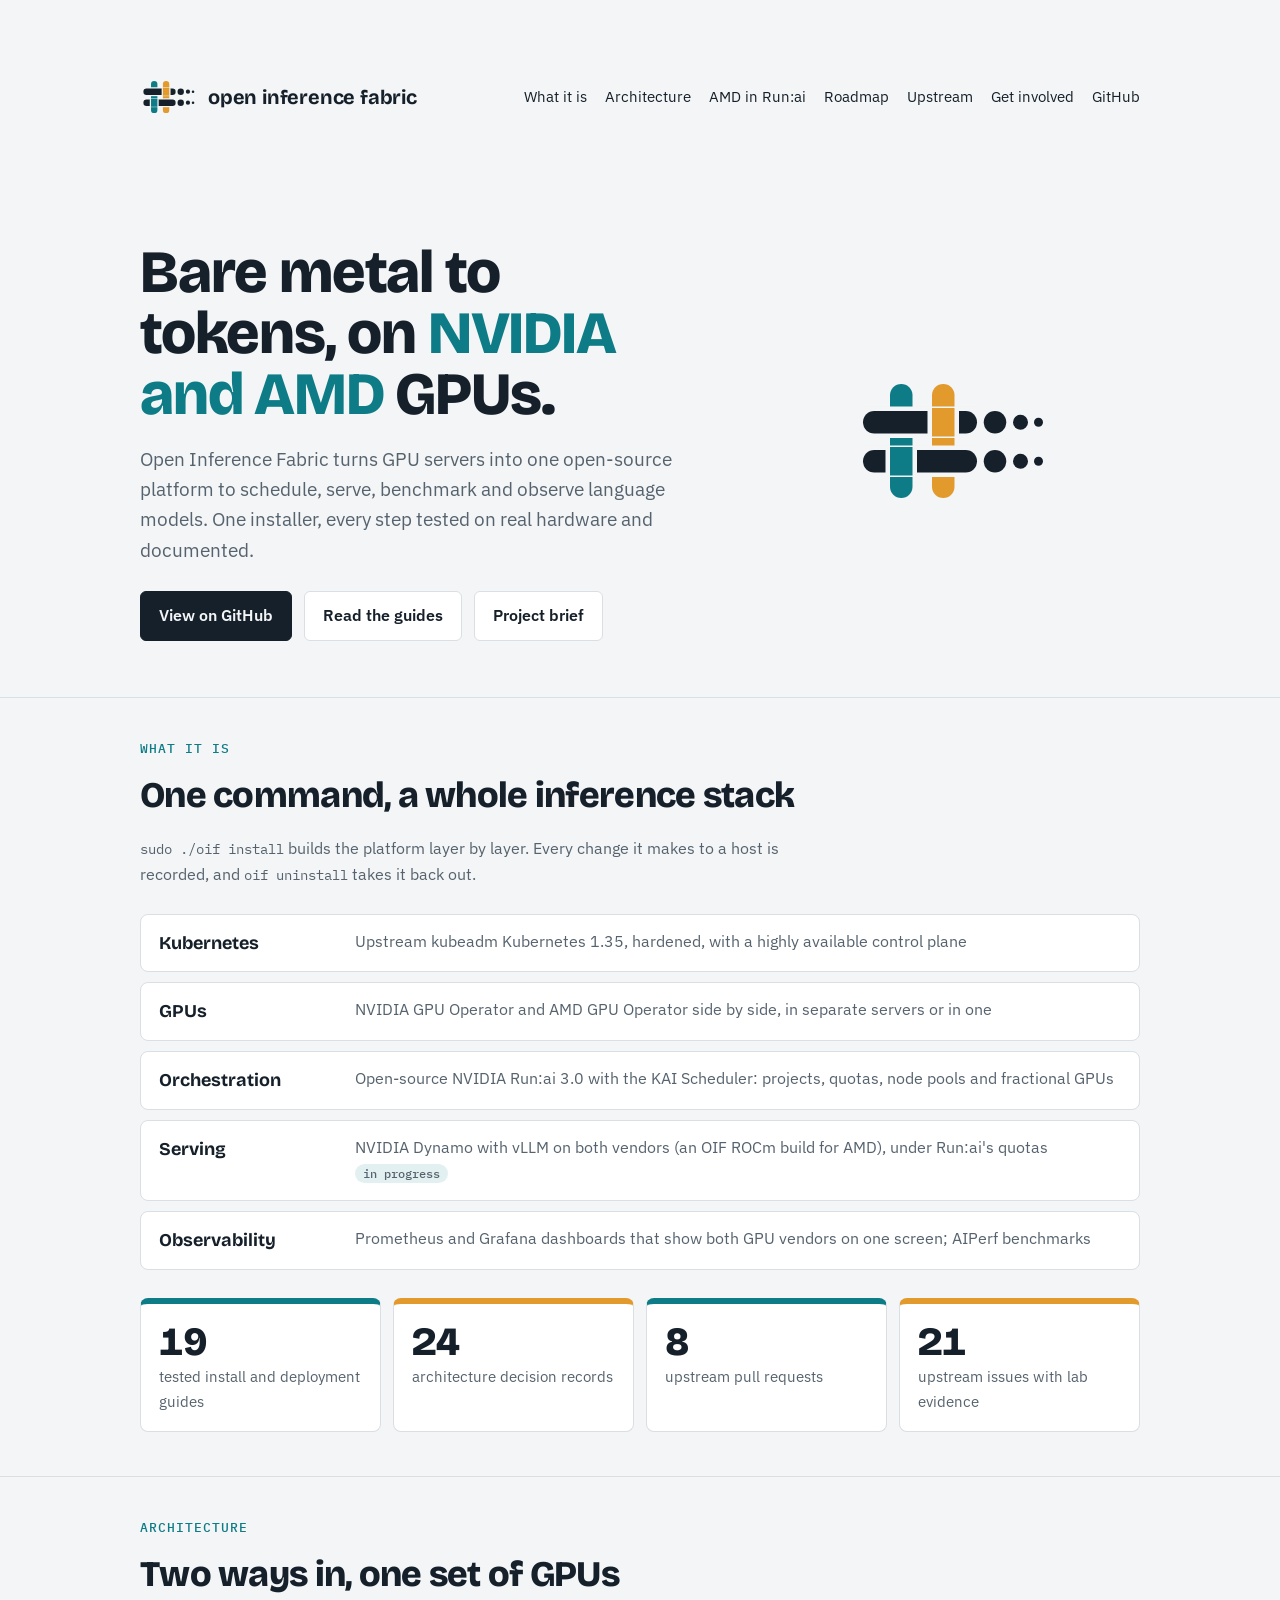
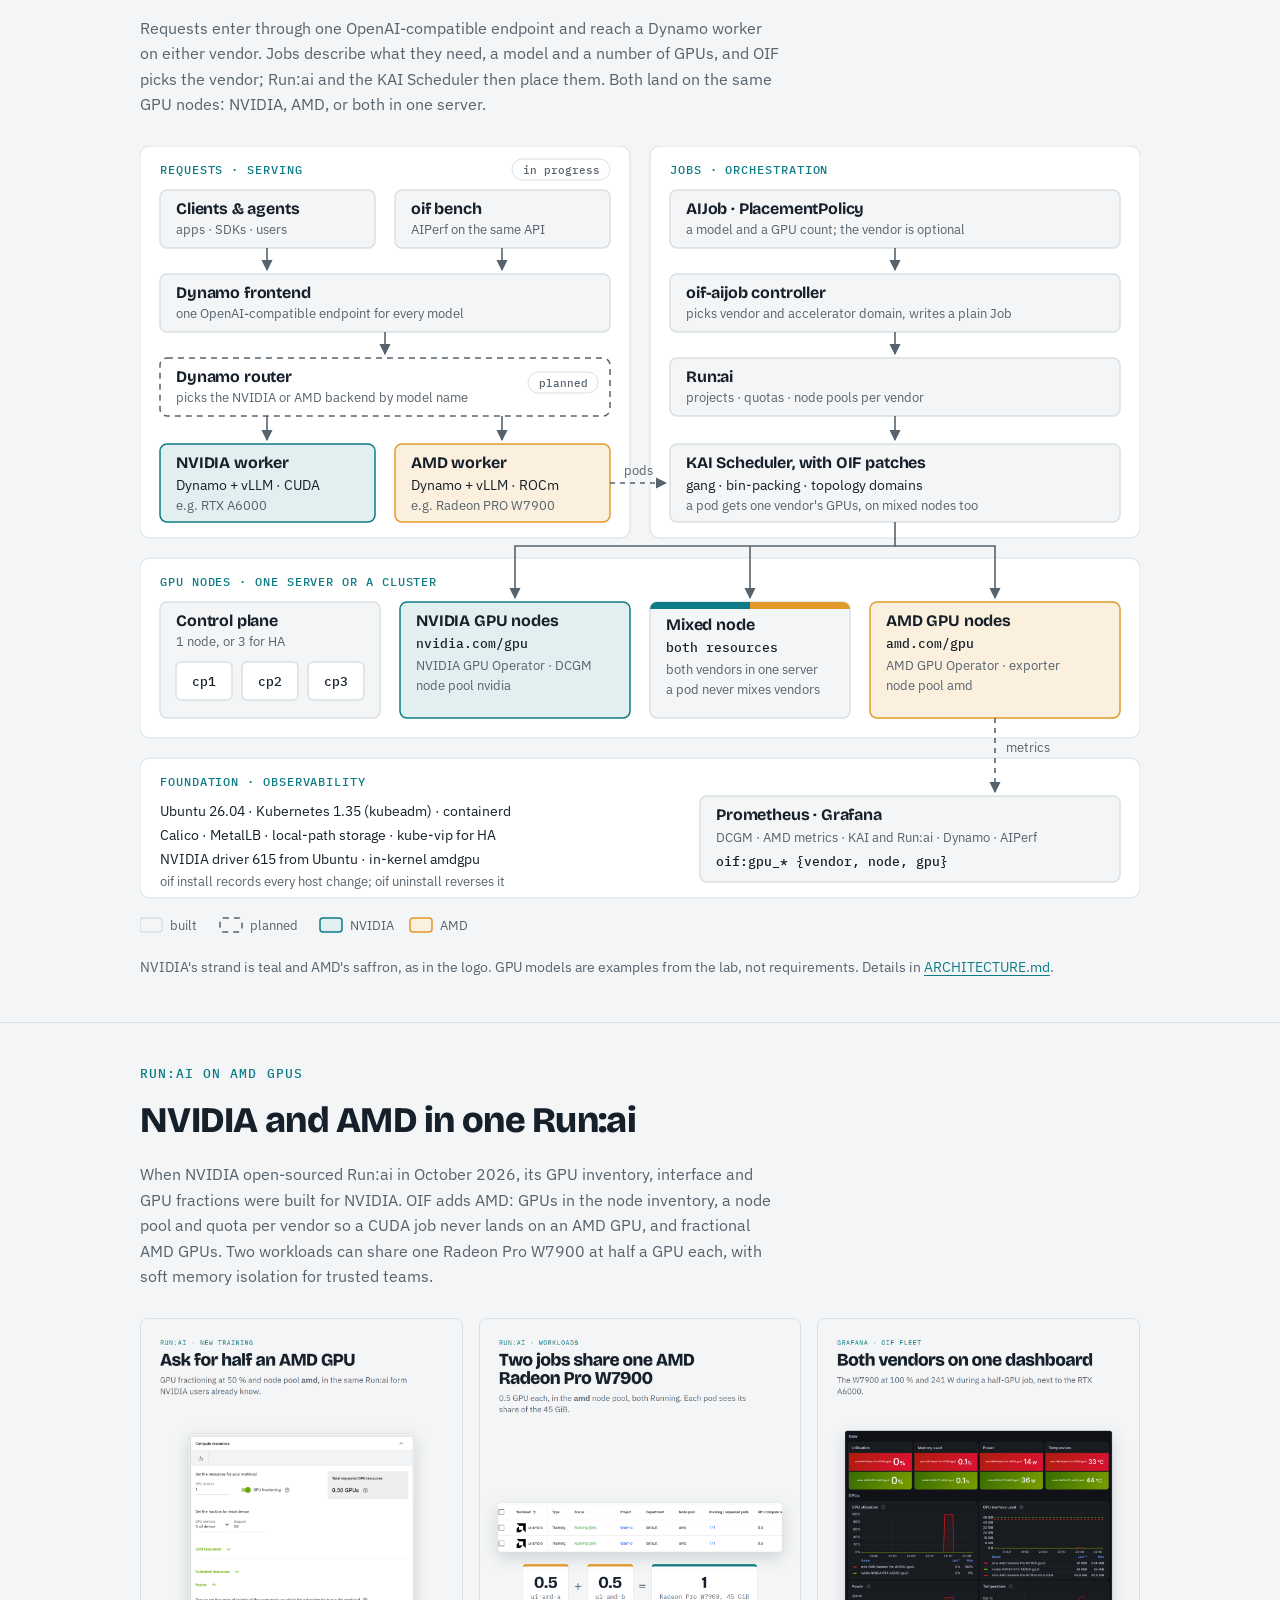
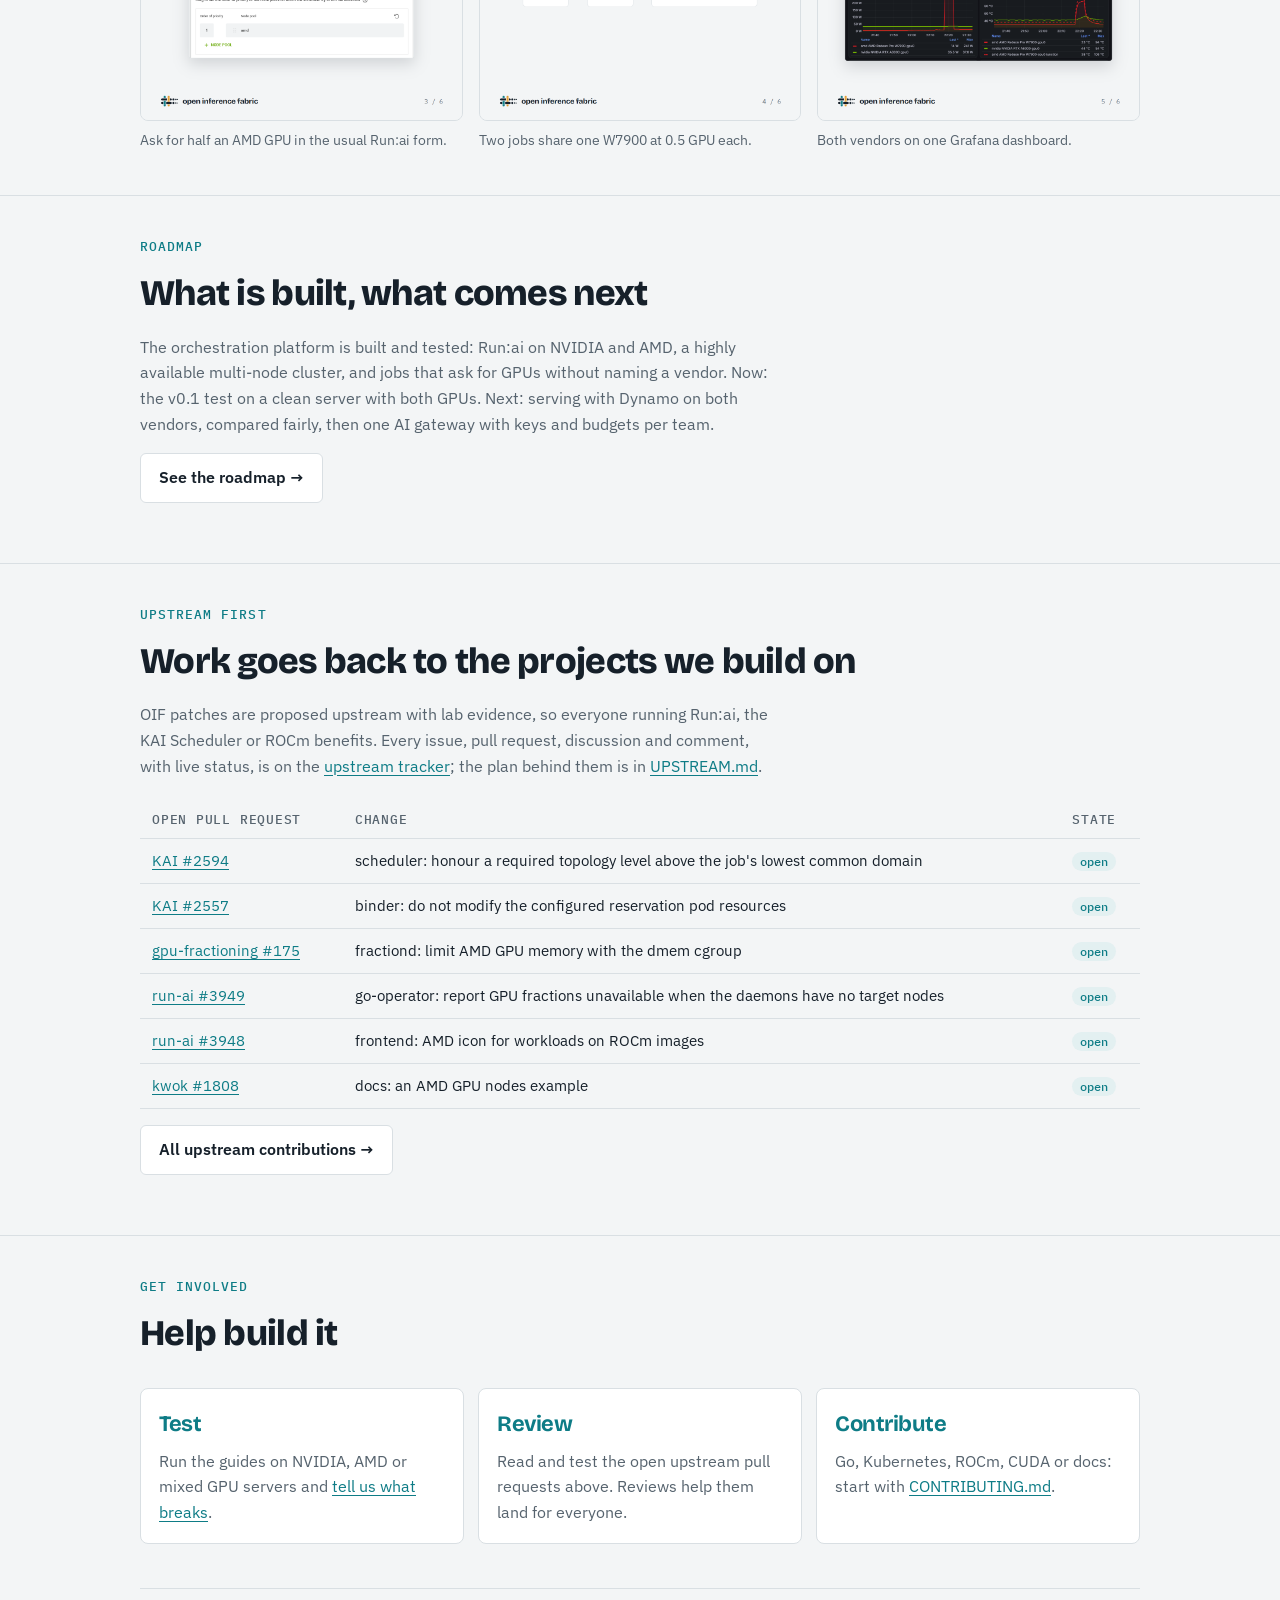
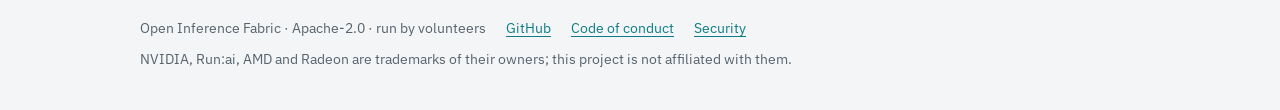
==== index.html @ f011238a "Home: architecture diagram; current upstream PRs and counts - New Architecture section: the request " ====
<!doctype html>
<html lang="en">
<head>
<meta charset="utf-8">
<meta name="viewport" content="width=device-width, initial-scale=1, viewport-fit=cover">
<title>Open Inference Fabric</title>
<meta name="description" content="Open source, bare metal to tokens: one platform to schedule, serve, benchmark and observe LLMs on NVIDIA and AMD GPUs.">
<meta property="og:title" content="Open Inference Fabric">
<meta property="og:description" content="Open source, bare metal to tokens: Run:ai, KAI Scheduler and Dynamo on NVIDIA and AMD GPUs.">
<meta property="og:image" content="https://openinferencefabric.github.io/img/oif-social-light-1280x640.png">
<meta property="og:url" content="https://openinferencefabric.github.io/">
<meta name="twitter:card" content="summary_large_image">
<link rel="icon" href="img/oif-icon-light-32.png" sizes="32x32">
<link rel="apple-touch-icon" href="img/oif-icon-light-180.png">
<link rel="preconnect" href="https://fonts.googleapis.com">
<link rel="stylesheet" href="https://fonts.googleapis.com/css2?family=Bricolage+Grotesque:opsz,wght@12..96,600;12..96,800&family=IBM+Plex+Sans:wght@400;500;600&family=IBM+Plex+Mono:wght@400;500&display=swap">
<style>
/* Layout: one column of sections on a quiet paper ground; the brand weave carries the colour. */
:root {
  --bg: #F3F5F6; --surface: #FFFFFF; --fg: #16202A; --muted: #56636E; --line: #D9DFE3;
  --teal: #0E7C86; --saffron: #E39A2D; --ink: #16202A; --tint: #E3F0F1;
  --g: var(--bg); --i: var(--ink); --t: var(--teal); --s: var(--saffron);
  --display: "Bricolage Grotesque", "Segoe UI", system-ui, sans-serif;
  --body: "IBM Plex Sans", "Segoe UI", system-ui, sans-serif;
  --mono: "IBM Plex Mono", ui-monospace, Consolas, monospace;
  color-scheme: light;
}
@media (prefers-color-scheme: dark) {
  :root { --bg: #0E141A; --surface: #151D25; --fg: #E6EBEE; --muted: #9AA6B0; --line: #26313B;
    --teal: #2BA7B1; --saffron: #F0AE48; --ink: #E6EBEE; --tint: #13262A; color-scheme: dark; }
}
* { box-sizing: border-box; }
html, body { margin: 0; }
body { background: var(--bg); color: var(--fg); font: 16px/1.6 var(--body); }
a { color: var(--teal); text-underline-offset: 3px; }
a:focus-visible { outline: 2px solid var(--saffron); outline-offset: 2px; }
.wrap { max-width: 1040px; margin: 0 auto; padding-left: max(20px, env(safe-area-inset-left)); padding-right: max(20px, env(safe-area-inset-right)); }
header.top { padding-block: 22px; display: flex; align-items: center; gap: 12px; }
header.top svg { width: 56px; height: auto; }
header.top b { font: 700 20px/1 var(--display); letter-spacing: -0.01em; }
header.top nav { margin-left: auto; display: flex; gap: 18px; flex-wrap: wrap; font-size: 15px; }
header.top nav a { color: var(--fg); text-decoration: none; }
header.top nav a:hover { color: var(--teal); }
h1, h2, h3 { font-family: var(--display); letter-spacing: -0.02em; text-wrap: balance; margin: 0; }
.hero { padding-block: 48px 56px; display: grid; grid-template-columns: 1.25fr 1fr; gap: 40px; align-items: center; }
.hero h1 { font-size: clamp(36px, 5.4vw, 60px); font-weight: 800; line-height: 1.02; }
.hero h1 em { font-style: normal; color: var(--teal); }
.hero p { font-size: 19px; color: var(--muted); max-width: 56ch; margin: 18px 0 0; }
.cta { display: flex; gap: 12px; flex-wrap: wrap; margin-top: 26px; }
.btn { display: inline-block; padding: 11px 18px; border-radius: 6px; font-weight: 600; text-decoration: none; border: 1px solid var(--line); color: var(--fg); background: var(--surface); }
.btn.primary { background: var(--ink); color: var(--bg); border-color: var(--ink); }
.hero .mark svg { width: 100%; max-width: 380px; height: auto; display: block; margin-left: auto; }
section { padding-block: 44px; border-top: 1px solid var(--line); }
.eyebrow { font: 500 13px/1 var(--mono); letter-spacing: 0.08em; text-transform: uppercase; color: var(--teal); margin-bottom: 12px; }
h2 { font-size: clamp(26px, 3.4vw, 36px); font-weight: 800; }
.lede { color: var(--muted); max-width: 64ch; margin: 12px 0 0; }
.stack { margin-top: 26px; display: grid; gap: 10px; }
.layer { display: grid; grid-template-columns: 180px 1fr; gap: 16px; background: var(--surface); border: 1px solid var(--line); border-radius: 8px; padding: 14px 18px; }
.layer b { font-family: var(--display); font-size: 18px; }
.layer span { color: var(--muted); min-width: 0; }
.stats { margin-top: 28px; display: grid; grid-template-columns: repeat(4, 1fr); gap: 12px; }
.stat { background: var(--surface); border: 1px solid var(--line); border-top: 6px solid var(--saffron); border-radius: 8px; padding: 16px 18px; }
.stat:nth-child(odd) { border-top-color: var(--teal); }
.stat b { display: block; font: 800 40px/1.1 var(--display); letter-spacing: -0.02em; font-variant-numeric: tabular-nums; }
.stat span { color: var(--muted); font-size: 15px; }
.shots { margin-top: 28px; display: grid; grid-template-columns: repeat(3, 1fr); gap: 16px; }
.shots figure { margin: 0; }
.shots img { width: 100%; height: auto; border-radius: 8px; border: 1px solid var(--line); display: block; }
.shots figcaption { font-size: 14px; color: var(--muted); margin-top: 8px; }
table { border-collapse: collapse; width: 100%; margin-top: 22px; font-size: 15px; }
.tbl { overflow-x: auto; }
th, td { text-align: left; padding: 10px 12px; border-bottom: 1px solid var(--line); vertical-align: top; }
th { font: 500 13px var(--mono); letter-spacing: 0.06em; text-transform: uppercase; color: var(--muted); }
td code, .mono { font-family: var(--mono); font-size: 14px; }
.state { display: inline-block; font: 500 12px var(--mono); padding: 2px 8px; border-radius: 999px; background: var(--tint); color: var(--teal); white-space: nowrap; }
.arch { margin: 28px 0 0; }
.arch-scroll { overflow-x: auto; -webkit-overflow-scrolling: touch; }
.arch svg { display: block; width: 100%; min-width: 760px; height: auto; }
.arch text { fill: var(--fg); font: 14px var(--body); }
.arch .t { font: 700 16px var(--display); letter-spacing: -0.01em; }
.arch .s { fill: var(--muted); font-size: 12.5px; }
.arch .m { font: 500 12.5px var(--mono); }
.arch .e { fill: var(--teal); font: 500 11.5px var(--mono); letter-spacing: 0.08em; }
.arch .p { fill: var(--muted); font: 500 11px var(--mono); }
.arch .lane { fill: var(--surface); stroke: var(--line); }
.arch .box { fill: var(--bg); stroke: var(--line); stroke-width: 1.5; }
.arch .box.plan { fill: none; stroke: var(--muted); stroke-dasharray: 6 5; }
.arch .box.nv { fill: color-mix(in srgb, var(--teal) 12%, var(--surface)); stroke: var(--teal); }
.arch .box.amd { fill: color-mix(in srgb, var(--saffron) 16%, var(--surface)); stroke: var(--saffron); }
.arch .bar-nv { fill: var(--teal); } .arch .bar-amd { fill: var(--saffron); }
.arch .cp { fill: var(--surface); stroke: var(--line); stroke-width: 1.5; }
.arch .pill { fill: none; stroke: var(--line); }
.arch .ln { fill: none; stroke: var(--muted); stroke-width: 1.6; marker-end: url(#arch-ah); }
.arch .ln.d { stroke-dasharray: 5 5; }
.arch figcaption { font-size: 14px; color: var(--muted); margin-top: 10px; }
.join { display: grid; grid-template-columns: repeat(3, 1fr); gap: 14px; margin-top: 26px; }
.join div { background: var(--surface); border: 1px solid var(--line); border-radius: 8px; padding: 18px; }
.join h3 { font-size: 22px; color: var(--teal); }
.join p { margin: 6px 0 0; color: var(--muted); }
footer { border-top: 1px solid var(--line); padding-block: 28px 40px; color: var(--muted); font-size: 14px; display: flex; flex-wrap: wrap; gap: 8px 20px; }
@media (max-width: 820px) {
  .hero { grid-template-columns: 1fr; padding-block: 28px 40px; }
  .hero .mark { display: none; }
  .stats { grid-template-columns: repeat(2, 1fr); }
  .shots, .join { grid-template-columns: 1fr; }
  .layer { grid-template-columns: 1fr; gap: 2px; }
  header.top nav { display: none; }
}
</style>
</head>
<body>
<svg width="0" height="0" style="position:absolute" aria-hidden="true"><defs>
  <symbol id="weave" viewBox="0 0 132 100">
    <rect x="26" y="12" width="15" height="76" rx="7.5" style="fill:var(--t)"/>
    <rect x="54" y="12" width="15" height="76" rx="7.5" style="fill:var(--s)"/>
    <rect x="8" y="27" width="76" height="21" style="fill:var(--g)"/><rect x="8" y="30" width="76" height="15" rx="7.5" style="fill:var(--i)"/>
    <rect x="8" y="53" width="76" height="21" style="fill:var(--g)"/><rect x="8" y="56" width="76" height="15" rx="7.5" style="fill:var(--i)"/>
    <rect x="51" y="29" width="21" height="17" style="fill:var(--g)"/><rect x="54" y="28" width="15" height="19" style="fill:var(--s)"/>
    <rect x="23" y="55" width="21" height="17" style="fill:var(--g)"/><rect x="26" y="54" width="15" height="19" style="fill:var(--t)"/>
    <circle cx="96" cy="37.5" r="7.5" style="fill:var(--i)"/><circle cx="113" cy="37.5" r="5" style="fill:var(--i)"/><circle cx="125" cy="37.5" r="3" style="fill:var(--i)"/>
    <circle cx="96" cy="63.5" r="7.5" style="fill:var(--i)"/><circle cx="113" cy="63.5" r="5" style="fill:var(--i)"/><circle cx="125" cy="63.5" r="3" style="fill:var(--i)"/>
  </symbol>
</defs></svg>

<div class="wrap">
  <header class="top">
    <svg role="img" aria-label="Open Inference Fabric logo"><use href="#weave"/></svg>
    <b>open inference fabric</b>
    <nav aria-label="Main">
      <a href="#what">What it is</a>
      <a href="#architecture">Architecture</a>
      <a href="#amd">AMD in Run:ai</a>
      <a href="roadmap/">Roadmap</a>
      <a href="#upstream">Upstream</a>
      <a href="#join">Get involved</a>
      <a href="https://github.com/openinferencefabric/oif">GitHub</a>
    </nav>
  </header>

  <div class="hero">
    <div>
      <h1>Bare metal to tokens, on <em>NVIDIA and AMD</em> GPUs.</h1>
      <p>Open Inference Fabric turns GPU servers into one open-source platform to schedule, serve, benchmark and observe language models. One installer, every step tested on real hardware and documented.</p>
      <div class="cta">
        <a class="btn primary" href="https://github.com/openinferencefabric/oif">View on GitHub</a>
        <a class="btn" href="https://github.com/openinferencefabric/oif/tree/main/docs/guides">Read the guides</a>
        <a class="btn" href="https://github.com/openinferencefabric/oif/blob/main/docs/PROJECT-BRIEF.md">Project brief</a>
      </div>
    </div>
    <div class="mark" aria-hidden="true"><svg><use href="#weave"/></svg></div>
  </div>
</div>

<section id="what"><div class="wrap">
  <div class="eyebrow">What it is</div>
  <h2>One command, a whole inference stack</h2>
  <p class="lede"><code class="mono">sudo ./oif install</code> builds the platform layer by layer. Every change it makes to a host is recorded, and <code class="mono">oif uninstall</code> takes it back out.</p>
  <div class="stack">
    <div class="layer"><b>Kubernetes</b><span>Upstream kubeadm Kubernetes 1.35, hardened, with a highly available control plane</span></div>
    <div class="layer"><b>GPUs</b><span>NVIDIA GPU Operator and AMD GPU Operator side by side, in separate servers or in one</span></div>
    <div class="layer"><b>Orchestration</b><span>Open-source NVIDIA Run:ai 3.0 with the KAI Scheduler: projects, quotas, node pools and fractional GPUs</span></div>
    <div class="layer"><b>Serving</b><span>NVIDIA Dynamo with vLLM on both vendors (an OIF ROCm build for AMD), under Run:ai's quotas <span class="state">in progress</span></span></div>
    <div class="layer"><b>Observability</b><span>Prometheus and Grafana dashboards that show both GPU vendors on one screen; AIPerf benchmarks</span></div>
  </div>
  <div class="stats">
    <div class="stat"><b>19</b><span>tested install and deployment guides</span></div>
    <div class="stat"><b>24</b><span>architecture decision records</span></div>
    <div class="stat"><b>8</b><span>upstream pull requests</span></div>
    <div class="stat"><b>21</b><span>upstream issues with lab evidence</span></div>
  </div>
</div></section>

<section id="architecture"><div class="wrap">
  <div class="eyebrow">Architecture</div>
  <h2>Two ways in, one set of GPUs</h2>
  <p class="lede">Requests enter through one OpenAI-compatible endpoint and reach a Dynamo worker on either vendor. Jobs describe what they need, a model and a number of GPUs, and OIF picks the vendor; Run:ai and the KAI Scheduler then place them. Both land on the same GPU nodes: NVIDIA, AMD, or both in one server.</p>
  <figure class="arch">
    <div class="arch-scroll">
    <svg viewBox="0 0 1000 800" role="img" aria-labelledby="arch-t arch-d">
      <title id="arch-t">Open Inference Fabric architecture</title>
      <desc id="arch-d">Left, the serving path: clients and the oif bench load generator call the Dynamo frontend's OpenAI-compatible endpoint; a router (planned) picks an NVIDIA worker or an AMD worker, both Dynamo with vLLM. Right, the job path: an AIJob with a PlacementPolicy, the oif-aijob controller that picks vendor and accelerator domain, Run:ai projects, quotas and node pools, and the KAI Scheduler with OIF patches, which also schedules the Dynamo workers. KAI binds pods to NVIDIA GPU nodes, mixed nodes with both vendors, or AMD GPU nodes, next to a one- or three-node control plane. Underneath: Ubuntu 26.04, Kubernetes 1.35, containerd, Calico, MetalLB, local-path storage and kube-vip, with Prometheus and Grafana collecting metrics from both vendors.</desc>
      <defs>
        <marker id="arch-ah" viewBox="0 0 10 10" refX="9" refY="5" markerWidth="7" markerHeight="7" orient="auto-start-reverse"><path d="M0 0L10 5L0 10z" style="fill:var(--muted)"/></marker>
      </defs>

      <!-- serving path -->
      <rect class="lane" x="0" y="0" width="490" height="392" rx="10"/>
      <text class="e" x="20" y="28">REQUESTS · SERVING</text>
      <rect class="pill" x="372" y="13" width="98" height="21" rx="10.5"/><text class="p" x="421" y="28" text-anchor="middle">in progress</text>
      <rect class="box" x="20" y="44" width="215" height="58" rx="7"/>
      <text class="t" x="36" y="68">Clients &amp; agents</text><text class="s" x="36" y="88">apps · SDKs · users</text>
      <rect class="box" x="255" y="44" width="215" height="58" rx="7"/>
      <text class="t" x="271" y="68">oif bench</text><text class="s" x="271" y="88">AIPerf on the same API</text>
      <path class="ln" d="M127 102V124"/><path class="ln" d="M362 102V124"/>
      <rect class="box" x="20" y="128" width="450" height="58" rx="7"/>
      <text class="t" x="36" y="152">Dynamo frontend</text><text class="s" x="36" y="172">one OpenAI-compatible endpoint for every model</text>
      <path class="ln" d="M245 186V208"/>
      <rect class="box plan" x="20" y="212" width="450" height="58" rx="7"/>
      <text class="t" x="36" y="236">Dynamo router</text><text class="s" x="36" y="256">picks the NVIDIA or AMD backend by model name</text>
      <rect class="pill" x="388" y="226" width="70" height="21" rx="10.5"/><text class="p" x="423" y="241" text-anchor="middle">planned</text>
      <path class="ln" d="M127 270V294"/><path class="ln" d="M362 270V294"/>
      <rect class="box nv" x="20" y="298" width="215" height="78" rx="7"/>
      <text class="t" x="36" y="322">NVIDIA worker</text><text x="36" y="344">Dynamo + vLLM · CUDA</text><text class="s" x="36" y="364">e.g. RTX A6000</text>
      <rect class="box amd" x="255" y="298" width="215" height="78" rx="7"/>
      <text class="t" x="271" y="322">AMD worker</text><text x="271" y="344">Dynamo + vLLM · ROCm</text><text class="s" x="271" y="364">e.g. Radeon PRO W7900</text>

      <!-- job path -->
      <rect class="lane" x="510" y="0" width="490" height="392" rx="10"/>
      <text class="e" x="530" y="28">JOBS · ORCHESTRATION</text>
      <rect class="box" x="530" y="44" width="450" height="58" rx="7"/>
      <text class="t" x="546" y="68">AIJob · PlacementPolicy</text><text class="s" x="546" y="88">a model and a GPU count; the vendor is optional</text>
      <path class="ln" d="M755 102V124"/>
      <rect class="box" x="530" y="128" width="450" height="58" rx="7"/>
      <text class="t" x="546" y="152">oif-aijob controller</text><text class="s" x="546" y="172">picks vendor and accelerator domain, writes a plain Job</text>
      <path class="ln" d="M755 186V208"/>
      <rect class="box" x="530" y="212" width="450" height="58" rx="7"/>
      <text class="t" x="546" y="236">Run:ai</text><text class="s" x="546" y="256">projects · quotas · node pools per vendor</text>
      <path class="ln" d="M755 270V294"/>
      <rect class="box" x="530" y="298" width="450" height="78" rx="7"/>
      <text class="t" x="546" y="322">KAI Scheduler, with OIF patches</text><text x="546" y="344">gang · bin-packing · topology domains</text><text class="s" x="546" y="364">a pod gets one vendor's GPUs, on mixed nodes too</text>
      <path class="ln d" d="M470 337H526"/><text class="s" x="498" y="329" text-anchor="middle">pods</text>

      <!-- GPU nodes -->
      <rect class="lane" x="0" y="412" width="1000" height="180" rx="10"/>
      <path class="ln" d="M755 376V400H375V452"/><path class="ln" d="M610 400V452"/><path class="ln" d="M755 400H855V452"/>
      <text class="e" x="20" y="440">GPU NODES · ONE SERVER OR A CLUSTER</text>
      <rect class="box" x="20" y="456" width="220" height="116" rx="7"/>
      <text class="t" x="36" y="480">Control plane</text><text class="s" x="36" y="500">1 node, or 3 for HA</text>
      <rect class="cp" x="36" y="516" width="56" height="38" rx="5"/><text class="m" x="64" y="540" text-anchor="middle">cp1</text>
      <rect class="cp" x="102" y="516" width="56" height="38" rx="5"/><text class="m" x="130" y="540" text-anchor="middle">cp2</text>
      <rect class="cp" x="168" y="516" width="56" height="38" rx="5"/><text class="m" x="196" y="540" text-anchor="middle">cp3</text>
      <rect class="box nv" x="260" y="456" width="230" height="116" rx="7"/>
      <text class="t" x="276" y="480">NVIDIA GPU nodes</text><text class="m" x="276" y="502">nvidia.com/gpu</text><text class="s" x="276" y="524">NVIDIA GPU Operator · DCGM</text><text class="s" x="276" y="544">node pool nvidia</text>
      <rect class="box" x="510" y="456" width="200" height="116" rx="7"/>
      <clipPath id="arch-mix"><rect x="510" y="456" width="200" height="116" rx="7"/></clipPath>
      <g clip-path="url(#arch-mix)"><rect class="bar-nv" x="510" y="456" width="100" height="7"/><rect class="bar-amd" x="610" y="456" width="100" height="7"/></g>
      <text class="t" x="526" y="484">Mixed node</text><text class="m" x="526" y="506">both resources</text><text class="s" x="526" y="528">both vendors in one server</text><text class="s" x="526" y="548">a pod never mixes vendors</text>
      <rect class="box amd" x="730" y="456" width="250" height="116" rx="7"/>
      <text class="t" x="746" y="480">AMD GPU nodes</text><text class="m" x="746" y="502">amd.com/gpu</text><text class="s" x="746" y="524">AMD GPU Operator · exporter</text><text class="s" x="746" y="544">node pool amd</text>

      <!-- foundation -->
      <rect class="lane" x="0" y="612" width="1000" height="140" rx="10"/>
      <path class="ln d" d="M855 572V646"/><text class="s" x="866" y="606">metrics</text>
      <text class="e" x="20" y="640">FOUNDATION · OBSERVABILITY</text>
      <text x="20" y="670">Ubuntu 26.04 · Kubernetes 1.35 (kubeadm) · containerd</text>
      <text x="20" y="694">Calico · MetalLB · local-path storage · kube-vip for HA</text>
      <text x="20" y="718">NVIDIA driver 615 from Ubuntu · in-kernel amdgpu</text>
      <text class="s" x="20" y="740">oif install records every host change; oif uninstall reverses it</text>
      <rect class="box" x="560" y="650" width="420" height="86" rx="7"/>
      <text class="t" x="576" y="674">Prometheus · Grafana</text><text class="s" x="576" y="696">DCGM · AMD metrics · KAI and Run:ai · Dynamo · AIPerf</text><text class="m" x="576" y="720">oif:gpu_* {vendor, node, gpu}</text>

      <!-- legend -->
      <rect class="box" x="0" y="772" width="22" height="14" rx="3"/><text class="s" x="30" y="784">built</text>
      <rect class="box plan" x="80" y="772" width="22" height="14" rx="3"/><text class="s" x="110" y="784">planned</text>
      <rect class="box nv" x="180" y="772" width="22" height="14" rx="3"/><text class="s" x="210" y="784">NVIDIA</text>
      <rect class="box amd" x="270" y="772" width="22" height="14" rx="3"/><text class="s" x="300" y="784">AMD</text>
    </svg>
    </div>
    <figcaption>NVIDIA's strand is teal and AMD's saffron, as in the logo. GPU models are examples from the lab, not requirements. Details in <a href="https://github.com/openinferencefabric/oif/blob/main/docs/ARCHITECTURE.md">ARCHITECTURE.md</a>.</figcaption>
  </figure>
</div></section>

<section id="amd"><div class="wrap">
  <div class="eyebrow">Run:ai on AMD GPUs</div>
  <h2>NVIDIA and AMD in one Run:ai</h2>
  <p class="lede">When NVIDIA open-sourced Run:ai in October 2026, its GPU inventory, interface and GPU fractions were built for NVIDIA. OIF adds AMD: GPUs in the node inventory, a node pool and quota per vendor so a CUDA job never lands on an AMD GPU, and fractional AMD GPUs. Two workloads can share one Radeon Pro W7900 at half a GPU each, with soft memory isolation for trusted teams.</p>
  <div class="shots">
    <figure><img src="img/03-form.png" alt="Run:ai form asking for half an AMD GPU in node pool amd" loading="lazy" width="1080" height="1350"><figcaption>Ask for half an AMD GPU in the usual Run:ai form.</figcaption></figure>
    <figure><img src="img/04-workloads.png" alt="Two Run:ai workloads at 0.5 GPU each on one AMD Radeon Pro W7900" loading="lazy" width="1080" height="1350"><figcaption>Two jobs share one W7900 at 0.5 GPU each.</figcaption></figure>
    <figure><img src="img/05-grafana.png" alt="Grafana dashboard with an AMD and an NVIDIA GPU side by side" loading="lazy" width="1080" height="1350"><figcaption>Both vendors on one Grafana dashboard.</figcaption></figure>
  </div>
</div></section>

<section id="roadmap"><div class="wrap">
  <div class="eyebrow">Roadmap</div>
  <h2>What is built, what comes next</h2>
  <p class="lede">The orchestration platform is built and tested: Run:ai on NVIDIA and AMD, a highly available multi-node cluster, and jobs that ask for GPUs without naming a vendor. Now: the v0.1 test on a clean server with both GPUs. Next: serving with Dynamo on both vendors, compared fairly, then one AI gateway with keys and budgets per team.</p>
  <p style="margin-top:16px"><a class="btn" href="roadmap/">See the roadmap →</a></p>
</div></section>

<section id="upstream"><div class="wrap">
  <div class="eyebrow">Upstream first</div>
  <h2>Work goes back to the projects we build on</h2>
  <p class="lede">OIF patches are proposed upstream with lab evidence, so everyone running Run:ai, the KAI Scheduler or ROCm benefits. Every issue, pull request, discussion and comment, with live status, is on the <a href="upstream/">upstream tracker</a>; the plan behind them is in <a href="https://github.com/openinferencefabric/oif/blob/main/docs/UPSTREAM.md">UPSTREAM.md</a>.</p>
  <div class="tbl"><table>
    <thead><tr><th>Open pull request</th><th>Change</th><th>State</th></tr></thead>
    <tbody>
      <tr><td><a href="https://github.com/kai-scheduler/KAI-Scheduler/pull/2594">KAI #2594</a></td><td>scheduler: honour a required topology level above the job's lowest common domain</td><td><span class="state">open</span></td></tr>
      <tr><td><a href="https://github.com/kai-scheduler/KAI-Scheduler/pull/2557">KAI #2557</a></td><td>binder: do not modify the configured reservation pod resources</td><td><span class="state">open</span></td></tr>
      <tr><td><a href="https://github.com/kai-scheduler/gpu-fractioning/pull/175">gpu-fractioning #175</a></td><td>fractiond: limit AMD GPU memory with the dmem cgroup</td><td><span class="state">open</span></td></tr>
      <tr><td><a href="https://github.com/dsx-ai-factory/run-ai/pull/3949">run-ai #3949</a></td><td>go-operator: report GPU fractions unavailable when the daemons have no target nodes</td><td><span class="state">open</span></td></tr>
      <tr><td><a href="https://github.com/dsx-ai-factory/run-ai/pull/3948">run-ai #3948</a></td><td>frontend: AMD icon for workloads on ROCm images</td><td><span class="state">open</span></td></tr>
      <tr><td><a href="https://github.com/kubernetes-sigs/kwok/pull/1808">kwok #1808</a></td><td>docs: an AMD GPU nodes example</td><td><span class="state">open</span></td></tr>
    </tbody>
  </table></div>
  <p style="margin-top:16px"><a class="btn" href="upstream/">All upstream contributions →</a></p>
</div></section>

<section id="join"><div class="wrap">
  <div class="eyebrow">Get involved</div>
  <h2>Help build it</h2>
  <div class="join">
    <div><h3>Test</h3><p>Run the guides on NVIDIA, AMD or mixed GPU servers and <a href="https://github.com/openinferencefabric/oif/issues/new/choose">tell us what breaks</a>.</p></div>
    <div><h3>Review</h3><p>Read and test the open upstream pull requests above. Reviews help them land for everyone.</p></div>
    <div><h3>Contribute</h3><p>Go, Kubernetes, ROCm, CUDA or docs: start with <a href="https://github.com/openinferencefabric/oif/blob/main/CONTRIBUTING.md">CONTRIBUTING.md</a>.</p></div>
  </div>
</div></section>

<div class="wrap">
  <footer>
    <span>Open Inference Fabric · Apache-2.0 · run by volunteers</span>
    <a href="https://github.com/openinferencefabric">GitHub</a>
    <a href="https://github.com/openinferencefabric/oif/blob/main/CODE_OF_CONDUCT.md">Code of conduct</a>
    <a href="https://github.com/openinferencefabric/oif/blob/main/docs/SECURITY.md">Security</a>
    <span>NVIDIA, Run:ai, AMD and Radeon are trademarks of their owners; this project is not affiliated with them.</span>
  </footer>
</div>
</body>
</html>
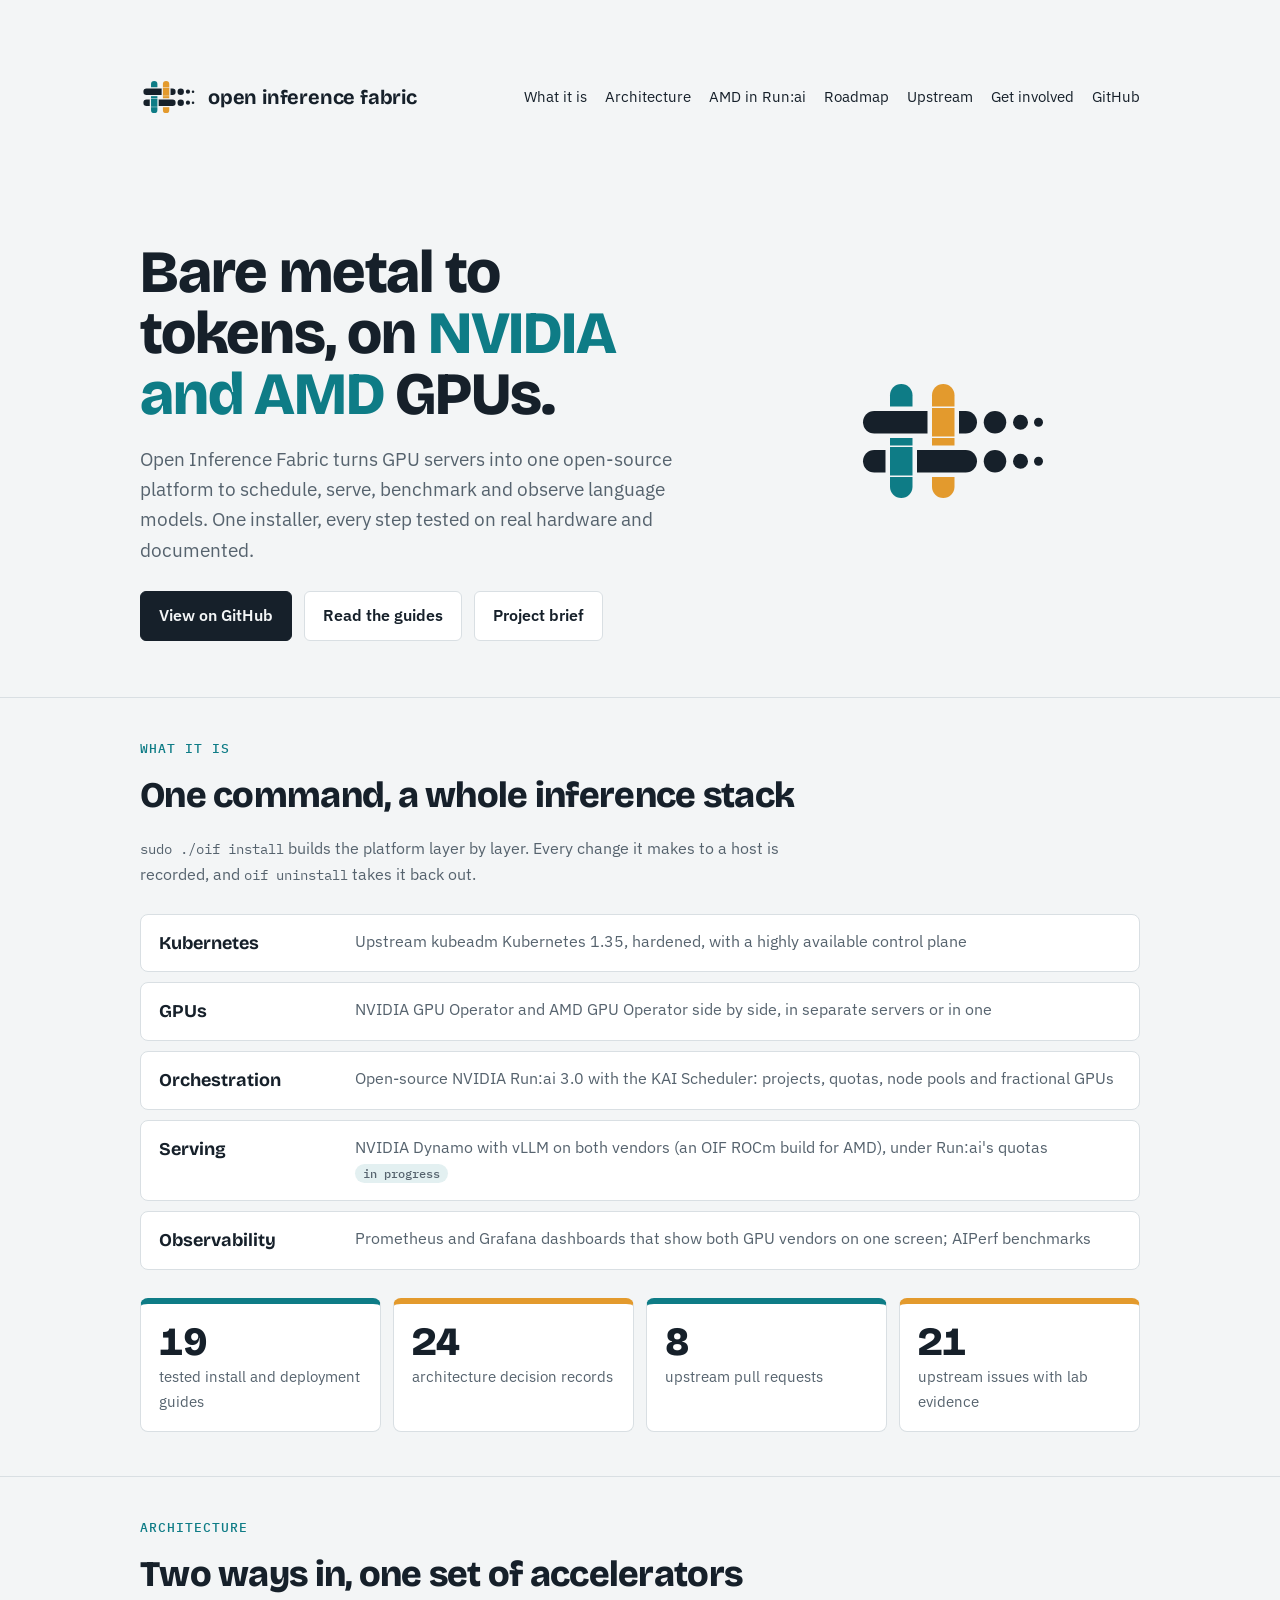
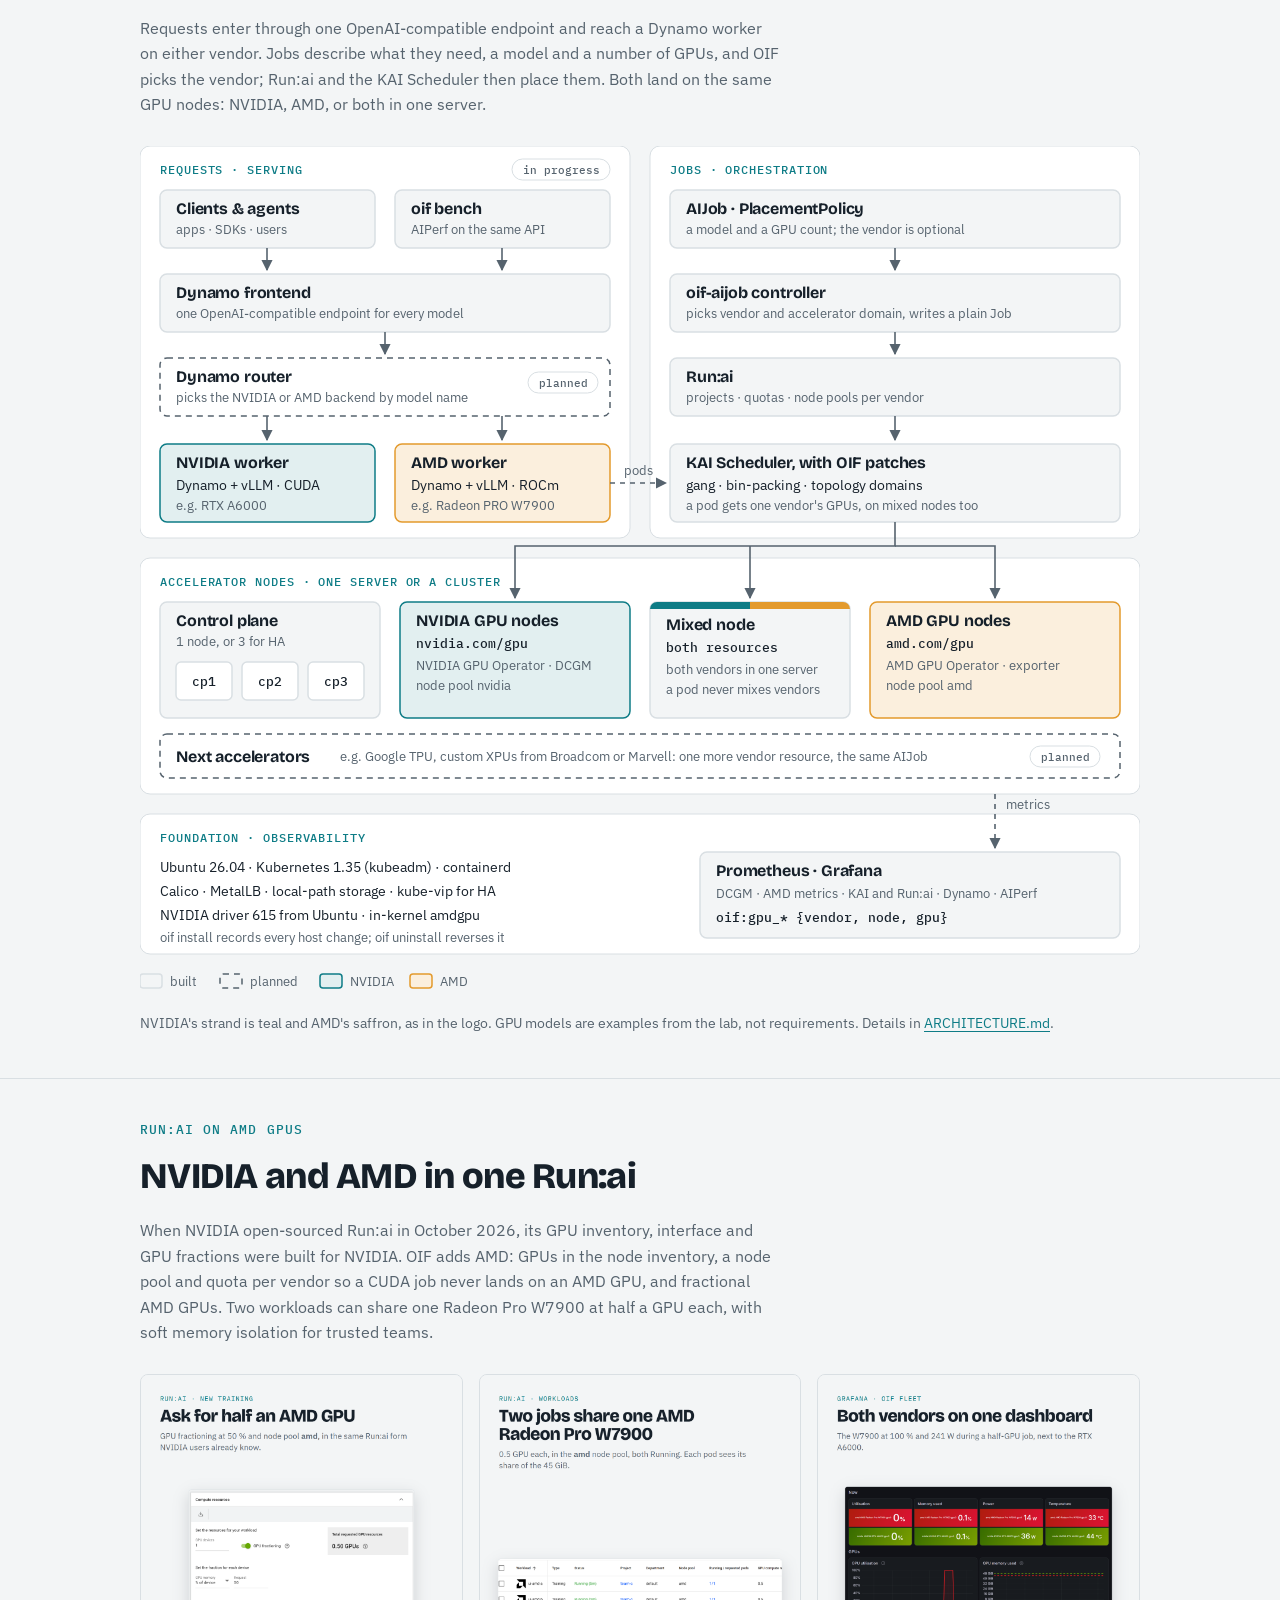
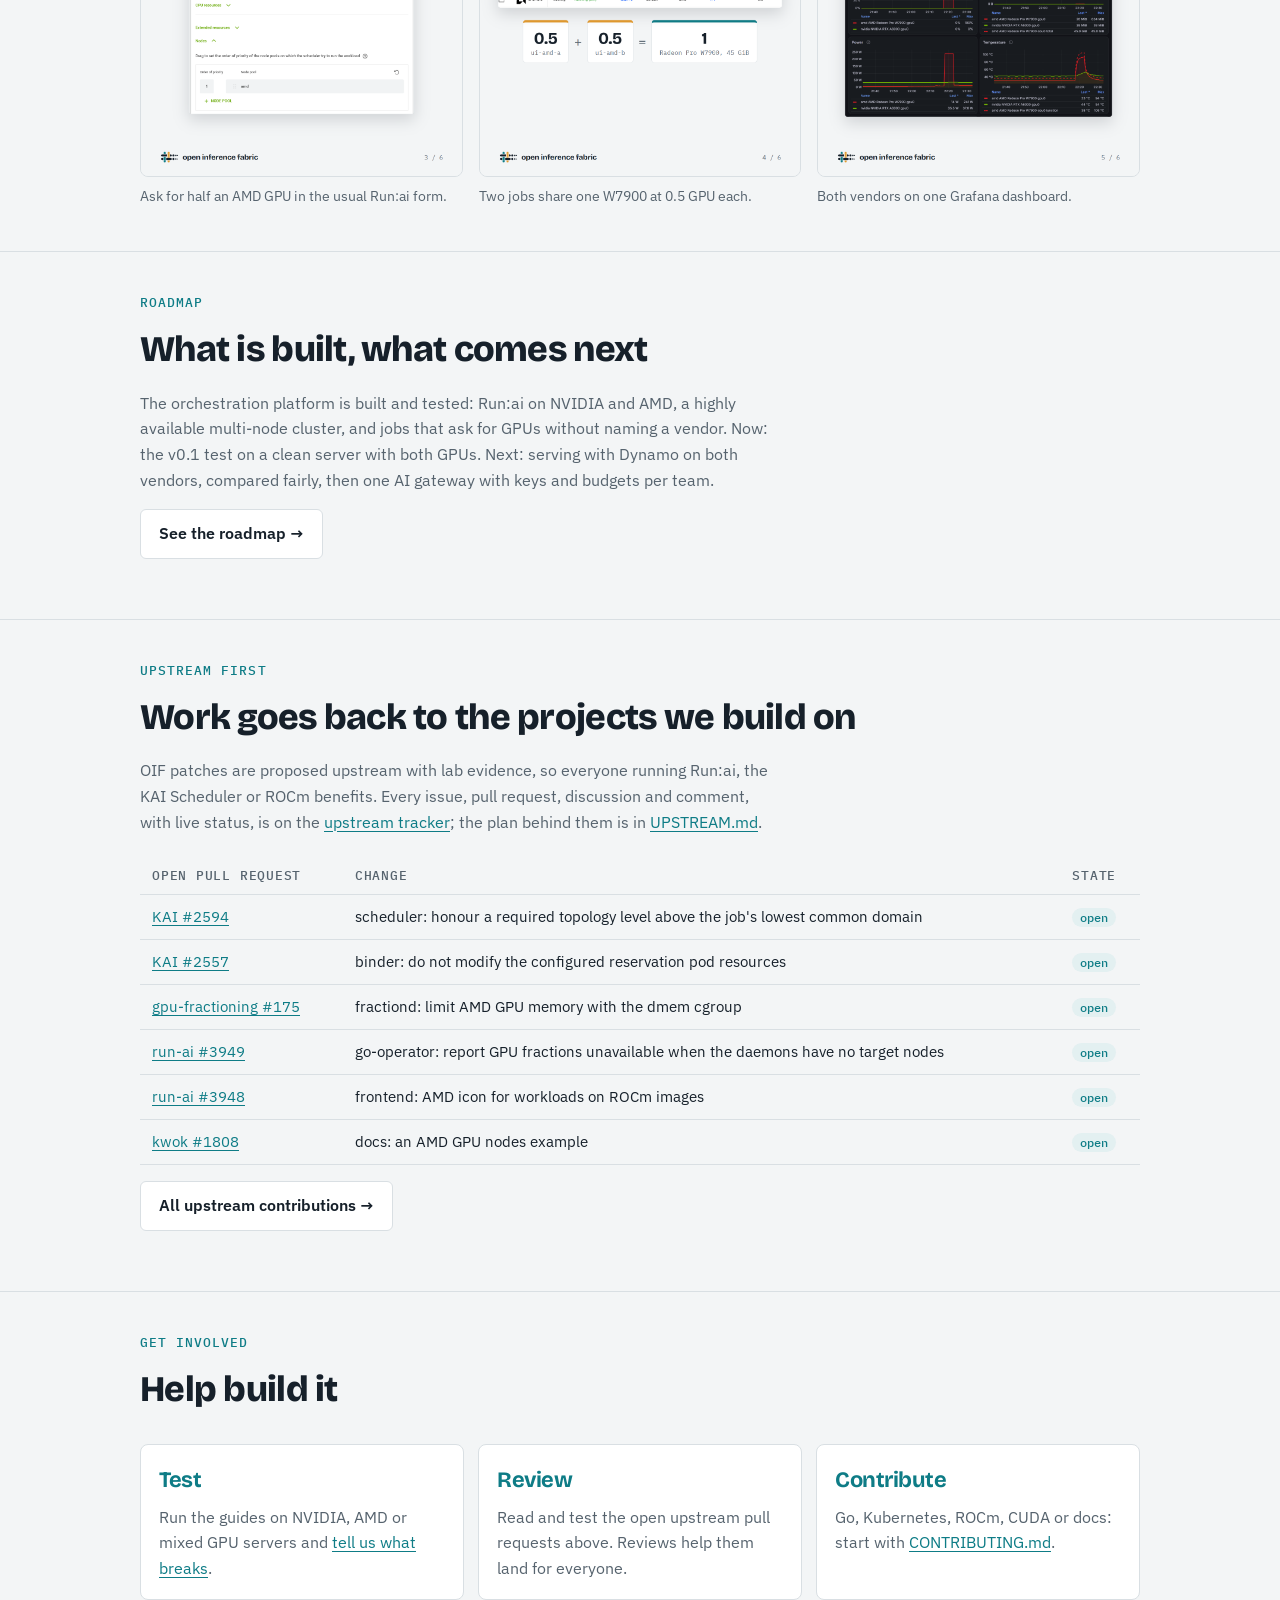
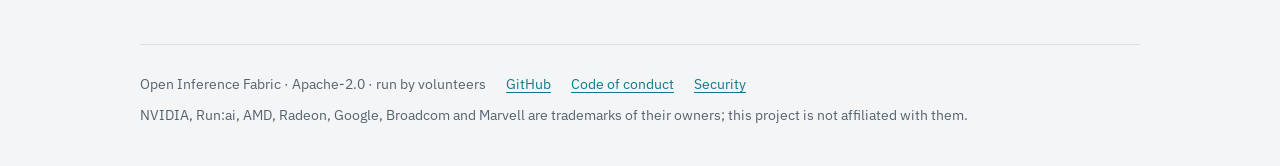
==== commit 719629b1: "Architecture: placeholder for the next accelerators (Google TPU, Broadcom and Marvell XPUs)" ====
--- a/index.html
+++ b/index.html
@@ -172,13 +172,13 @@
 
 <section id="architecture"><div class="wrap">
   <div class="eyebrow">Architecture</div>
-  <h2>Two ways in, one set of GPUs</h2>
+  <h2>Two ways in, one set of accelerators</h2>
   <p class="lede">Requests enter through one OpenAI-compatible endpoint and reach a Dynamo worker on either vendor. Jobs describe what they need, a model and a number of GPUs, and OIF picks the vendor; Run:ai and the KAI Scheduler then place them. Both land on the same GPU nodes: NVIDIA, AMD, or both in one server.</p>
   <figure class="arch">
     <div class="arch-scroll">
-    <svg viewBox="0 0 1000 800" role="img" aria-labelledby="arch-t arch-d">
+    <svg viewBox="0 0 1000 856" role="img" aria-labelledby="arch-t arch-d">
       <title id="arch-t">Open Inference Fabric architecture</title>
-      <desc id="arch-d">Left, the serving path: clients and the oif bench load generator call the Dynamo frontend's OpenAI-compatible endpoint; a router (planned) picks an NVIDIA worker or an AMD worker, both Dynamo with vLLM. Right, the job path: an AIJob with a PlacementPolicy, the oif-aijob controller that picks vendor and accelerator domain, Run:ai projects, quotas and node pools, and the KAI Scheduler with OIF patches, which also schedules the Dynamo workers. KAI binds pods to NVIDIA GPU nodes, mixed nodes with both vendors, or AMD GPU nodes, next to a one- or three-node control plane. Underneath: Ubuntu 26.04, Kubernetes 1.35, containerd, Calico, MetalLB, local-path storage and kube-vip, with Prometheus and Grafana collecting metrics from both vendors.</desc>
+      <desc id="arch-d">Left, the serving path: clients and the oif bench load generator call the Dynamo frontend's OpenAI-compatible endpoint; a router (planned) picks an NVIDIA worker or an AMD worker, both Dynamo with vLLM. Right, the job path: an AIJob with a PlacementPolicy, the oif-aijob controller that picks vendor and accelerator domain, Run:ai projects, quotas and node pools, and the KAI Scheduler with OIF patches, which also schedules the Dynamo workers. KAI binds pods to NVIDIA GPU nodes, mixed nodes with both vendors, or AMD GPU nodes, next to a one- or three-node control plane; a placeholder marks accelerators planned next, such as Google TPUs and custom XPUs from Broadcom or Marvell. Underneath: Ubuntu 26.04, Kubernetes 1.35, containerd, Calico, MetalLB, local-path storage and kube-vip, with Prometheus and Grafana collecting metrics from both vendors.</desc>
       <defs>
         <marker id="arch-ah" viewBox="0 0 10 10" refX="9" refY="5" markerWidth="7" markerHeight="7" orient="auto-start-reverse"><path d="M0 0L10 5L0 10z" style="fill:var(--muted)"/></marker>
       </defs>
@@ -221,9 +221,9 @@
       <path class="ln d" d="M470 337H526"/><text class="s" x="498" y="329" text-anchor="middle">pods</text>
 
       <!-- GPU nodes -->
-      <rect class="lane" x="0" y="412" width="1000" height="180" rx="10"/>
+      <rect class="lane" x="0" y="412" width="1000" height="236" rx="10"/>
       <path class="ln" d="M755 376V400H375V452"/><path class="ln" d="M610 400V452"/><path class="ln" d="M755 400H855V452"/>
-      <text class="e" x="20" y="440">GPU NODES · ONE SERVER OR A CLUSTER</text>
+      <text class="e" x="20" y="440">ACCELERATOR NODES · ONE SERVER OR A CLUSTER</text>
       <rect class="box" x="20" y="456" width="220" height="116" rx="7"/>
       <text class="t" x="36" y="480">Control plane</text><text class="s" x="36" y="500">1 node, or 3 for HA</text>
       <rect class="cp" x="36" y="516" width="56" height="38" rx="5"/><text class="m" x="64" y="540" text-anchor="middle">cp1</text>
@@ -237,10 +237,14 @@
       <text class="t" x="526" y="484">Mixed node</text><text class="m" x="526" y="506">both resources</text><text class="s" x="526" y="528">both vendors in one server</text><text class="s" x="526" y="548">a pod never mixes vendors</text>
       <rect class="box amd" x="730" y="456" width="250" height="116" rx="7"/>
       <text class="t" x="746" y="480">AMD GPU nodes</text><text class="m" x="746" y="502">amd.com/gpu</text><text class="s" x="746" y="524">AMD GPU Operator · exporter</text><text class="s" x="746" y="544">node pool amd</text>
+      <rect class="box plan" x="20" y="588" width="960" height="44" rx="7"/>
+      <text class="t" x="36" y="616">Next accelerators</text><text class="s" x="200" y="615">e.g. Google TPU, custom XPUs from Broadcom or Marvell: one more vendor resource, the same AIJob</text>
+      <rect class="pill" x="890" y="600" width="70" height="21" rx="10.5"/><text class="p" x="925" y="615" text-anchor="middle">planned</text>
 
       <!-- foundation -->
+      <g transform="translate(0 56)">
       <rect class="lane" x="0" y="612" width="1000" height="140" rx="10"/>
-      <path class="ln d" d="M855 572V646"/><text class="s" x="866" y="606">metrics</text>
+      <path class="ln d" d="M855 592V646"/><text class="s" x="866" y="607">metrics</text>
       <text class="e" x="20" y="640">FOUNDATION · OBSERVABILITY</text>
       <text x="20" y="670">Ubuntu 26.04 · Kubernetes 1.35 (kubeadm) · containerd</text>
       <text x="20" y="694">Calico · MetalLB · local-path storage · kube-vip for HA</text>
@@ -254,6 +258,7 @@
       <rect class="box plan" x="80" y="772" width="22" height="14" rx="3"/><text class="s" x="110" y="784">planned</text>
       <rect class="box nv" x="180" y="772" width="22" height="14" rx="3"/><text class="s" x="210" y="784">NVIDIA</text>
       <rect class="box amd" x="270" y="772" width="22" height="14" rx="3"/><text class="s" x="300" y="784">AMD</text>
+      </g>
     </svg>
     </div>
     <figcaption>NVIDIA's strand is teal and AMD's saffron, as in the logo. GPU models are examples from the lab, not requirements. Details in <a href="https://github.com/openinferencefabric/oif/blob/main/docs/ARCHITECTURE.md">ARCHITECTURE.md</a>.</figcaption>
@@ -312,7 +317,7 @@
     <a href="https://github.com/openinferencefabric">GitHub</a>
     <a href="https://github.com/openinferencefabric/oif/blob/main/CODE_OF_CONDUCT.md">Code of conduct</a>
     <a href="https://github.com/openinferencefabric/oif/blob/main/docs/SECURITY.md">Security</a>
-    <span>NVIDIA, Run:ai, AMD and Radeon are trademarks of their owners; this project is not affiliated with them.</span>
+    <span>NVIDIA, Run:ai, AMD, Radeon, Google, Broadcom and Marvell are trademarks of their owners; this project is not affiliated with them.</span>
   </footer>
 </div>
 </body>
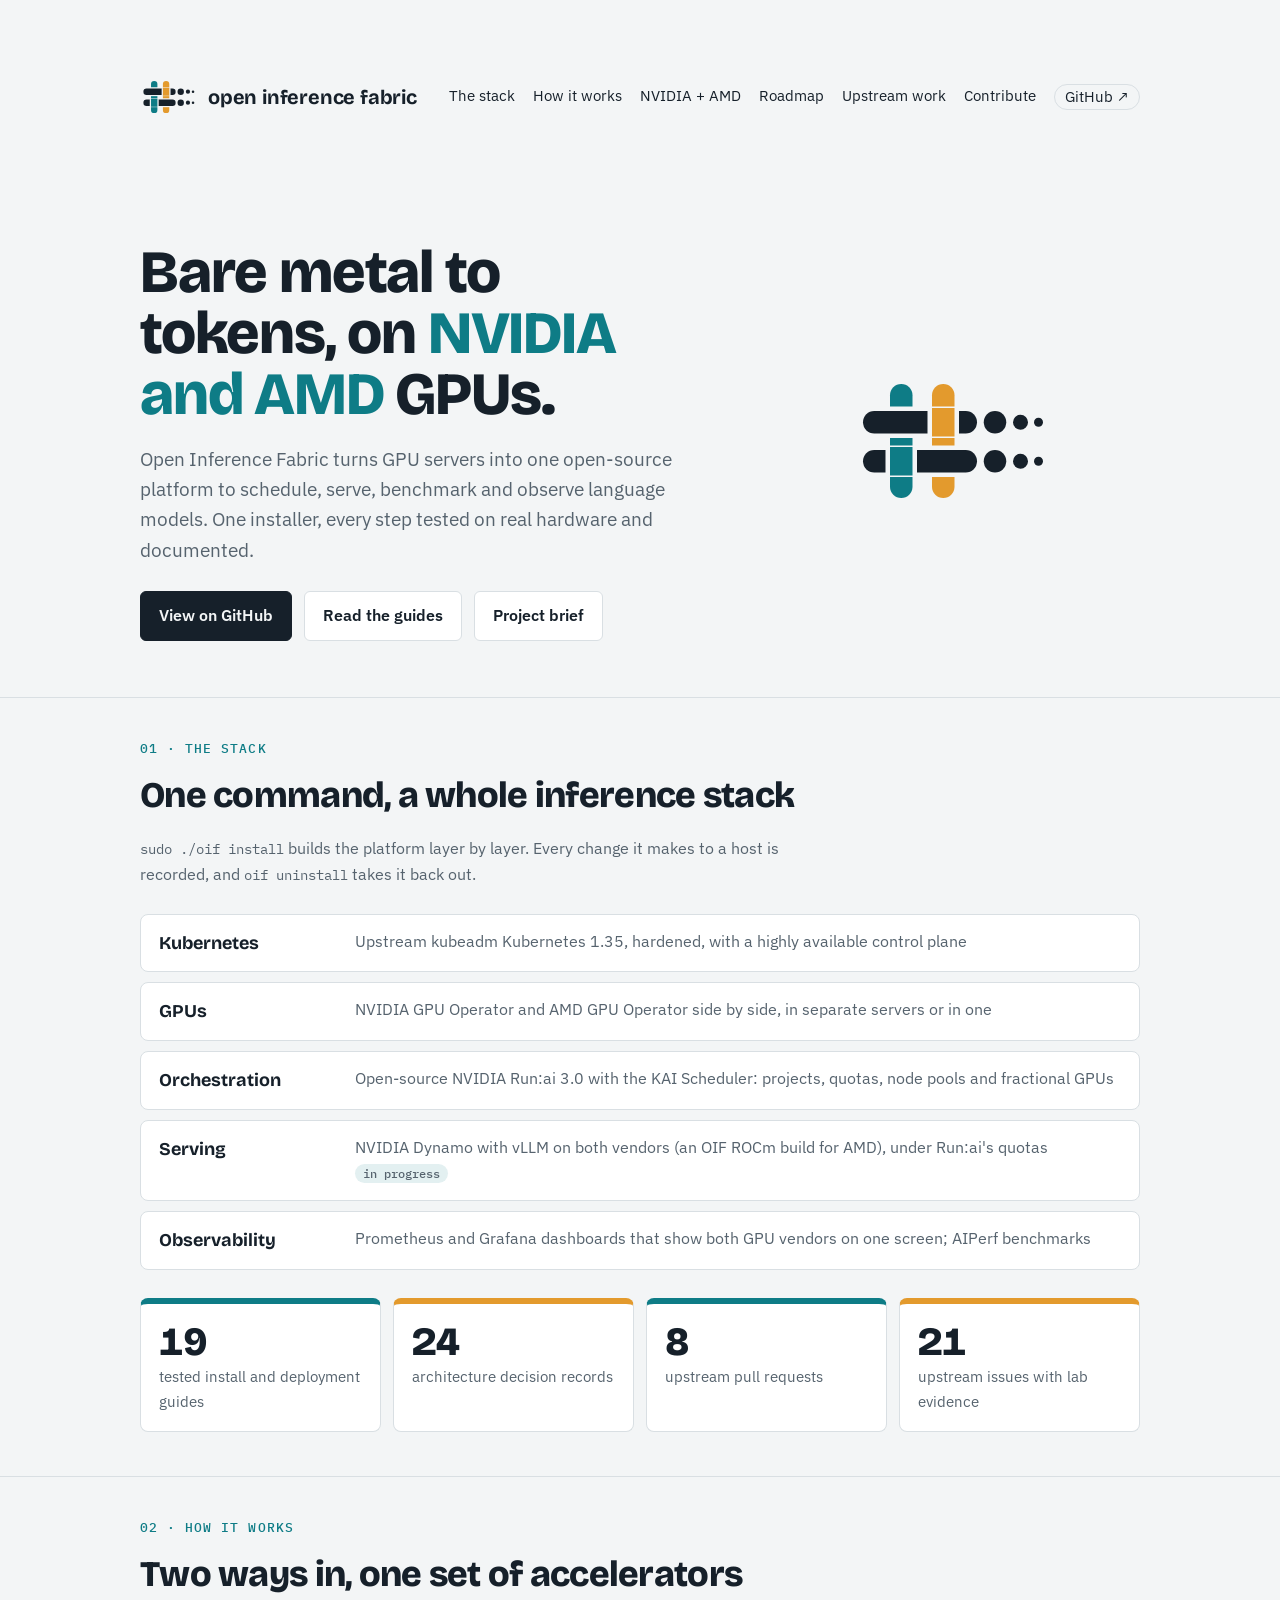
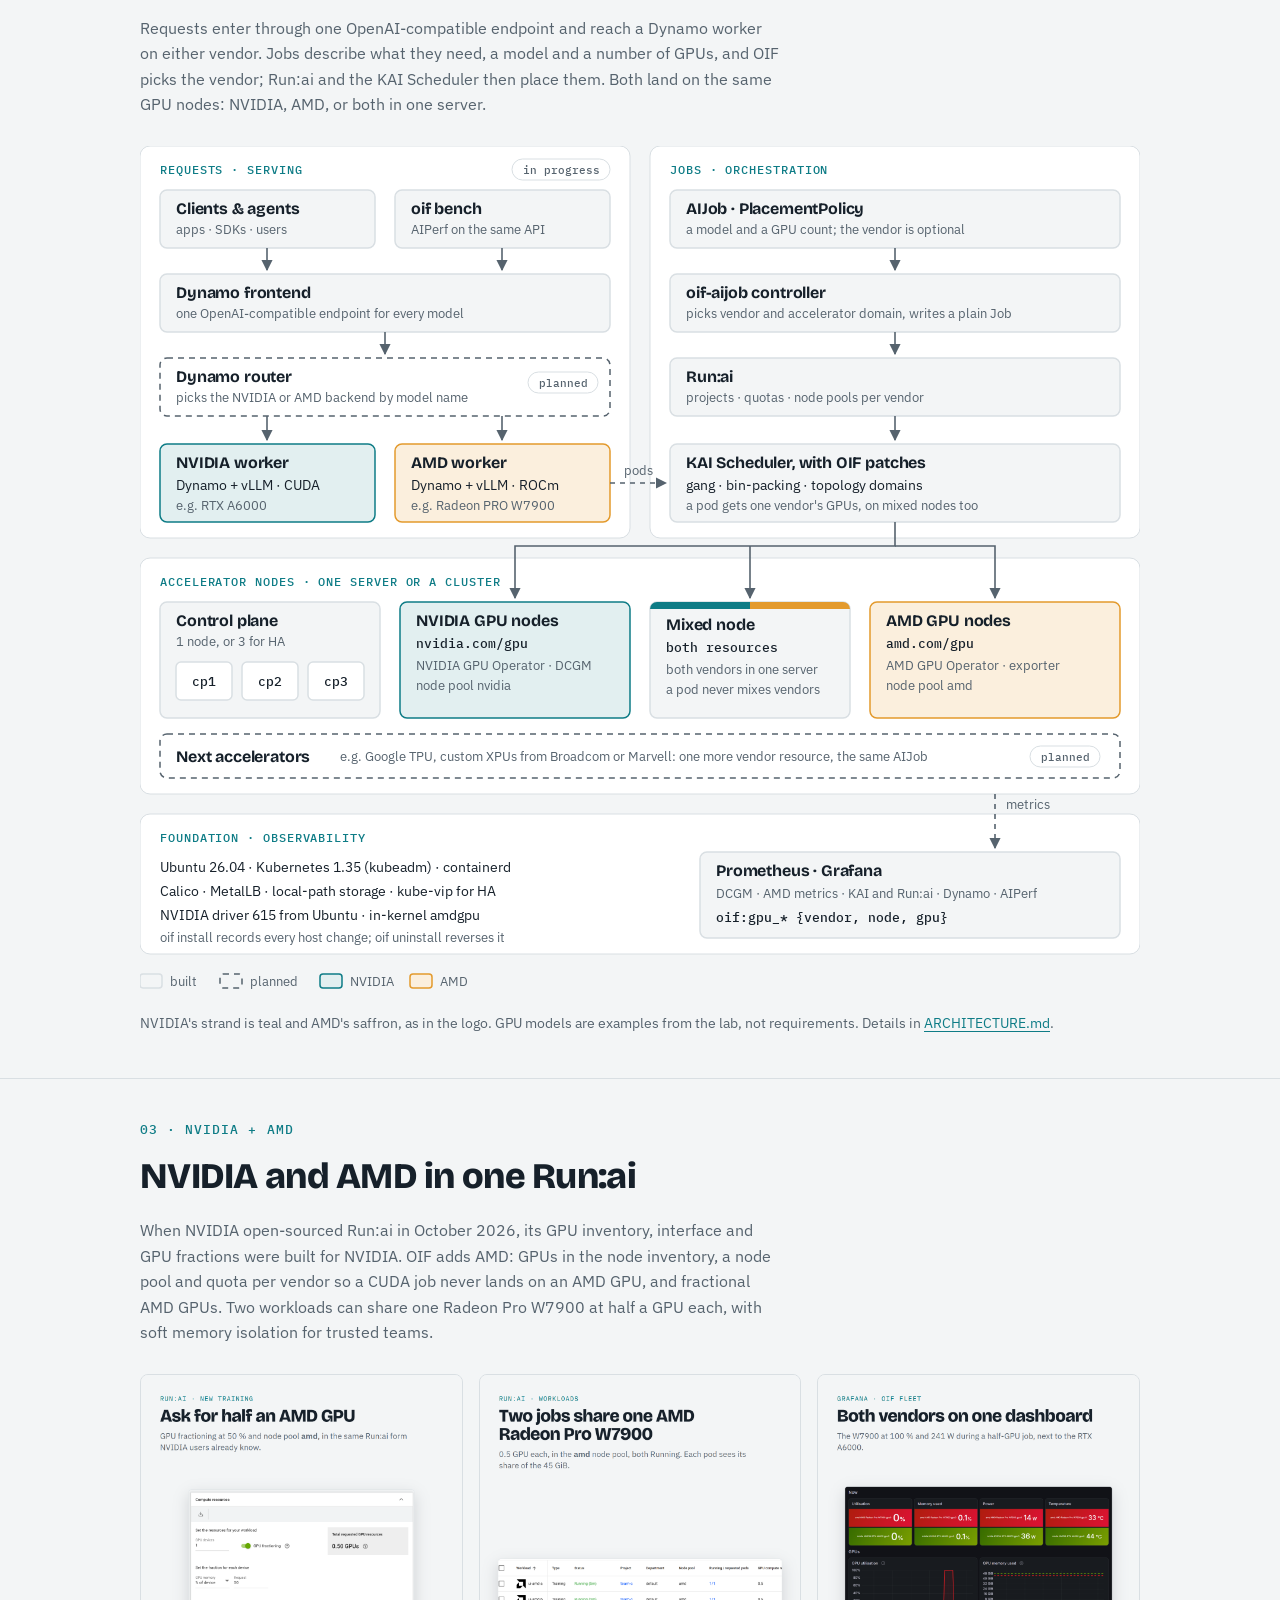
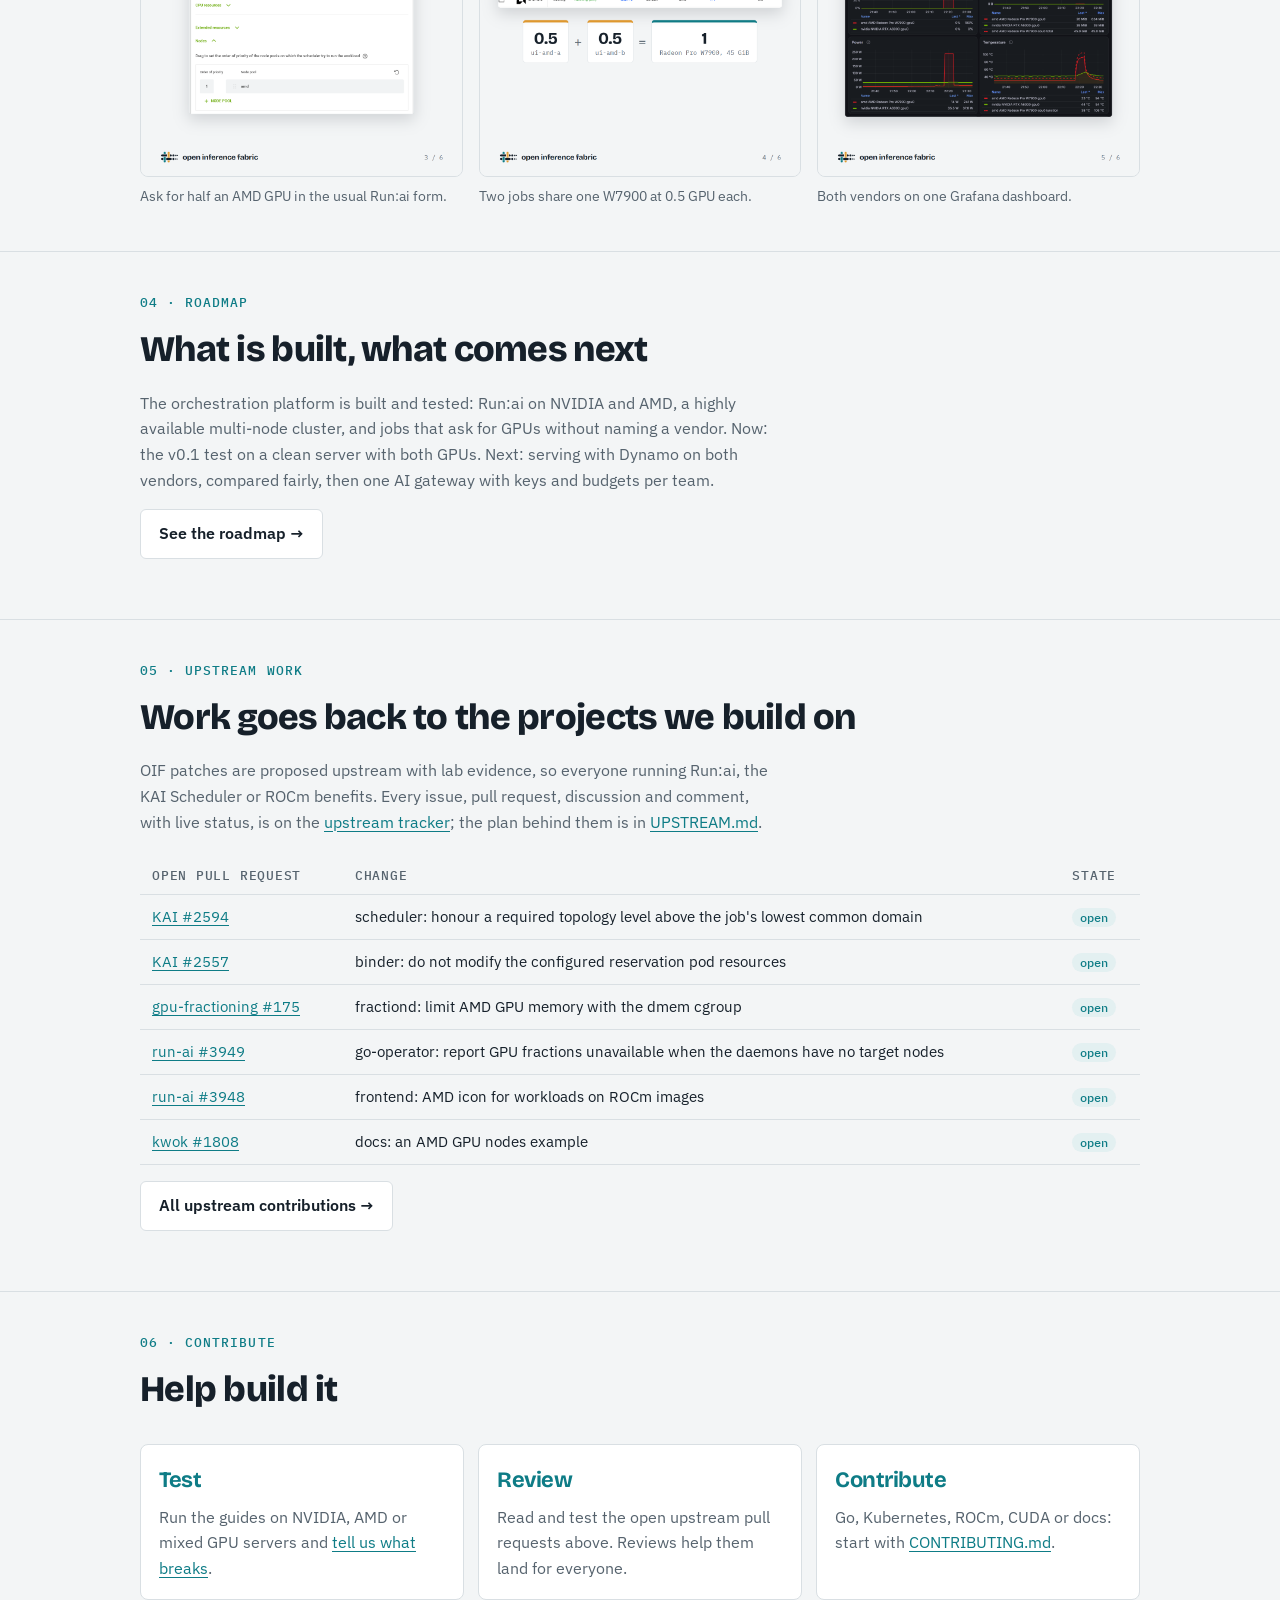
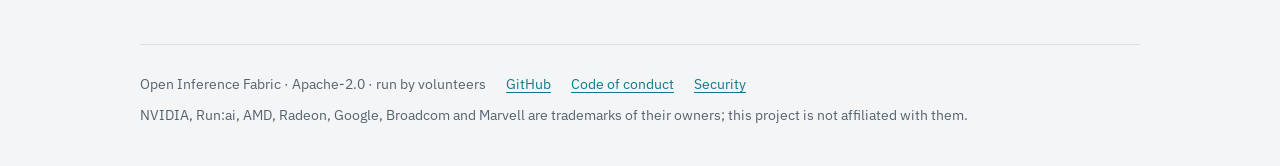
==== commit 1ef0aea4: "Home: clearer navigation and numbered section labels The stack, How it works, NVIDIA + AMD, Roadmap," ====
--- a/index.html
+++ b/index.html
@@ -41,6 +41,7 @@
 header.top nav { margin-left: auto; display: flex; gap: 18px; flex-wrap: wrap; font-size: 15px; }
 header.top nav a { color: var(--fg); text-decoration: none; }
 header.top nav a:hover { color: var(--teal); }
+header.top nav a.ext { border: 1px solid var(--line); border-radius: 999px; padding: 0 10px; }
 h1, h2, h3 { font-family: var(--display); letter-spacing: -0.02em; text-wrap: balance; margin: 0; }
 .hero { padding-block: 48px 56px; display: grid; grid-template-columns: 1.25fr 1fr; gap: 40px; align-items: center; }
 .hero h1 { font-size: clamp(36px, 5.4vw, 60px); font-weight: 800; line-height: 1.02; }
@@ -127,13 +128,13 @@
     <svg role="img" aria-label="Open Inference Fabric logo"><use href="#weave"/></svg>
     <b>open inference fabric</b>
     <nav aria-label="Main">
-      <a href="#what">What it is</a>
-      <a href="#architecture">Architecture</a>
-      <a href="#amd">AMD in Run:ai</a>
-      <a href="roadmap/">Roadmap</a>
-      <a href="#upstream">Upstream</a>
-      <a href="#join">Get involved</a>
-      <a href="https://github.com/openinferencefabric/oif">GitHub</a>
+      <a href="#stack">The stack</a>
+      <a href="#architecture">How it works</a>
+      <a href="#amd">NVIDIA + AMD</a>
+      <a href="#roadmap">Roadmap</a>
+      <a href="#upstream">Upstream work</a>
+      <a href="#contribute">Contribute</a>
+      <a class="ext" href="https://github.com/openinferencefabric/oif">GitHub ↗</a>
     </nav>
   </header>
 
@@ -151,8 +152,8 @@
   </div>
 </div>
 
-<section id="what"><div class="wrap">
-  <div class="eyebrow">What it is</div>
+<section id="stack"><div class="wrap">
+  <div class="eyebrow">01 · The stack</div>
   <h2>One command, a whole inference stack</h2>
   <p class="lede"><code class="mono">sudo ./oif install</code> builds the platform layer by layer. Every change it makes to a host is recorded, and <code class="mono">oif uninstall</code> takes it back out.</p>
   <div class="stack">
@@ -171,7 +172,7 @@
 </div></section>
 
 <section id="architecture"><div class="wrap">
-  <div class="eyebrow">Architecture</div>
+  <div class="eyebrow">02 · How it works</div>
   <h2>Two ways in, one set of accelerators</h2>
   <p class="lede">Requests enter through one OpenAI-compatible endpoint and reach a Dynamo worker on either vendor. Jobs describe what they need, a model and a number of GPUs, and OIF picks the vendor; Run:ai and the KAI Scheduler then place them. Both land on the same GPU nodes: NVIDIA, AMD, or both in one server.</p>
   <figure class="arch">
@@ -266,7 +267,7 @@
 </div></section>
 
 <section id="amd"><div class="wrap">
-  <div class="eyebrow">Run:ai on AMD GPUs</div>
+  <div class="eyebrow">03 · NVIDIA + AMD</div>
   <h2>NVIDIA and AMD in one Run:ai</h2>
   <p class="lede">When NVIDIA open-sourced Run:ai in October 2026, its GPU inventory, interface and GPU fractions were built for NVIDIA. OIF adds AMD: GPUs in the node inventory, a node pool and quota per vendor so a CUDA job never lands on an AMD GPU, and fractional AMD GPUs. Two workloads can share one Radeon Pro W7900 at half a GPU each, with soft memory isolation for trusted teams.</p>
   <div class="shots">
@@ -277,14 +278,14 @@
 </div></section>
 
 <section id="roadmap"><div class="wrap">
-  <div class="eyebrow">Roadmap</div>
+  <div class="eyebrow">04 · Roadmap</div>
   <h2>What is built, what comes next</h2>
   <p class="lede">The orchestration platform is built and tested: Run:ai on NVIDIA and AMD, a highly available multi-node cluster, and jobs that ask for GPUs without naming a vendor. Now: the v0.1 test on a clean server with both GPUs. Next: serving with Dynamo on both vendors, compared fairly, then one AI gateway with keys and budgets per team.</p>
   <p style="margin-top:16px"><a class="btn" href="roadmap/">See the roadmap →</a></p>
 </div></section>
 
 <section id="upstream"><div class="wrap">
-  <div class="eyebrow">Upstream first</div>
+  <div class="eyebrow">05 · Upstream work</div>
   <h2>Work goes back to the projects we build on</h2>
   <p class="lede">OIF patches are proposed upstream with lab evidence, so everyone running Run:ai, the KAI Scheduler or ROCm benefits. Every issue, pull request, discussion and comment, with live status, is on the <a href="upstream/">upstream tracker</a>; the plan behind them is in <a href="https://github.com/openinferencefabric/oif/blob/main/docs/UPSTREAM.md">UPSTREAM.md</a>.</p>
   <div class="tbl"><table>
@@ -301,8 +302,8 @@
   <p style="margin-top:16px"><a class="btn" href="upstream/">All upstream contributions →</a></p>
 </div></section>
 
-<section id="join"><div class="wrap">
-  <div class="eyebrow">Get involved</div>
+<section id="contribute"><div class="wrap">
+  <div class="eyebrow">06 · Contribute</div>
   <h2>Help build it</h2>
   <div class="join">
     <div><h3>Test</h3><p>Run the guides on NVIDIA, AMD or mixed GPU servers and <a href="https://github.com/openinferencefabric/oif/issues/new/choose">tell us what breaks</a>.</p></div>
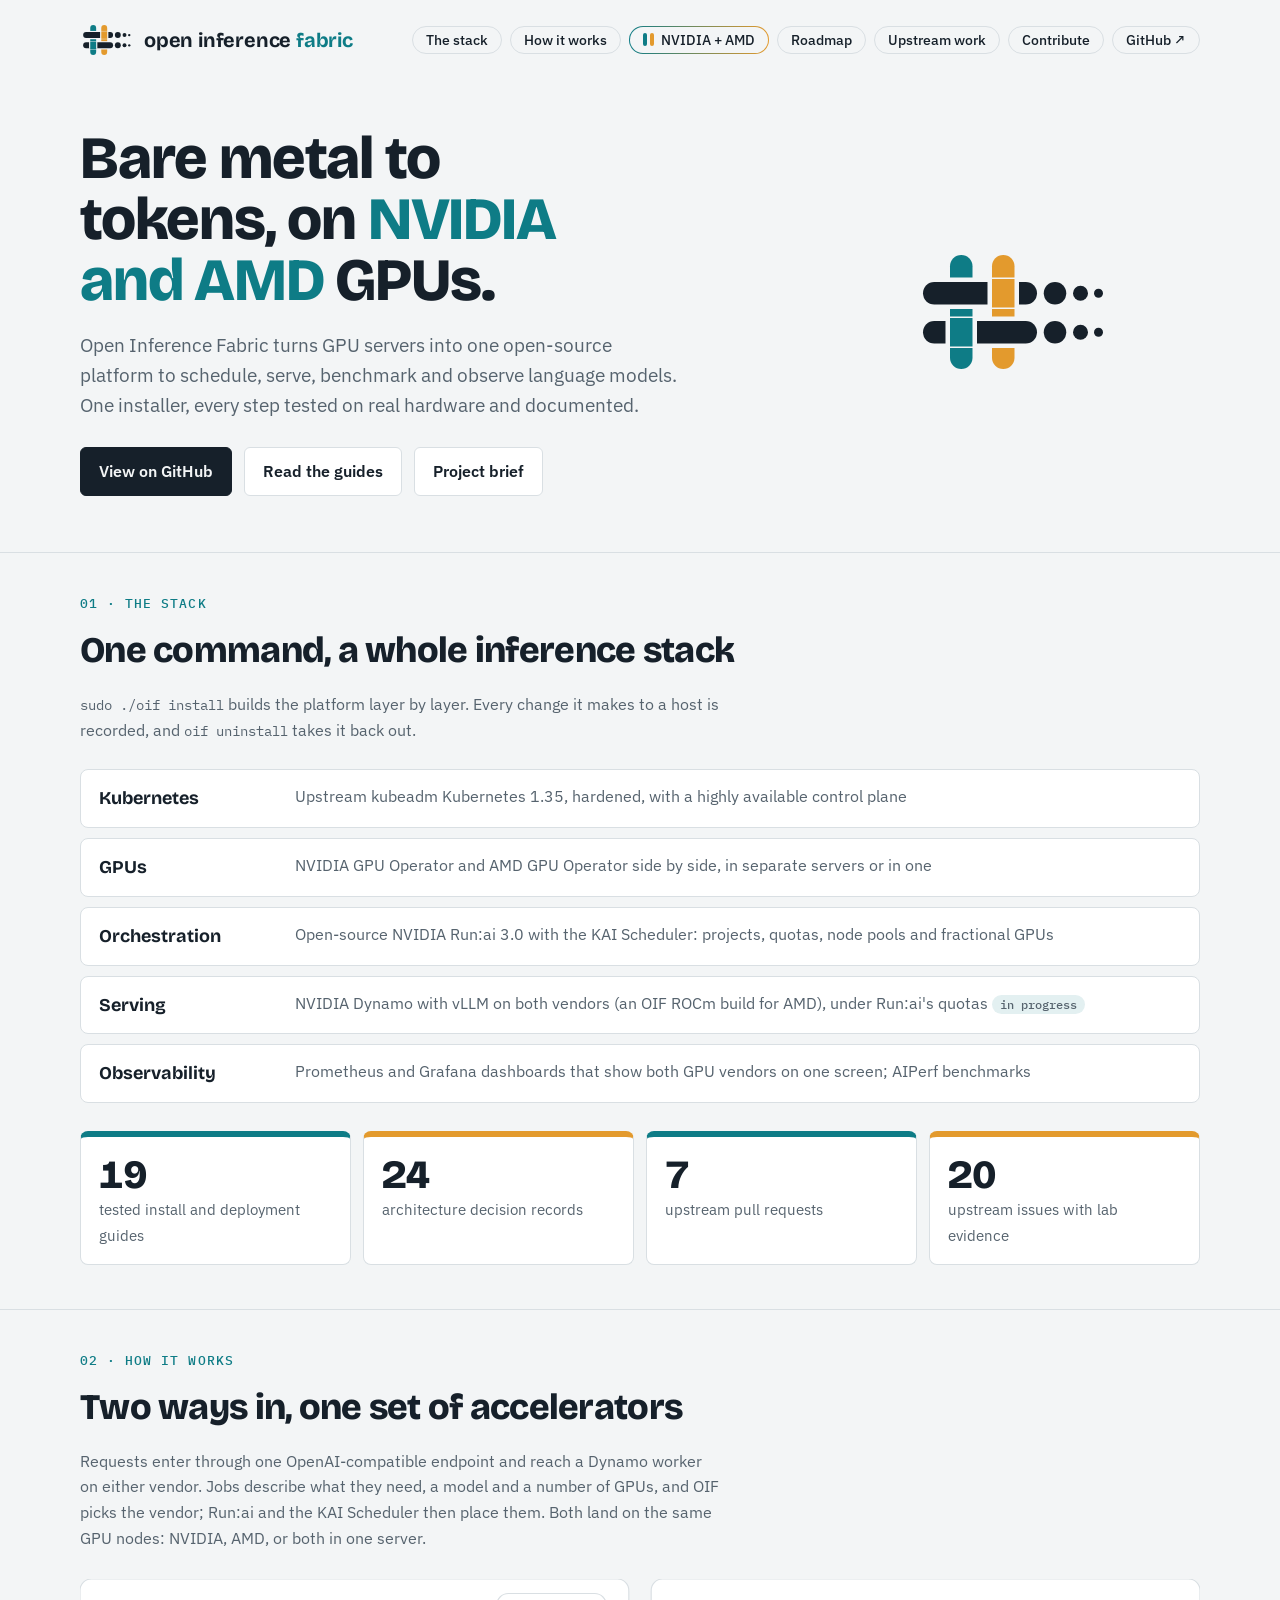
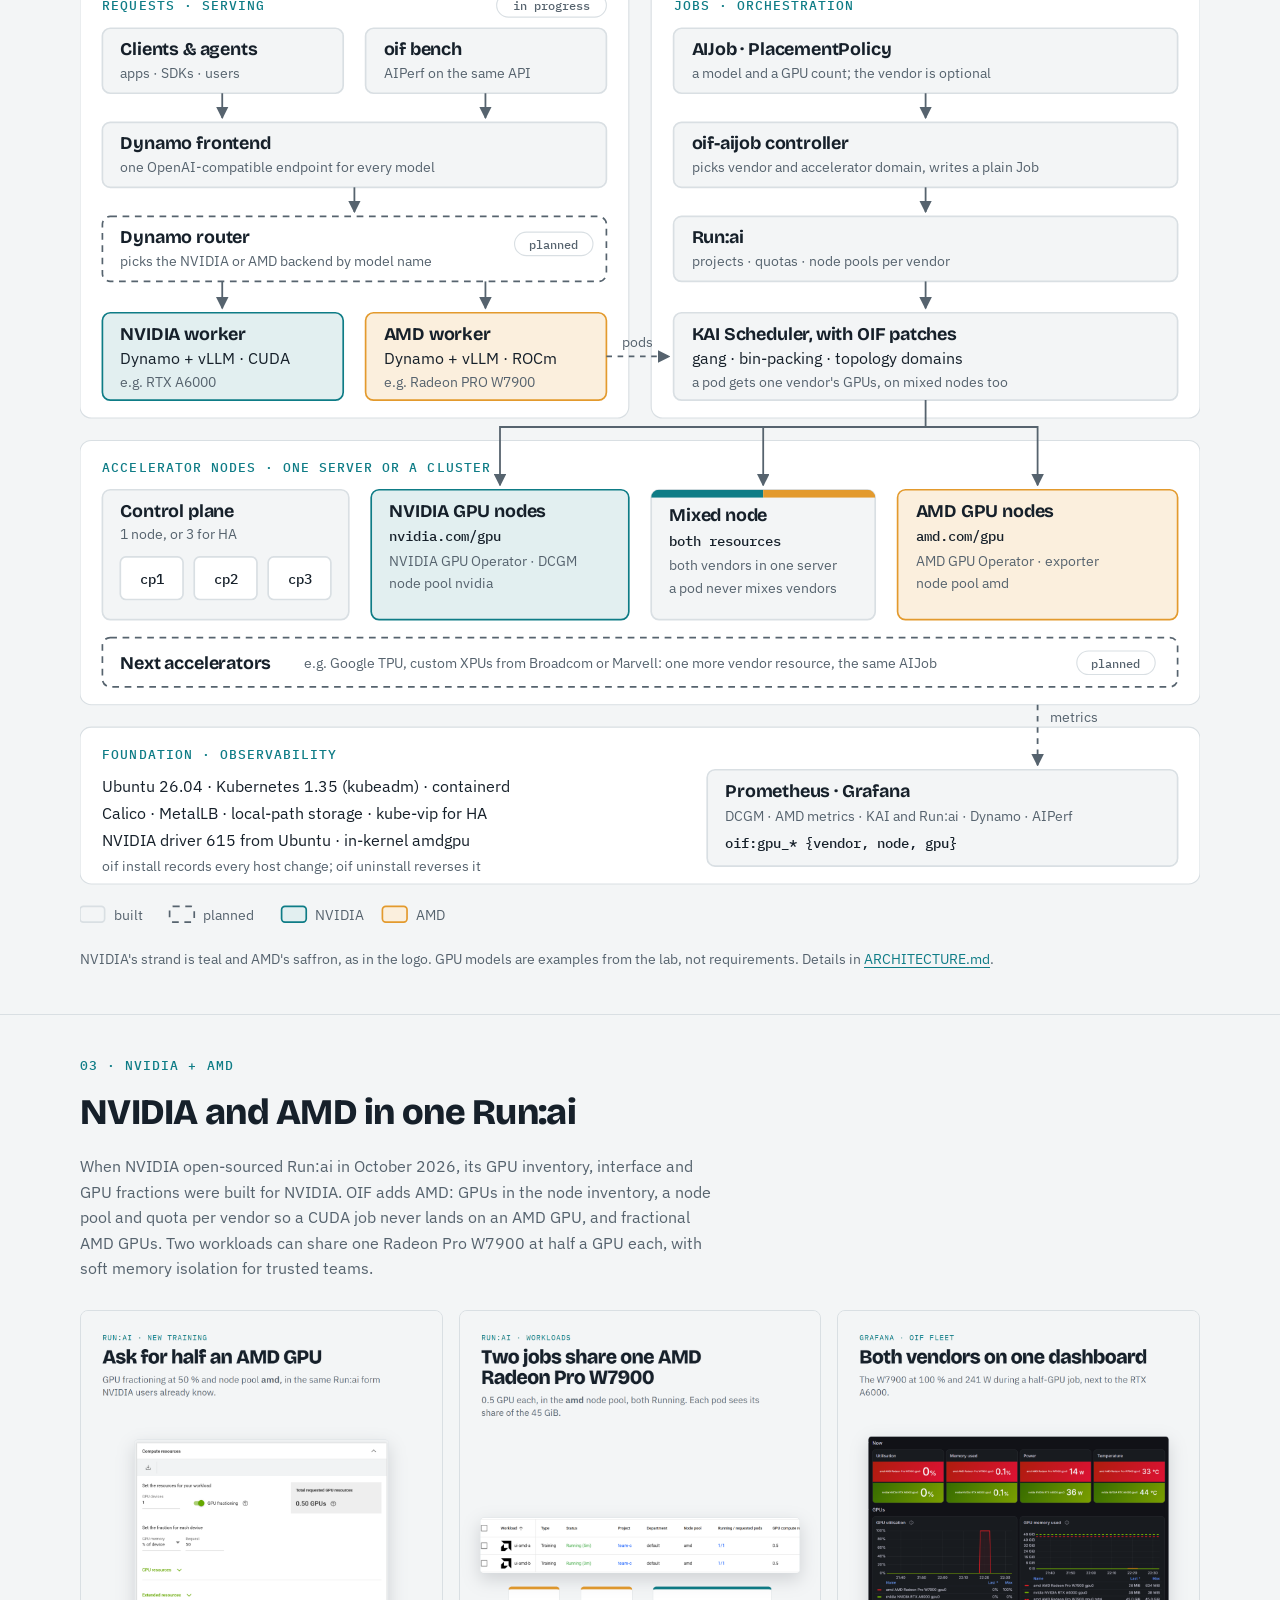
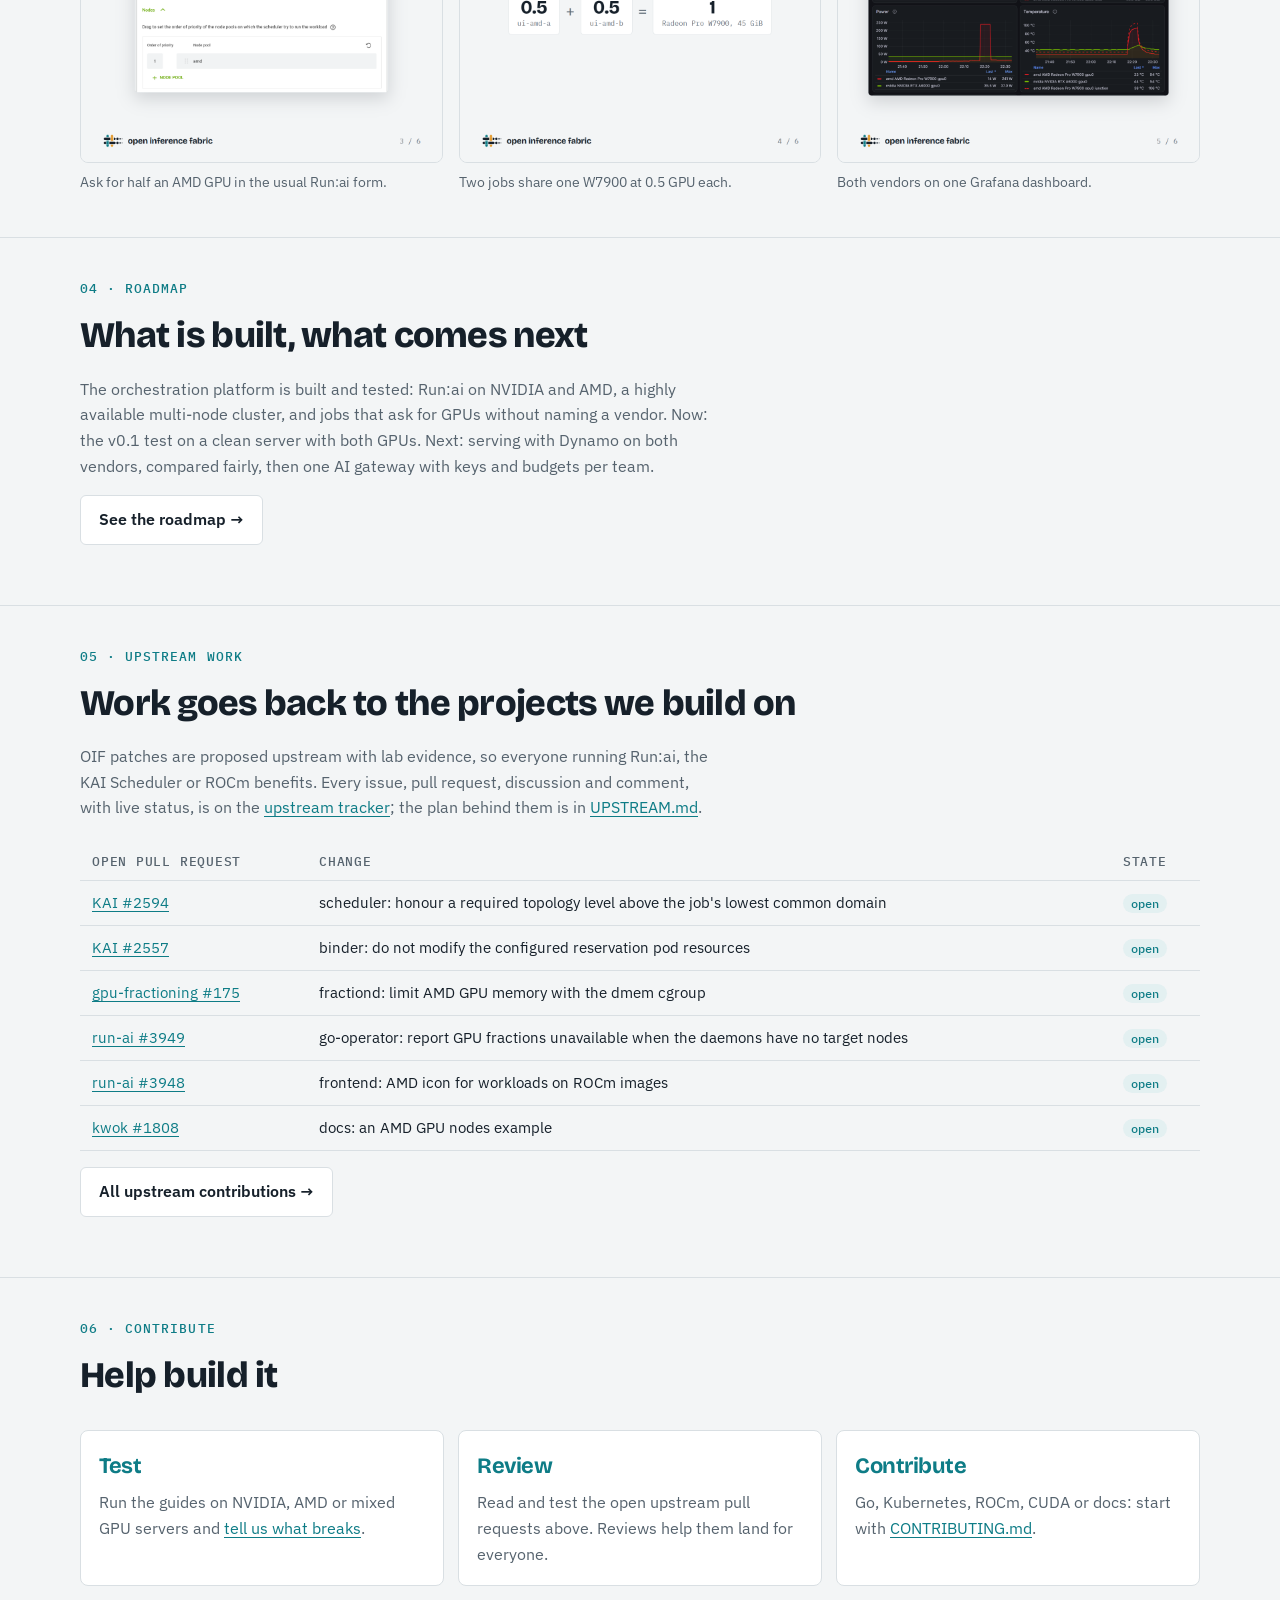
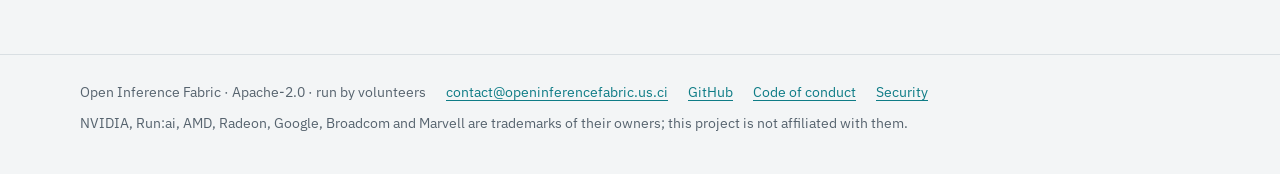
==== commit 0635d31d: "One header and footer on every page - site.css and scripts/site_chrome.py write the same menu and fo" ====
--- a/index.html
+++ b/index.html
@@ -14,6 +14,7 @@
 <link rel="apple-touch-icon" href="img/oif-icon-light-180.png">
 <link rel="preconnect" href="https://fonts.googleapis.com">
 <link rel="stylesheet" href="https://fonts.googleapis.com/css2?family=Bricolage+Grotesque:opsz,wght@12..96,600;12..96,800&family=IBM+Plex+Sans:wght@400;500;600&family=IBM+Plex+Mono:wght@400;500&display=swap">
+<link rel="stylesheet" href="site.css">
 <style>
 /* Layout: one column of sections on a quiet paper ground; the brand weave carries the colour. */
 :root {
@@ -34,14 +35,7 @@
 body { background: var(--bg); color: var(--fg); font: 16px/1.6 var(--body); }
 a { color: var(--teal); text-underline-offset: 3px; }
 a:focus-visible { outline: 2px solid var(--saffron); outline-offset: 2px; }
-.wrap { max-width: 1040px; margin: 0 auto; padding-left: max(20px, env(safe-area-inset-left)); padding-right: max(20px, env(safe-area-inset-right)); }
-header.top { padding-block: 22px; display: flex; align-items: center; gap: 12px; }
-header.top svg { width: 56px; height: auto; }
-header.top b { font: 700 20px/1 var(--display); letter-spacing: -0.01em; }
-header.top nav { margin-left: auto; display: flex; gap: 18px; flex-wrap: wrap; font-size: 15px; }
-header.top nav a { color: var(--fg); text-decoration: none; }
-header.top nav a:hover { color: var(--teal); }
-header.top nav a.ext { border: 1px solid var(--line); border-radius: 999px; padding: 0 10px; }
+.wrap { max-width: 1160px; margin: 0 auto; padding-left: max(20px, env(safe-area-inset-left)); padding-right: max(20px, env(safe-area-inset-right)); }
 h1, h2, h3 { font-family: var(--display); letter-spacing: -0.02em; text-wrap: balance; margin: 0; }
 .hero { padding-block: 48px 56px; display: grid; grid-template-columns: 1.25fr 1fr; gap: 40px; align-items: center; }
 .hero h1 { font-size: clamp(36px, 5.4vw, 60px); font-weight: 800; line-height: 1.02; }
@@ -98,14 +92,12 @@
 .join div { background: var(--surface); border: 1px solid var(--line); border-radius: 8px; padding: 18px; }
 .join h3 { font-size: 22px; color: var(--teal); }
 .join p { margin: 6px 0 0; color: var(--muted); }
-footer { border-top: 1px solid var(--line); padding-block: 28px 40px; color: var(--muted); font-size: 14px; display: flex; flex-wrap: wrap; gap: 8px 20px; }
 @media (max-width: 820px) {
   .hero { grid-template-columns: 1fr; padding-block: 28px 40px; }
   .hero .mark { display: none; }
   .stats { grid-template-columns: repeat(2, 1fr); }
   .shots, .join { grid-template-columns: 1fr; }
   .layer { grid-template-columns: 1fr; gap: 2px; }
-  header.top nav { display: none; }
 }
 </style>
 </head>
@@ -123,20 +115,22 @@
   </symbol>
 </defs></svg>
 
-<div class="wrap">
-  <header class="top">
-    <svg role="img" aria-label="Open Inference Fabric logo"><use href="#weave"/></svg>
-    <b>open inference fabric</b>
-    <nav aria-label="Main">
+<!-- site-head -->
+<header class="site-head"><div class="site-in">
+    <a class="site-brand" href="./" aria-label="Open Inference Fabric home"><svg viewBox="0 0 132 100" aria-hidden="true"><rect x="26" y="12" width="15" height="76" rx="7.5" style="fill:var(--teal)"/><rect x="54" y="12" width="15" height="76" rx="7.5" style="fill:var(--saffron)"/><rect x="8" y="27" width="76" height="21" style="fill:var(--bg)"/><rect x="8" y="30" width="76" height="15" rx="7.5" style="fill:var(--ink)"/><rect x="8" y="53" width="76" height="21" style="fill:var(--bg)"/><rect x="8" y="56" width="76" height="15" rx="7.5" style="fill:var(--ink)"/><rect x="51" y="29" width="21" height="17" style="fill:var(--bg)"/><rect x="54" y="28" width="15" height="19" style="fill:var(--saffron)"/><rect x="23" y="55" width="21" height="17" style="fill:var(--bg)"/><rect x="26" y="54" width="15" height="19" style="fill:var(--teal)"/><circle cx="96" cy="37.5" r="7.5" style="fill:var(--ink)"/><circle cx="113" cy="37.5" r="5" style="fill:var(--ink)"/><circle cx="125" cy="37.5" r="3" style="fill:var(--ink)"/><circle cx="96" cy="63.5" r="7.5" style="fill:var(--ink)"/><circle cx="113" cy="63.5" r="5" style="fill:var(--ink)"/><circle cx="125" cy="63.5" r="3" style="fill:var(--ink)"/></svg><b>open inference <span>fabric</span></b></a>
+    <nav class="site-nav" aria-label="Main">
       <a href="#stack">The stack</a>
       <a href="#architecture">How it works</a>
-      <a href="#amd">NVIDIA + AMD</a>
-      <a href="#roadmap">Roadmap</a>
-      <a href="#upstream">Upstream work</a>
+      <a class="duo" href="#amd"><i></i>NVIDIA + AMD</a>
+      <a href="roadmap/">Roadmap</a>
+      <a href="upstream/">Upstream work</a>
       <a href="#contribute">Contribute</a>
-      <a class="ext" href="https://github.com/openinferencefabric/oif">GitHub ↗</a>
+      <a href="https://github.com/openinferencefabric/oif">GitHub ↗</a>
     </nav>
-  </header>
+</div></header>
+<!-- /site-head -->
+
+<div class="wrap">
 
   <div class="hero">
     <div>
@@ -166,8 +160,8 @@
   <div class="stats">
     <div class="stat"><b>19</b><span>tested install and deployment guides</span></div>
     <div class="stat"><b>24</b><span>architecture decision records</span></div>
-    <div class="stat"><b>8</b><span>upstream pull requests</span></div>
-    <div class="stat"><b>21</b><span>upstream issues with lab evidence</span></div>
+    <div class="stat"><b>7</b><span>upstream pull requests</span></div>
+    <div class="stat"><b>20</b><span>upstream issues with lab evidence</span></div>
   </div>
 </div></section>
 
@@ -312,14 +306,15 @@
   </div>
 </div></section>
 
-<div class="wrap">
-  <footer>
+<!-- site-foot -->
+<footer class="site-foot"><div class="site-in">
     <span>Open Inference Fabric · Apache-2.0 · run by volunteers</span>
+    <a href="mailto:contact@openinferencefabric.us.ci">contact@openinferencefabric.us.ci</a>
     <a href="https://github.com/openinferencefabric">GitHub</a>
     <a href="https://github.com/openinferencefabric/oif/blob/main/CODE_OF_CONDUCT.md">Code of conduct</a>
     <a href="https://github.com/openinferencefabric/oif/blob/main/docs/SECURITY.md">Security</a>
-    <span>NVIDIA, Run:ai, AMD, Radeon, Google, Broadcom and Marvell are trademarks of their owners; this project is not affiliated with them.</span>
-  </footer>
-</div>
+    <span class="tm">NVIDIA, Run:ai, AMD, Radeon, Google, Broadcom and Marvell are trademarks of their owners; this project is not affiliated with them.</span>
+</div></footer>
+<!-- /site-foot -->
 </body>
 </html>
--- a/site.css
+++ b/site.css
@@ -0,0 +1,36 @@
+/* Shared header and footer of every page (written into each page by scripts/site_chrome.py).
+   Uses the tokens every page defines: --bg, --ink, --muted, --line, --teal, --saffron, --display, --body, --mono. */
+.site-head, .site-foot { padding-left: max(20px, env(safe-area-inset-left)); padding-right: max(20px, env(safe-area-inset-right)); }
+.site-in { max-width: 1120px; margin: 0 auto; }
+.site-head .site-in { display: flex; align-items: center; gap: 14px 24px; padding-block: 20px; flex-wrap: wrap; }
+.site-brand { display: flex; align-items: center; gap: 12px; color: var(--ink); text-decoration: none; flex: none; }
+.site-brand svg { width: 52px; height: 40px; flex: none; }
+.site-brand b { font: 700 20px/1 var(--display); letter-spacing: -0.01em; }
+.site-brand b span { color: var(--teal); }
+.site-nav { margin-left: auto; display: flex; gap: 8px; flex-wrap: wrap; justify-content: flex-end; }
+.site-nav a {
+  display: inline-flex; align-items: center; gap: 7px; padding: 5px 13px; border: 1px solid var(--line); border-radius: 999px;
+  color: var(--ink); text-decoration: none; font: 500 14px/1.2 var(--body); white-space: nowrap;
+  transition: border-color .15s, color .15s;
+}
+.site-nav a:hover { border-color: var(--teal); color: var(--teal); }
+.site-nav a[aria-current="page"] { background: var(--ink); border-color: var(--ink); color: var(--bg); }
+.site-nav a:focus-visible { outline: 2px solid var(--saffron); outline-offset: 2px; }
+/* NVIDIA + AMD: the logo's two strands, teal and saffron, as the tab's border and mark */
+.site-nav a.duo {
+  border: 1.5px solid transparent;
+  background: linear-gradient(var(--bg), var(--bg)) padding-box, linear-gradient(90deg, var(--teal), var(--saffron)) border-box;
+}
+.site-nav a.duo:hover { color: var(--ink); background: linear-gradient(color-mix(in srgb, var(--teal) 8%, var(--bg)), color-mix(in srgb, var(--saffron) 10%, var(--bg))) padding-box, linear-gradient(90deg, var(--teal), var(--saffron)) border-box; }
+.site-nav a.duo i { display: inline-flex; gap: 3px; }
+.site-nav a.duo i::before, .site-nav a.duo i::after { content: ""; width: 4px; height: 13px; border-radius: 2px; background: var(--teal); }
+.site-nav a.duo i::after { background: var(--saffron); }
+.site-foot { border-top: 1px solid var(--line); margin-top: 24px; }
+.site-foot .site-in { padding-block: 26px 40px; color: var(--muted); font: 14px/1.6 var(--body); display: flex; flex-wrap: wrap; gap: 8px 20px; }
+.site-foot a { color: var(--teal); text-underline-offset: 3px; }
+.site-foot .tm { flex-basis: 100%; }
+@media (max-width: 820px) {
+  .site-nav { margin-left: 0; justify-content: flex-start; flex-wrap: nowrap; overflow-x: auto; width: 100%; padding-bottom: 4px; scrollbar-width: none; }
+  .site-nav::-webkit-scrollbar { display: none; }
+}
+.page-eyebrow { font: 500 13px/1 var(--mono); letter-spacing: 0.08em; text-transform: uppercase; color: var(--teal); margin: 0 0 12px; }
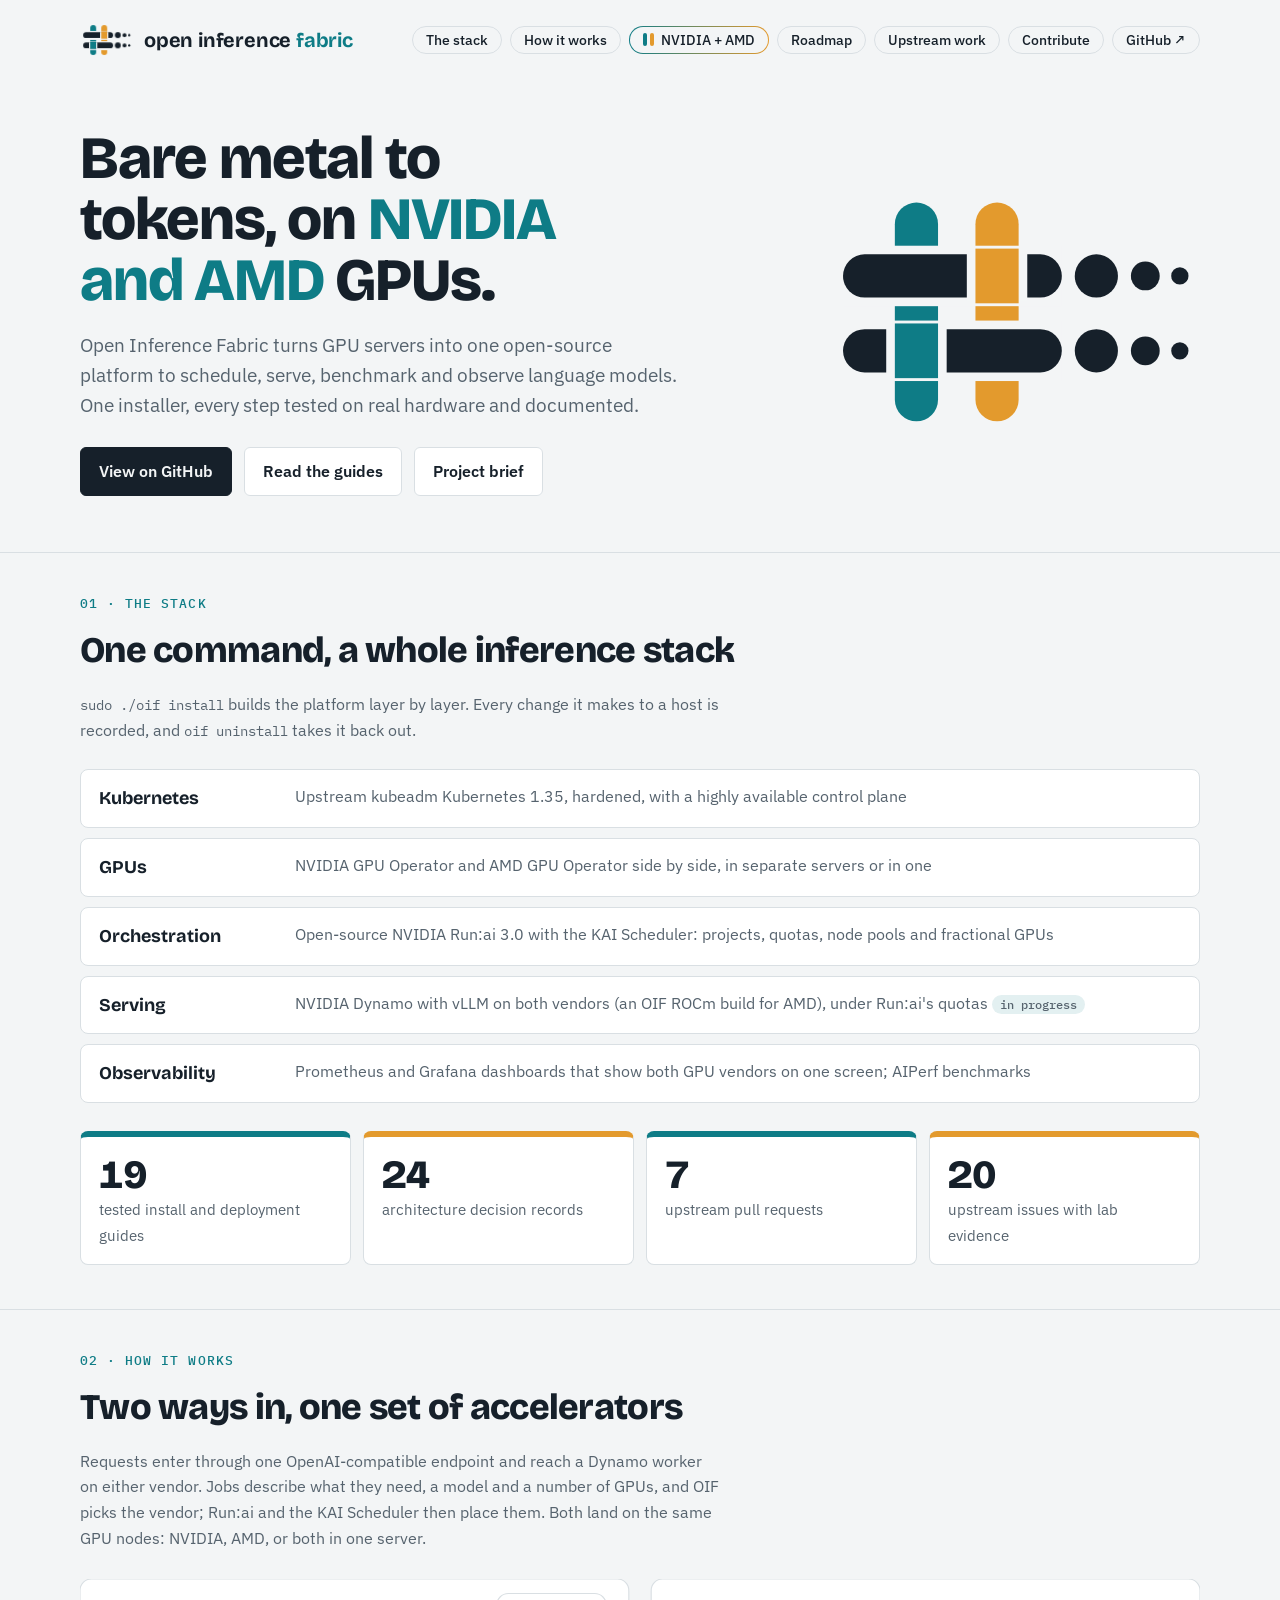
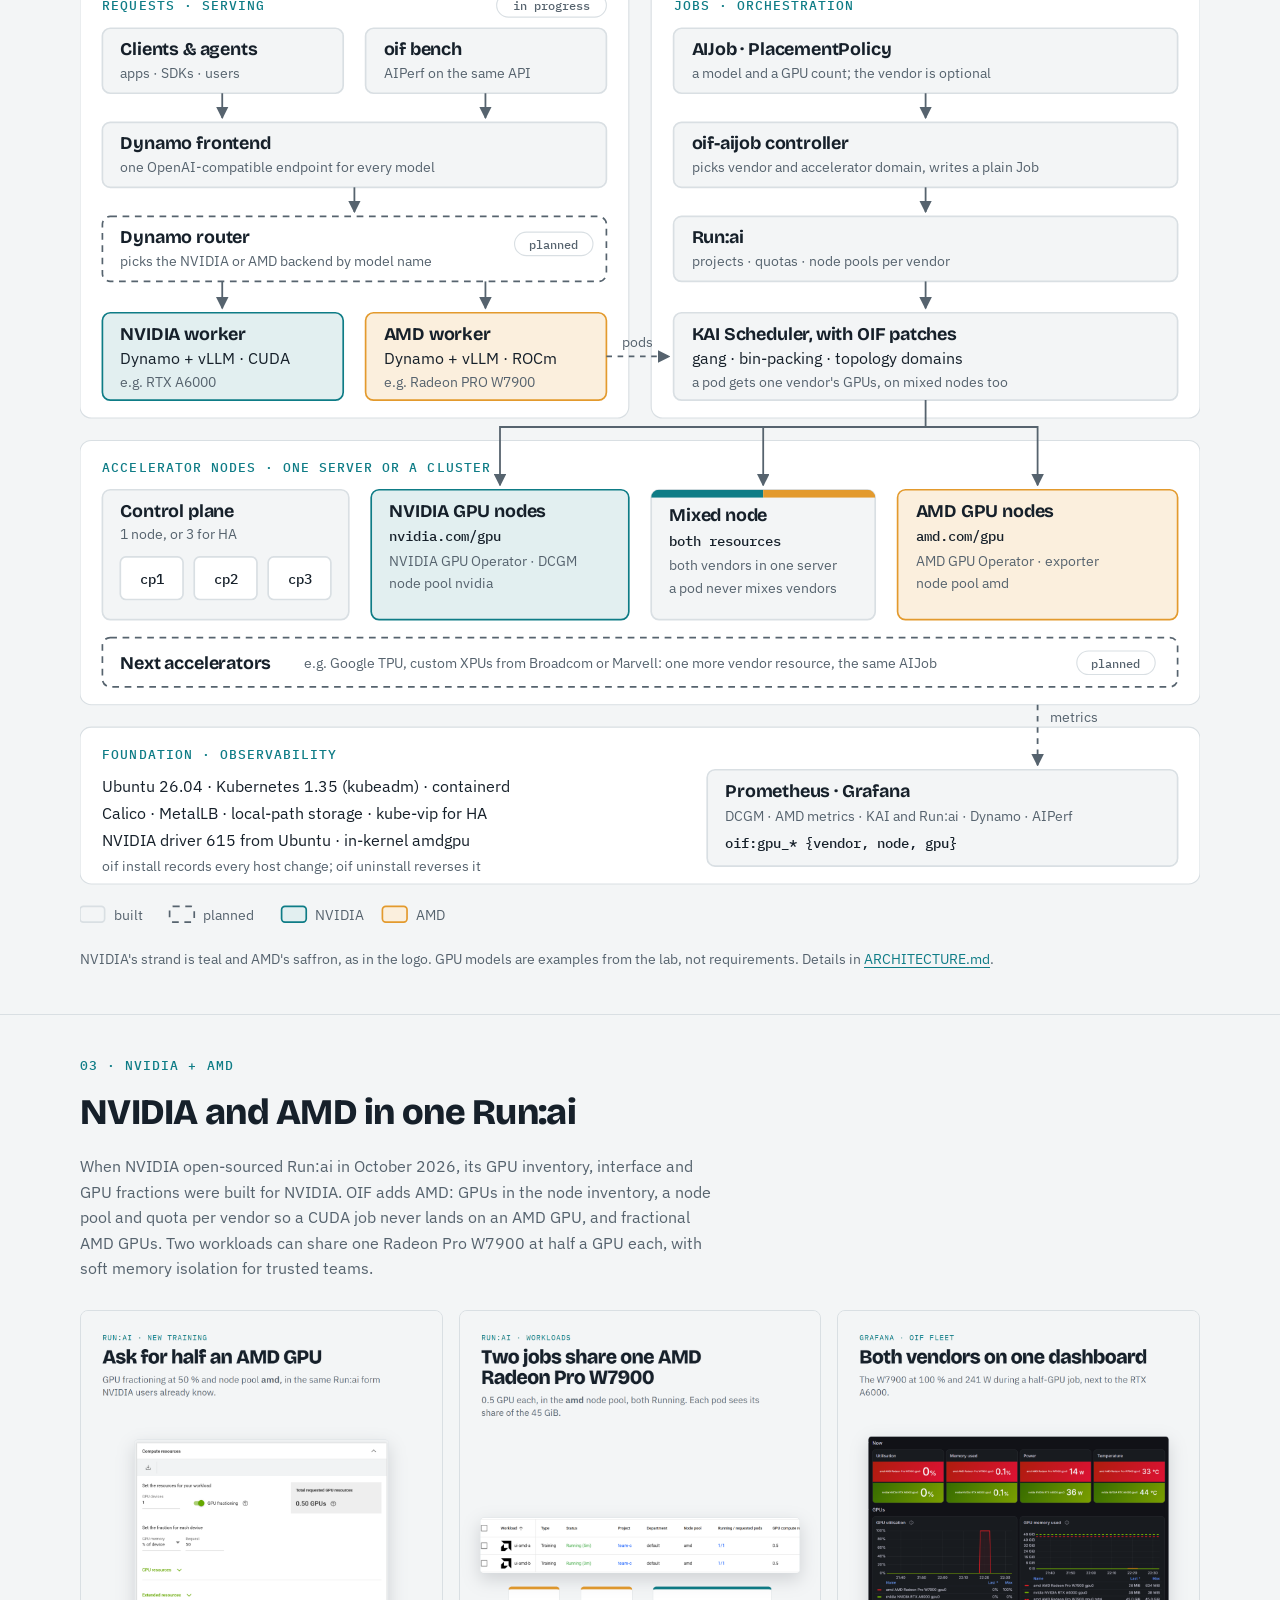
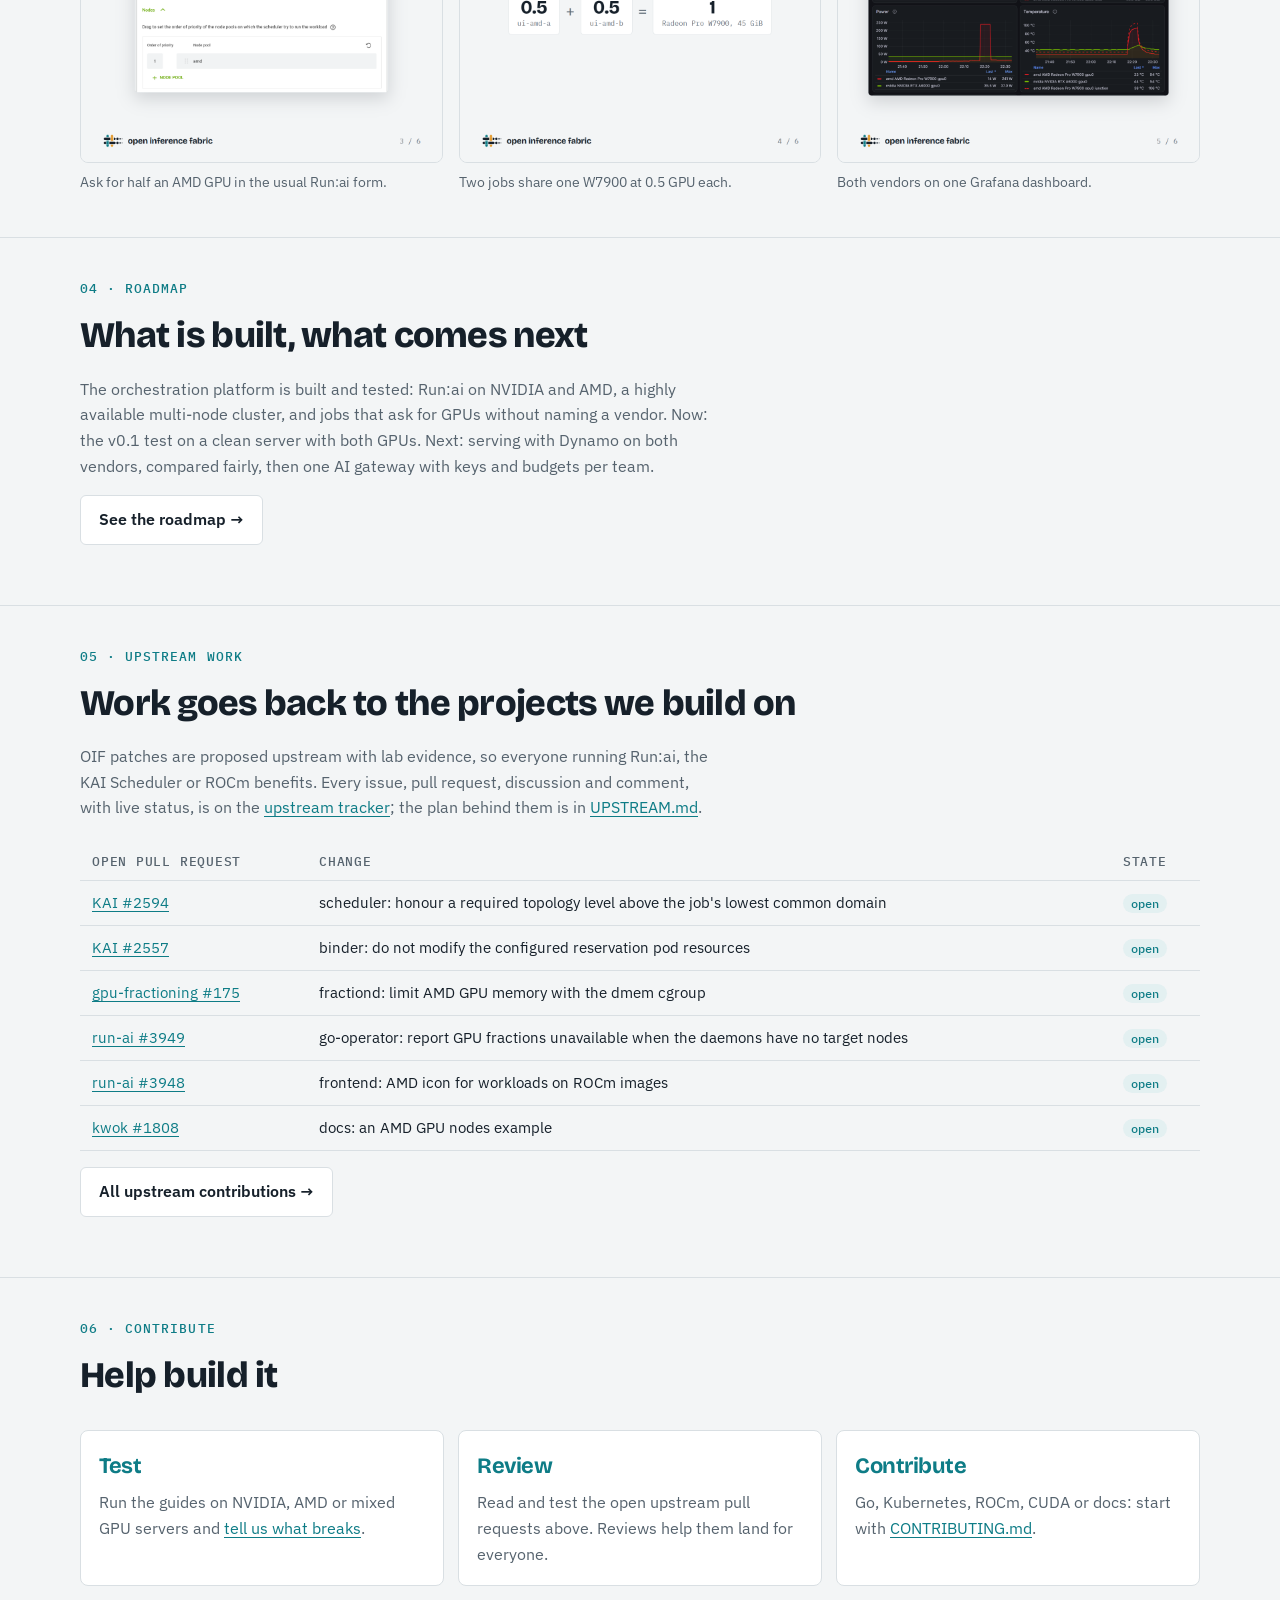
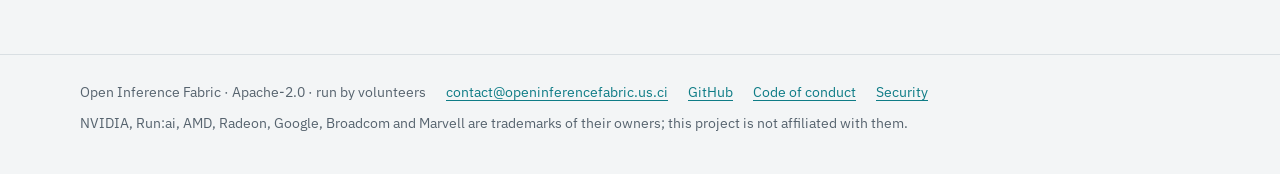
==== commit 10027842: "Animated OIF mark in the header of every page and in the home hero The header mark plays once; the h" ====
--- a/index.html
+++ b/index.html
@@ -20,7 +20,6 @@
 :root {
   --bg: #F3F5F6; --surface: #FFFFFF; --fg: #16202A; --muted: #56636E; --line: #D9DFE3;
   --teal: #0E7C86; --saffron: #E39A2D; --ink: #16202A; --tint: #E3F0F1;
-  --g: var(--bg); --i: var(--ink); --t: var(--teal); --s: var(--saffron);
   --display: "Bricolage Grotesque", "Segoe UI", system-ui, sans-serif;
   --body: "IBM Plex Sans", "Segoe UI", system-ui, sans-serif;
   --mono: "IBM Plex Mono", ui-monospace, Consolas, monospace;
@@ -102,22 +101,10 @@
 </style>
 </head>
 <body>
-<svg width="0" height="0" style="position:absolute" aria-hidden="true"><defs>
-  <symbol id="weave" viewBox="0 0 132 100">
-    <rect x="26" y="12" width="15" height="76" rx="7.5" style="fill:var(--t)"/>
-    <rect x="54" y="12" width="15" height="76" rx="7.5" style="fill:var(--s)"/>
-    <rect x="8" y="27" width="76" height="21" style="fill:var(--g)"/><rect x="8" y="30" width="76" height="15" rx="7.5" style="fill:var(--i)"/>
-    <rect x="8" y="53" width="76" height="21" style="fill:var(--g)"/><rect x="8" y="56" width="76" height="15" rx="7.5" style="fill:var(--i)"/>
-    <rect x="51" y="29" width="21" height="17" style="fill:var(--g)"/><rect x="54" y="28" width="15" height="19" style="fill:var(--s)"/>
-    <rect x="23" y="55" width="21" height="17" style="fill:var(--g)"/><rect x="26" y="54" width="15" height="19" style="fill:var(--t)"/>
-    <circle cx="96" cy="37.5" r="7.5" style="fill:var(--i)"/><circle cx="113" cy="37.5" r="5" style="fill:var(--i)"/><circle cx="125" cy="37.5" r="3" style="fill:var(--i)"/>
-    <circle cx="96" cy="63.5" r="7.5" style="fill:var(--i)"/><circle cx="113" cy="63.5" r="5" style="fill:var(--i)"/><circle cx="125" cy="63.5" r="3" style="fill:var(--i)"/>
-  </symbol>
-</defs></svg>
 
 <!-- site-head -->
 <header class="site-head"><div class="site-in">
-    <a class="site-brand" href="./" aria-label="Open Inference Fabric home"><svg viewBox="0 0 132 100" aria-hidden="true"><rect x="26" y="12" width="15" height="76" rx="7.5" style="fill:var(--teal)"/><rect x="54" y="12" width="15" height="76" rx="7.5" style="fill:var(--saffron)"/><rect x="8" y="27" width="76" height="21" style="fill:var(--bg)"/><rect x="8" y="30" width="76" height="15" rx="7.5" style="fill:var(--ink)"/><rect x="8" y="53" width="76" height="21" style="fill:var(--bg)"/><rect x="8" y="56" width="76" height="15" rx="7.5" style="fill:var(--ink)"/><rect x="51" y="29" width="21" height="17" style="fill:var(--bg)"/><rect x="54" y="28" width="15" height="19" style="fill:var(--saffron)"/><rect x="23" y="55" width="21" height="17" style="fill:var(--bg)"/><rect x="26" y="54" width="15" height="19" style="fill:var(--teal)"/><circle cx="96" cy="37.5" r="7.5" style="fill:var(--ink)"/><circle cx="113" cy="37.5" r="5" style="fill:var(--ink)"/><circle cx="125" cy="37.5" r="3" style="fill:var(--ink)"/><circle cx="96" cy="63.5" r="7.5" style="fill:var(--ink)"/><circle cx="113" cy="63.5" r="5" style="fill:var(--ink)"/><circle cx="125" cy="63.5" r="3" style="fill:var(--ink)"/></svg><b>open inference <span>fabric</span></b></a>
+    <a class="site-brand" href="./" aria-label="Open Inference Fabric home"><svg class="wv" viewBox="0 0 132 100" aria-hidden="true"><rect class="wv-x wv-warp" x="26" y="12" width="15" height="76" rx="7.5" style="fill:var(--teal)"/><rect class="wv-x wv-warp s" x="54" y="12" width="15" height="76" rx="7.5" style="fill:var(--saffron)"/><g class="wv-x wv-weft"><rect x="8" y="27" width="76" height="21" style="fill:var(--bg)"/><rect x="8" y="30" width="76" height="15" rx="7.5" style="fill:var(--ink)"/></g><g class="wv-x wv-weft b"><rect x="8" y="53" width="76" height="21" style="fill:var(--bg)"/><rect x="8" y="56" width="76" height="15" rx="7.5" style="fill:var(--ink)"/></g><g class="wv-x wv-cross"><rect x="51" y="29" width="21" height="17" style="fill:var(--bg)"/><rect x="54" y="28" width="15" height="19" style="fill:var(--saffron)"/></g><g class="wv-x wv-cross b"><rect x="23" y="55" width="21" height="17" style="fill:var(--bg)"/><rect x="26" y="54" width="15" height="19" style="fill:var(--teal)"/></g><circle class="wv-x wv-tok r1 t1" cx="96" cy="37.5" r="7.5" style="fill:var(--ink)"/><circle class="wv-x wv-tok r1 t2" cx="113" cy="37.5" r="5" style="fill:var(--ink)"/><circle class="wv-x wv-tok r1 t3" cx="125" cy="37.5" r="3" style="fill:var(--ink)"/><circle class="wv-x wv-tok r2 t1" cx="96" cy="63.5" r="7.5" style="fill:var(--ink)"/><circle class="wv-x wv-tok r2 t2" cx="113" cy="63.5" r="5" style="fill:var(--ink)"/><circle class="wv-x wv-tok r2 t3" cx="125" cy="63.5" r="3" style="fill:var(--ink)"/></svg><b>open inference <span>fabric</span></b></a>
     <nav class="site-nav" aria-label="Main">
       <a href="#stack">The stack</a>
       <a href="#architecture">How it works</a>
@@ -142,7 +129,11 @@
         <a class="btn" href="https://github.com/openinferencefabric/oif/blob/main/docs/PROJECT-BRIEF.md">Project brief</a>
       </div>
     </div>
-    <div class="mark" aria-hidden="true"><svg><use href="#weave"/></svg></div>
+    <div class="mark">
+<!-- hero-mark -->
+<svg class="wv wv-loop" viewBox="0 0 132 100" role="img" aria-label="Open Inference Fabric logo"><rect class="wv-x wv-warp" x="26" y="12" width="15" height="76" rx="7.5" style="fill:var(--teal)"/><rect class="wv-x wv-warp s" x="54" y="12" width="15" height="76" rx="7.5" style="fill:var(--saffron)"/><g class="wv-x wv-weft"><rect x="8" y="27" width="76" height="21" style="fill:var(--bg)"/><rect x="8" y="30" width="76" height="15" rx="7.5" style="fill:var(--ink)"/></g><g class="wv-x wv-weft b"><rect x="8" y="53" width="76" height="21" style="fill:var(--bg)"/><rect x="8" y="56" width="76" height="15" rx="7.5" style="fill:var(--ink)"/></g><g class="wv-x wv-cross"><rect x="51" y="29" width="21" height="17" style="fill:var(--bg)"/><rect x="54" y="28" width="15" height="19" style="fill:var(--saffron)"/></g><g class="wv-x wv-cross b"><rect x="23" y="55" width="21" height="17" style="fill:var(--bg)"/><rect x="26" y="54" width="15" height="19" style="fill:var(--teal)"/></g><circle class="wv-x wv-tok r1 t1" cx="96" cy="37.5" r="7.5" style="fill:var(--ink)"/><circle class="wv-x wv-tok r1 t2" cx="113" cy="37.5" r="5" style="fill:var(--ink)"/><circle class="wv-x wv-tok r1 t3" cx="125" cy="37.5" r="3" style="fill:var(--ink)"/><circle class="wv-x wv-tok r2 t1" cx="96" cy="63.5" r="7.5" style="fill:var(--ink)"/><circle class="wv-x wv-tok r2 t2" cx="113" cy="63.5" r="5" style="fill:var(--ink)"/><circle class="wv-x wv-tok r2 t3" cx="125" cy="63.5" r="3" style="fill:var(--ink)"/></svg>
+<!-- /hero-mark -->
+</div>
   </div>
 </div>
 
--- a/site.css
+++ b/site.css
@@ -34,3 +34,24 @@
   .site-nav::-webkit-scrollbar { display: none; }
 }
 .page-eyebrow { font: 500 13px/1 var(--mono); letter-spacing: 0.08em; text-transform: uppercase; color: var(--teal); margin: 0 0 12px; }
+/* The animated mark (brand/make_animated_mark.py in the oif repo): threads drop in, the ink weaves them, the crossings
+   lock, tokens leave the cloth; .wv-loop keeps the tokens flowing. Still with prefers-reduced-motion. */
+.wv .wv-x { transform-box: fill-box; }
+.wv .wv-warp { transform-origin: 50% 0; animation: wv-drop .55s cubic-bezier(.2,.8,.2,1) both; }
+.wv .wv-warp.s { transform-origin: 50% 100%; animation-delay: .12s; }
+.wv .wv-weft { transform-origin: 0 50%; animation: wv-weave .6s cubic-bezier(.3,.7,.2,1) .5s both; }
+.wv .wv-weft.b { animation-delay: .68s; }
+.wv .wv-cross { transform-origin: 50% 50%; animation: wv-lock .3s cubic-bezier(.2,1.6,.4,1) 1.15s both; }
+.wv .wv-cross.b { animation-delay: 1.27s; }
+.wv .wv-tok { transform-origin: 50% 50%; animation: wv-out .45s cubic-bezier(.2,.8,.2,1) both; }
+.wv .t1 { animation-delay: 1.45s; } .wv .t2 { animation-delay: 1.58s; } .wv .t3 { animation-delay: 1.71s; }
+.wv .r2.t1 { animation-delay: 1.52s; } .wv .r2.t2 { animation-delay: 1.65s; } .wv .r2.t3 { animation-delay: 1.78s; }
+.wv.wv-loop .wv-tok { animation-name: wv-out, wv-flow; animation-duration: .45s, 2.4s; animation-iteration-count: 1, infinite; animation-timing-function: cubic-bezier(.2,.8,.2,1), ease-in-out; animation-fill-mode: both, none; }
+.wv.wv-loop .t1 { animation-delay: 1.45s, 2.6s; } .wv.wv-loop .t2 { animation-delay: 1.58s, 2.8s; } .wv.wv-loop .t3 { animation-delay: 1.71s, 3s; }
+.wv.wv-loop .r2.t1 { animation-delay: 1.52s, 2.7s; } .wv.wv-loop .r2.t2 { animation-delay: 1.65s, 2.9s; } .wv.wv-loop .r2.t3 { animation-delay: 1.78s, 3.1s; }
+@keyframes wv-drop { from { transform: scaleY(0); } to { transform: none; } }
+@keyframes wv-weave { from { transform: scaleX(0); } to { transform: none; } }
+@keyframes wv-lock { from { transform: scale(.4); opacity: 0; } to { transform: none; opacity: 1; } }
+@keyframes wv-out { from { transform: translateX(-14px) scale(.3); opacity: 0; } to { transform: none; opacity: 1; } }
+@keyframes wv-flow { 0%, 55%, 100% { transform: none; } 25% { transform: translateX(2px) scale(1.14); } }
+@media (prefers-reduced-motion: reduce) { .wv .wv-x { animation: none !important; } }
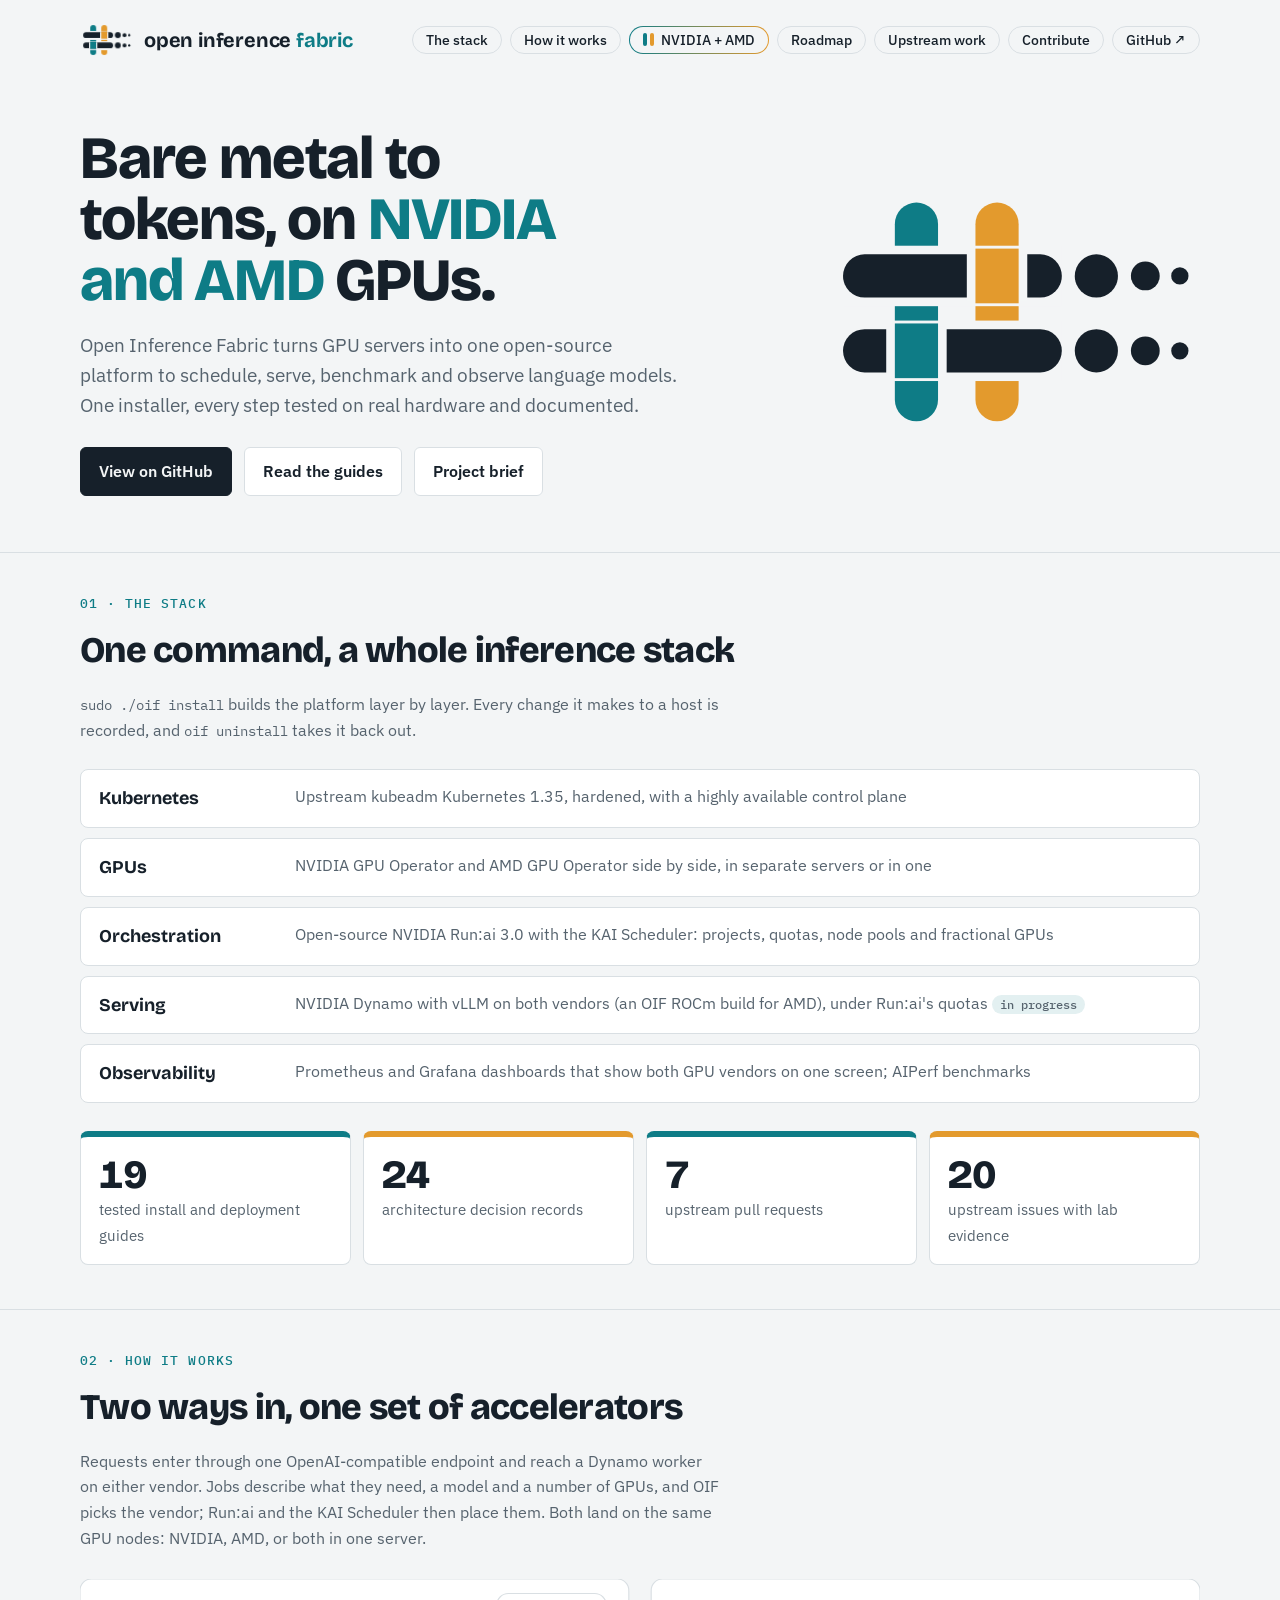
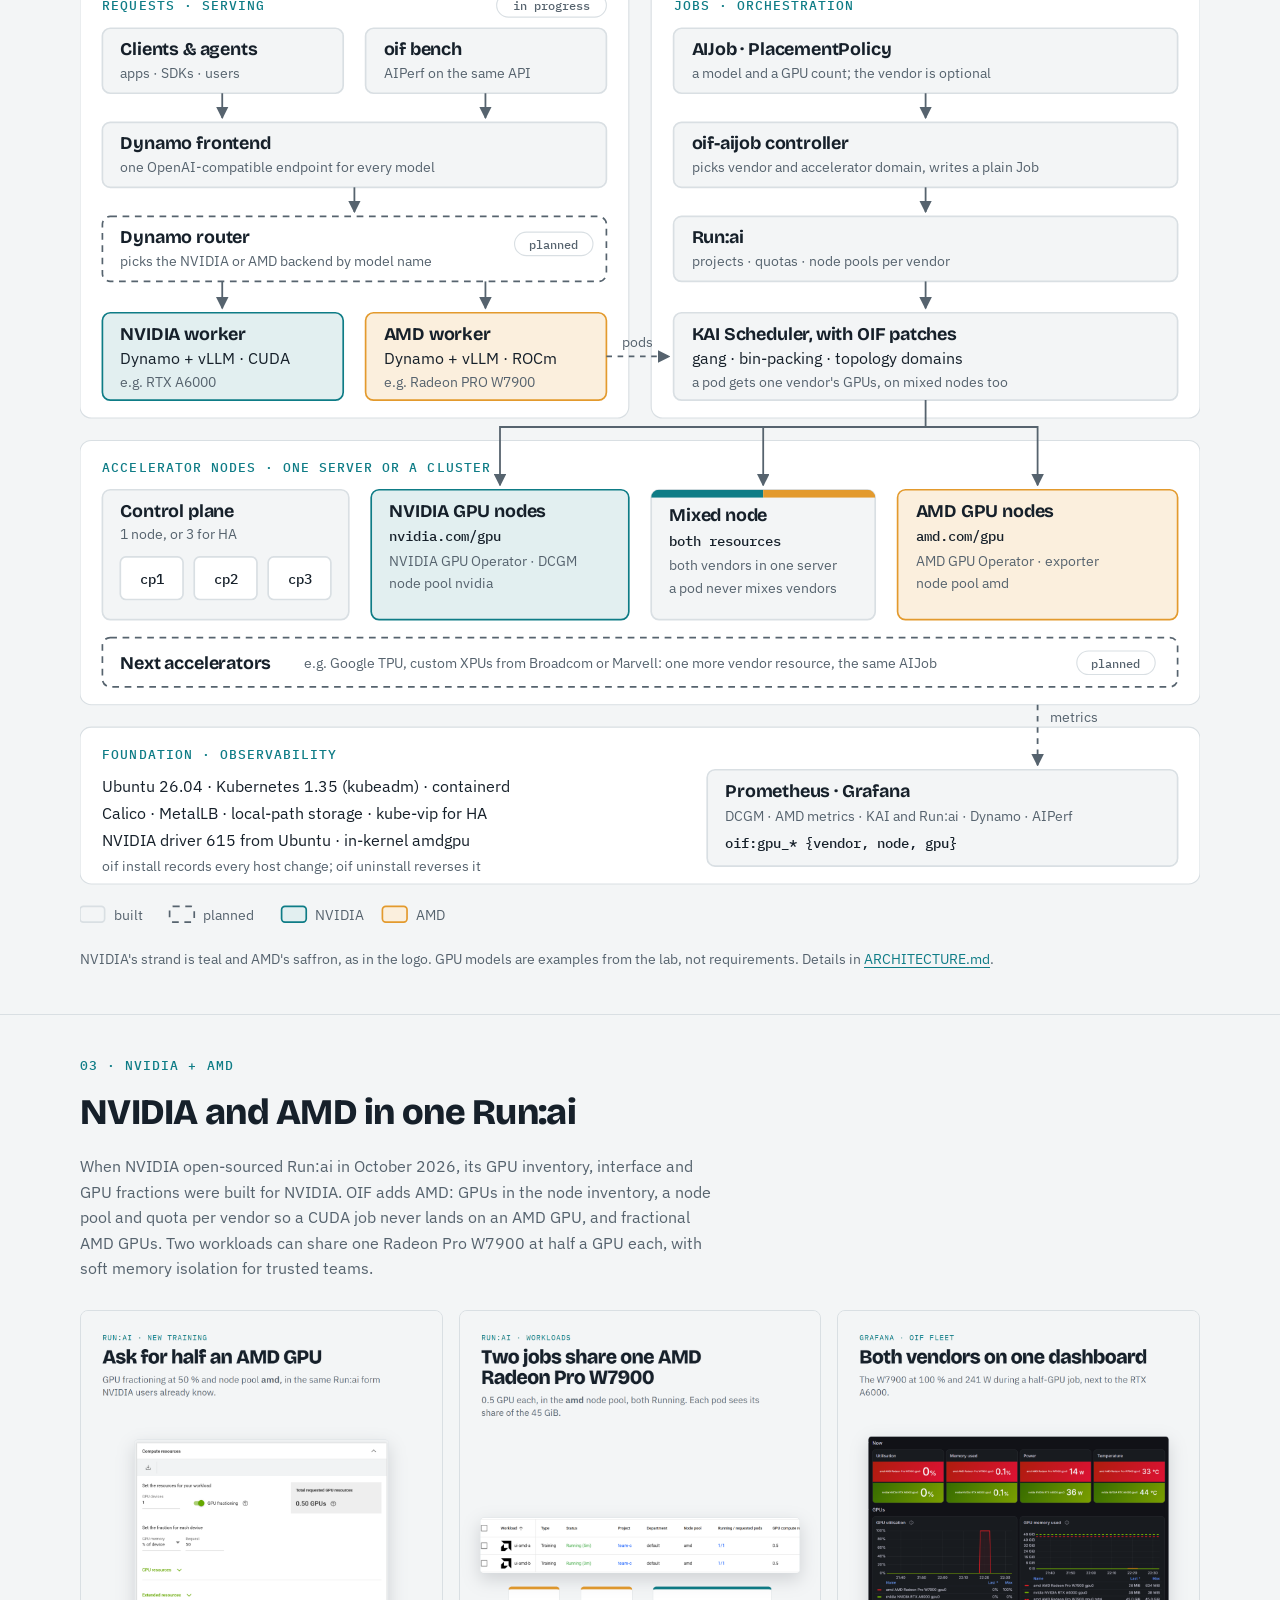
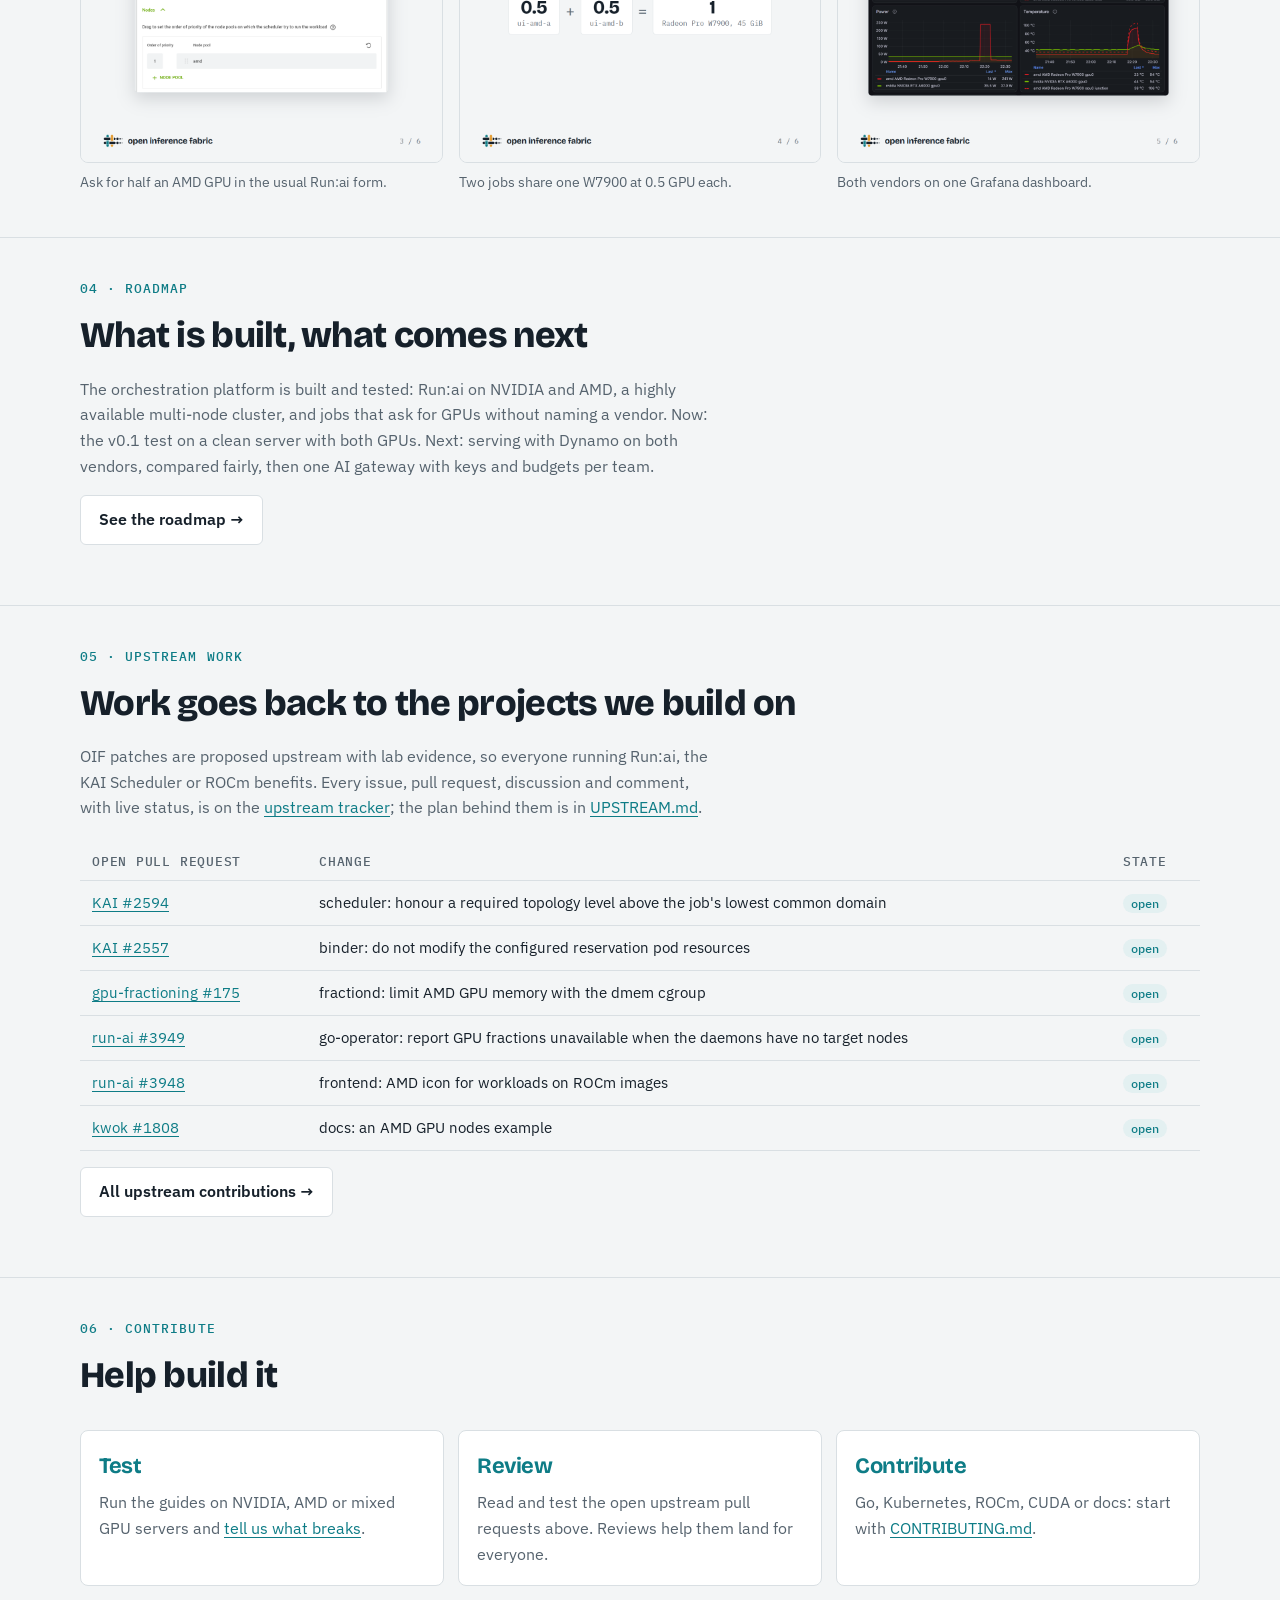
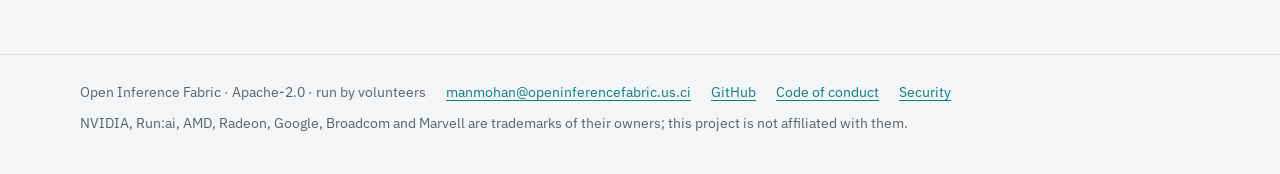
==== commit 1b0d9947: "Footer contact: manmohan@openinferencefabric.us.ci" ====
--- a/index.html
+++ b/index.html
@@ -300,7 +300,7 @@
 <!-- site-foot -->
 <footer class="site-foot"><div class="site-in">
     <span>Open Inference Fabric · Apache-2.0 · run by volunteers</span>
-    <a href="mailto:contact@openinferencefabric.us.ci">contact@openinferencefabric.us.ci</a>
+    <a href="mailto:manmohan@openinferencefabric.us.ci">manmohan@openinferencefabric.us.ci</a>
     <a href="https://github.com/openinferencefabric">GitHub</a>
     <a href="https://github.com/openinferencefabric/oif/blob/main/CODE_OF_CONDUCT.md">Code of conduct</a>
     <a href="https://github.com/openinferencefabric/oif/blob/main/docs/SECURITY.md">Security</a>
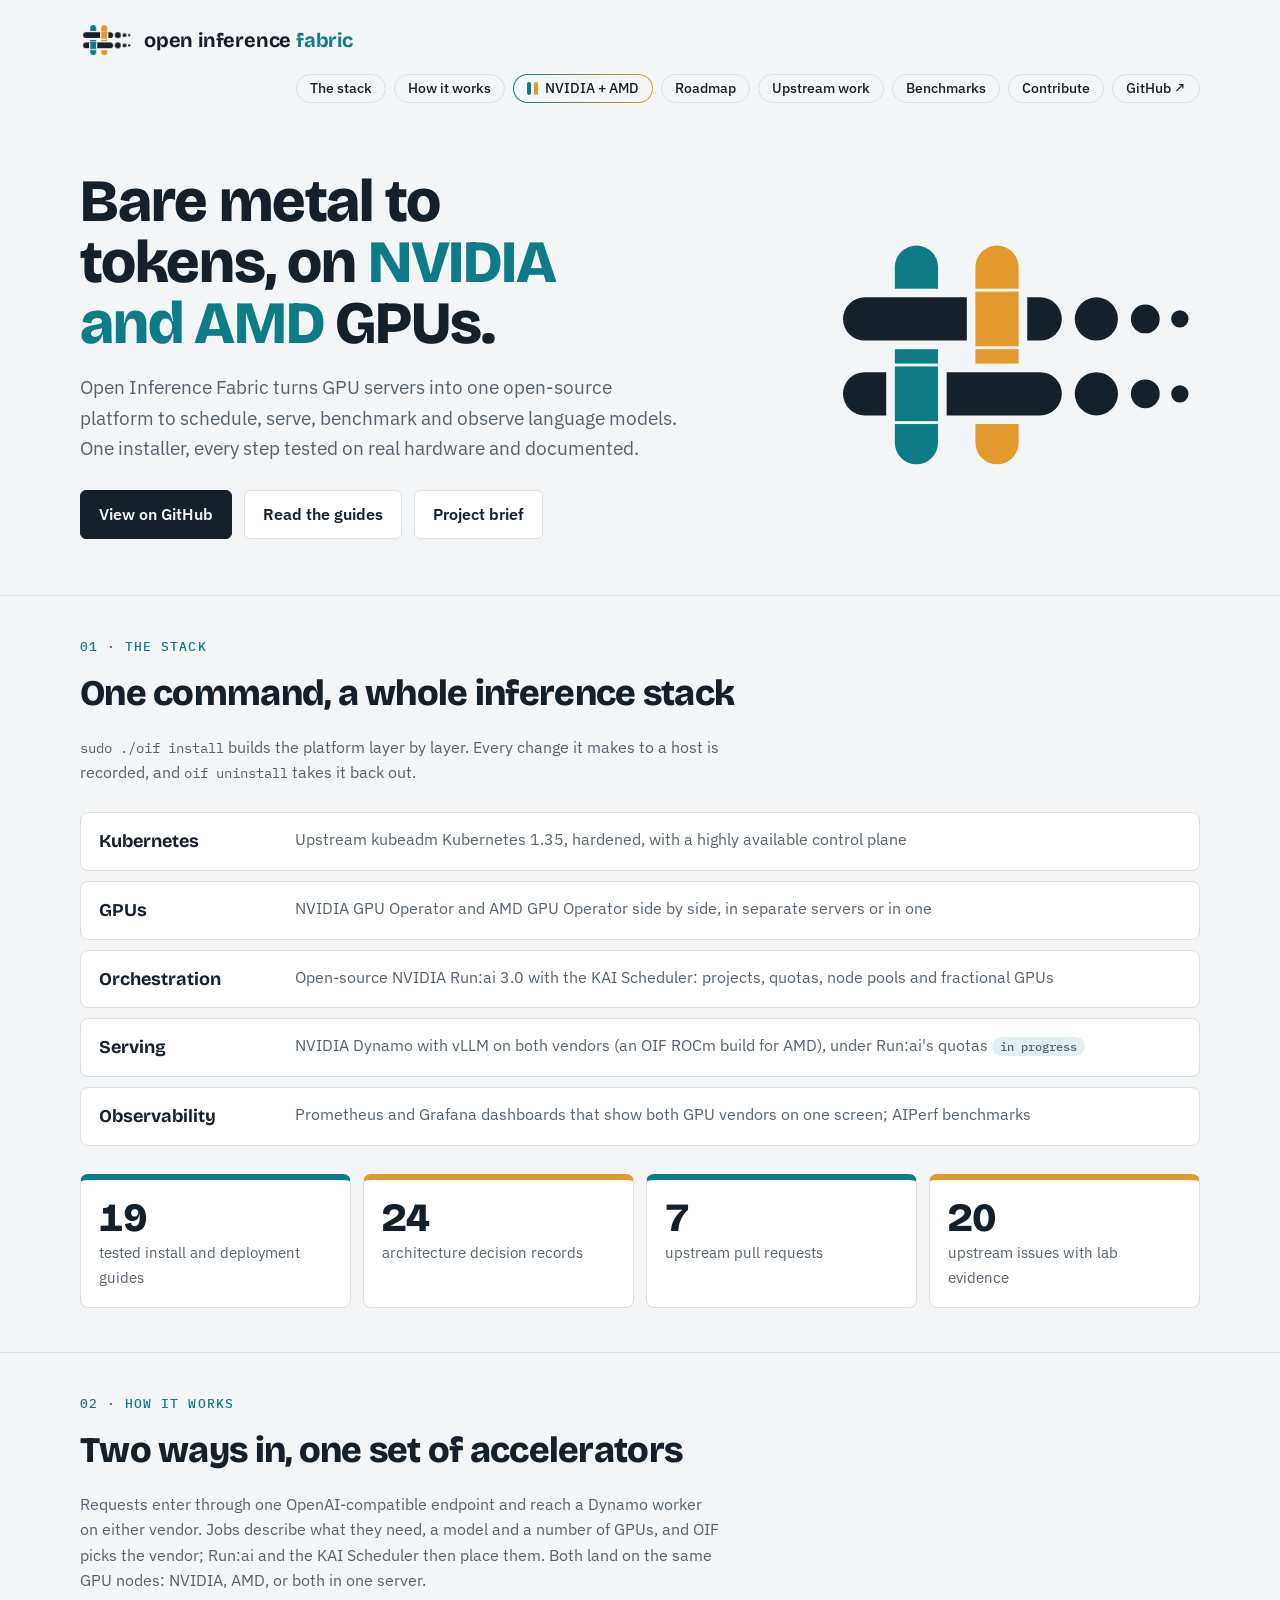
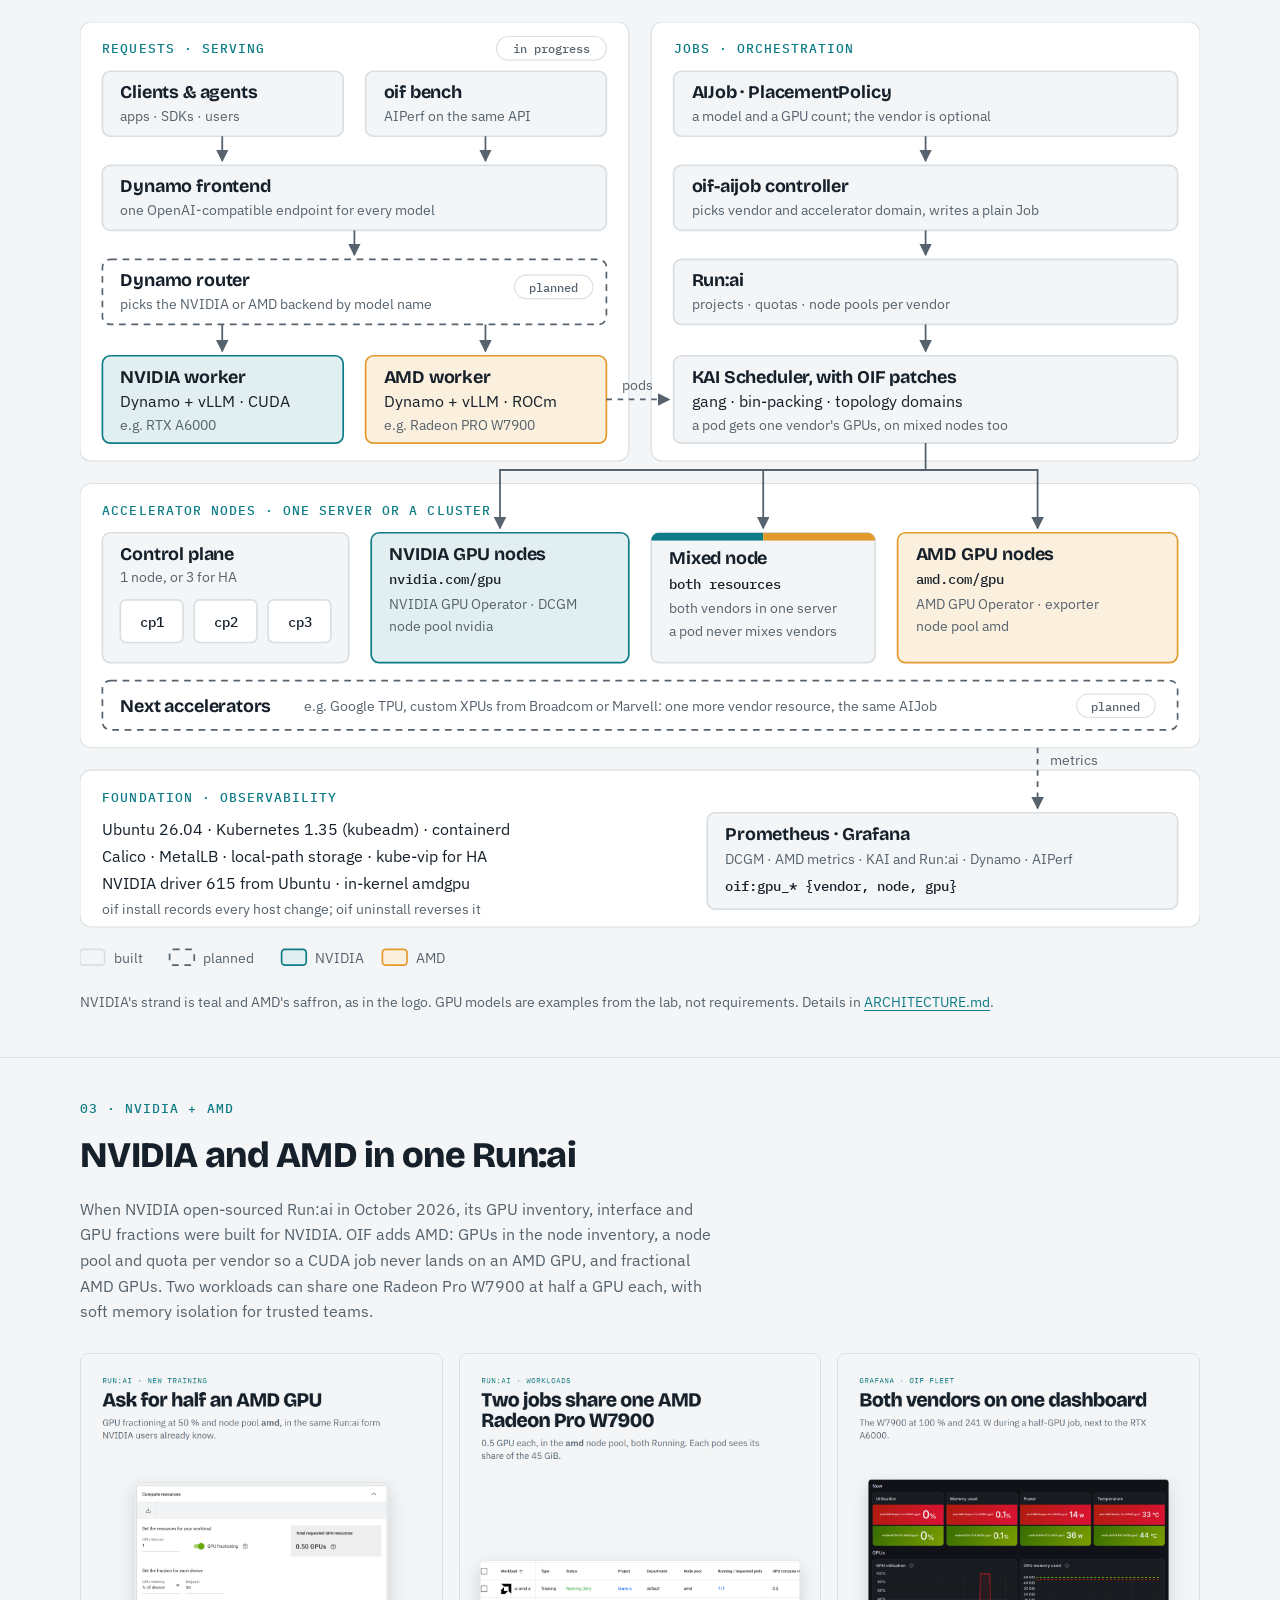
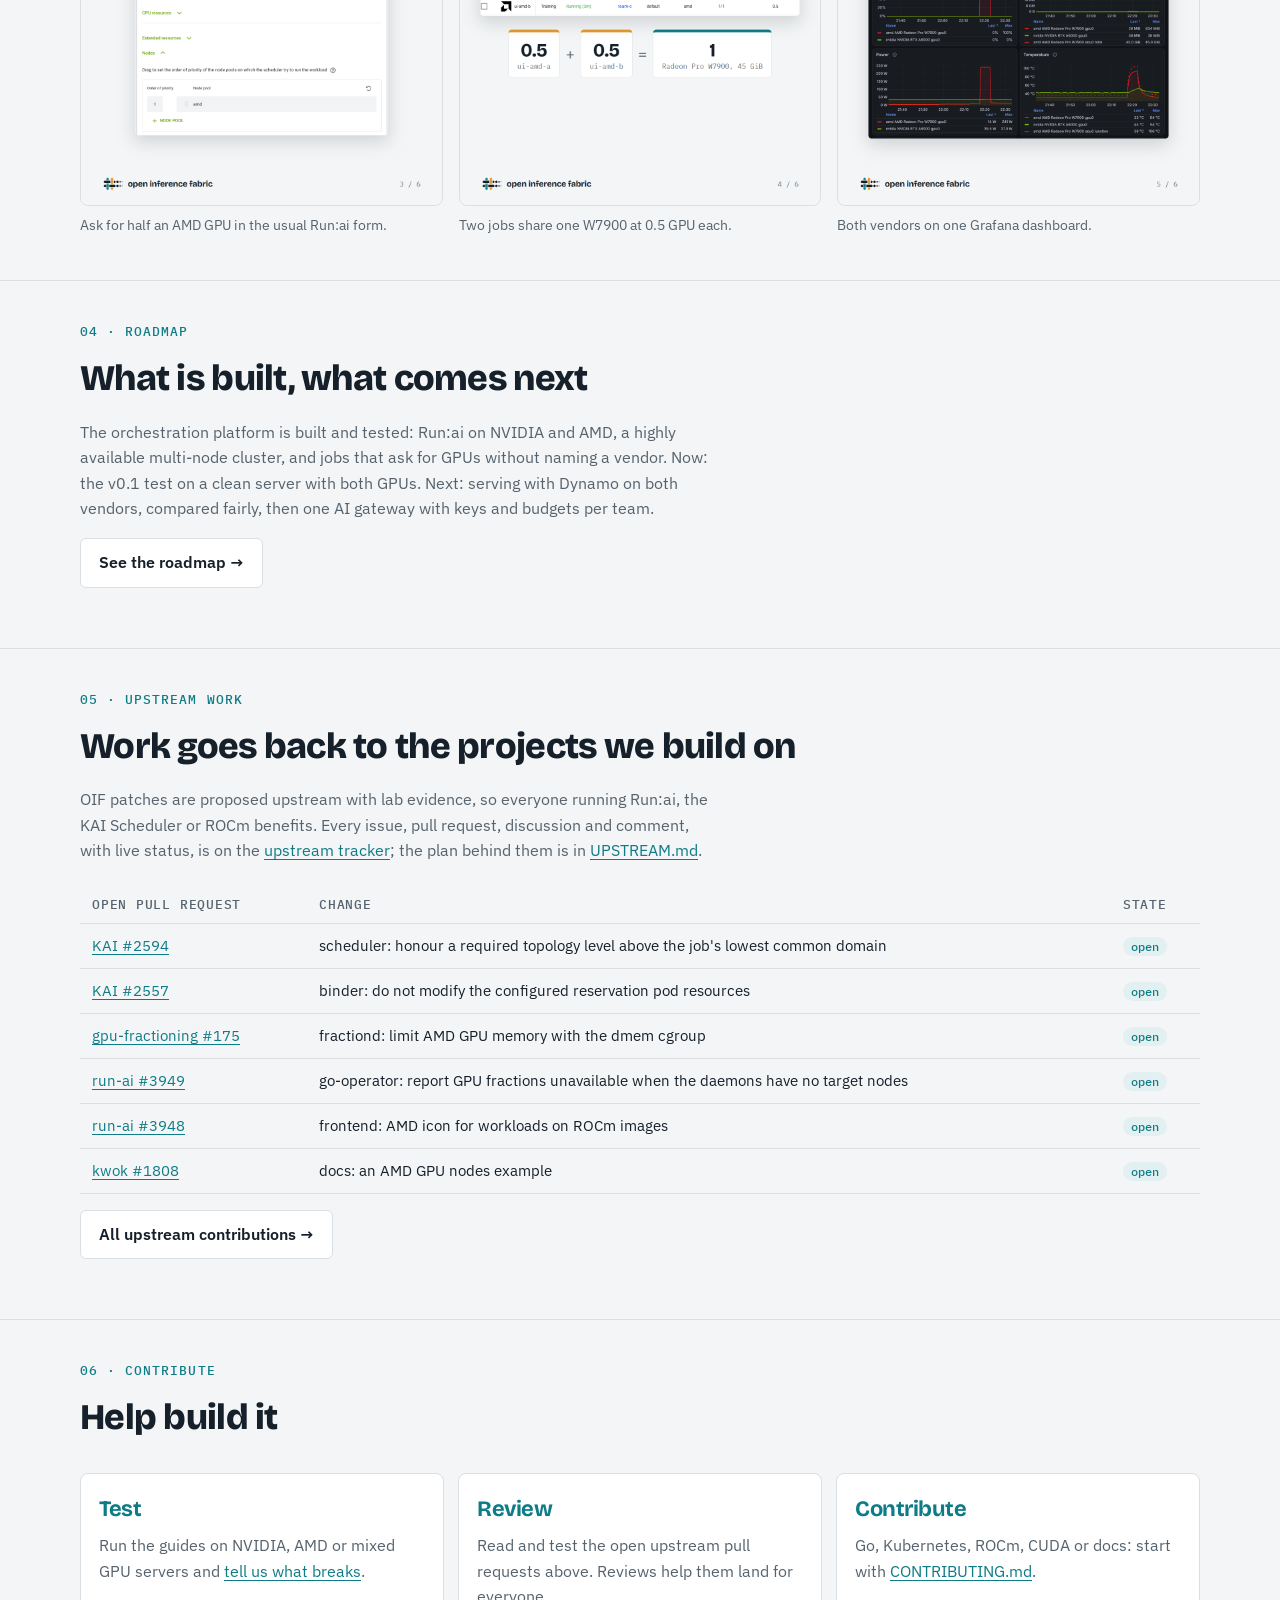
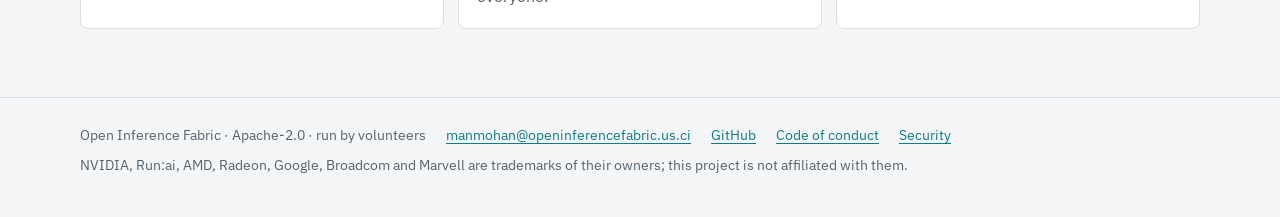
==== commit 51150683: "Benchmarks: hub page and the two OIF reports in the site template Moved from manmohanbrahma.github.i" ====
--- a/index.html
+++ b/index.html
@@ -111,6 +111,7 @@
       <a class="duo" href="#amd"><i></i>NVIDIA + AMD</a>
       <a href="roadmap/">Roadmap</a>
       <a href="upstream/">Upstream work</a>
+      <a href="benchmarks/">Benchmarks</a>
       <a href="#contribute">Contribute</a>
       <a href="https://github.com/openinferencefabric/oif">GitHub ↗</a>
     </nav>
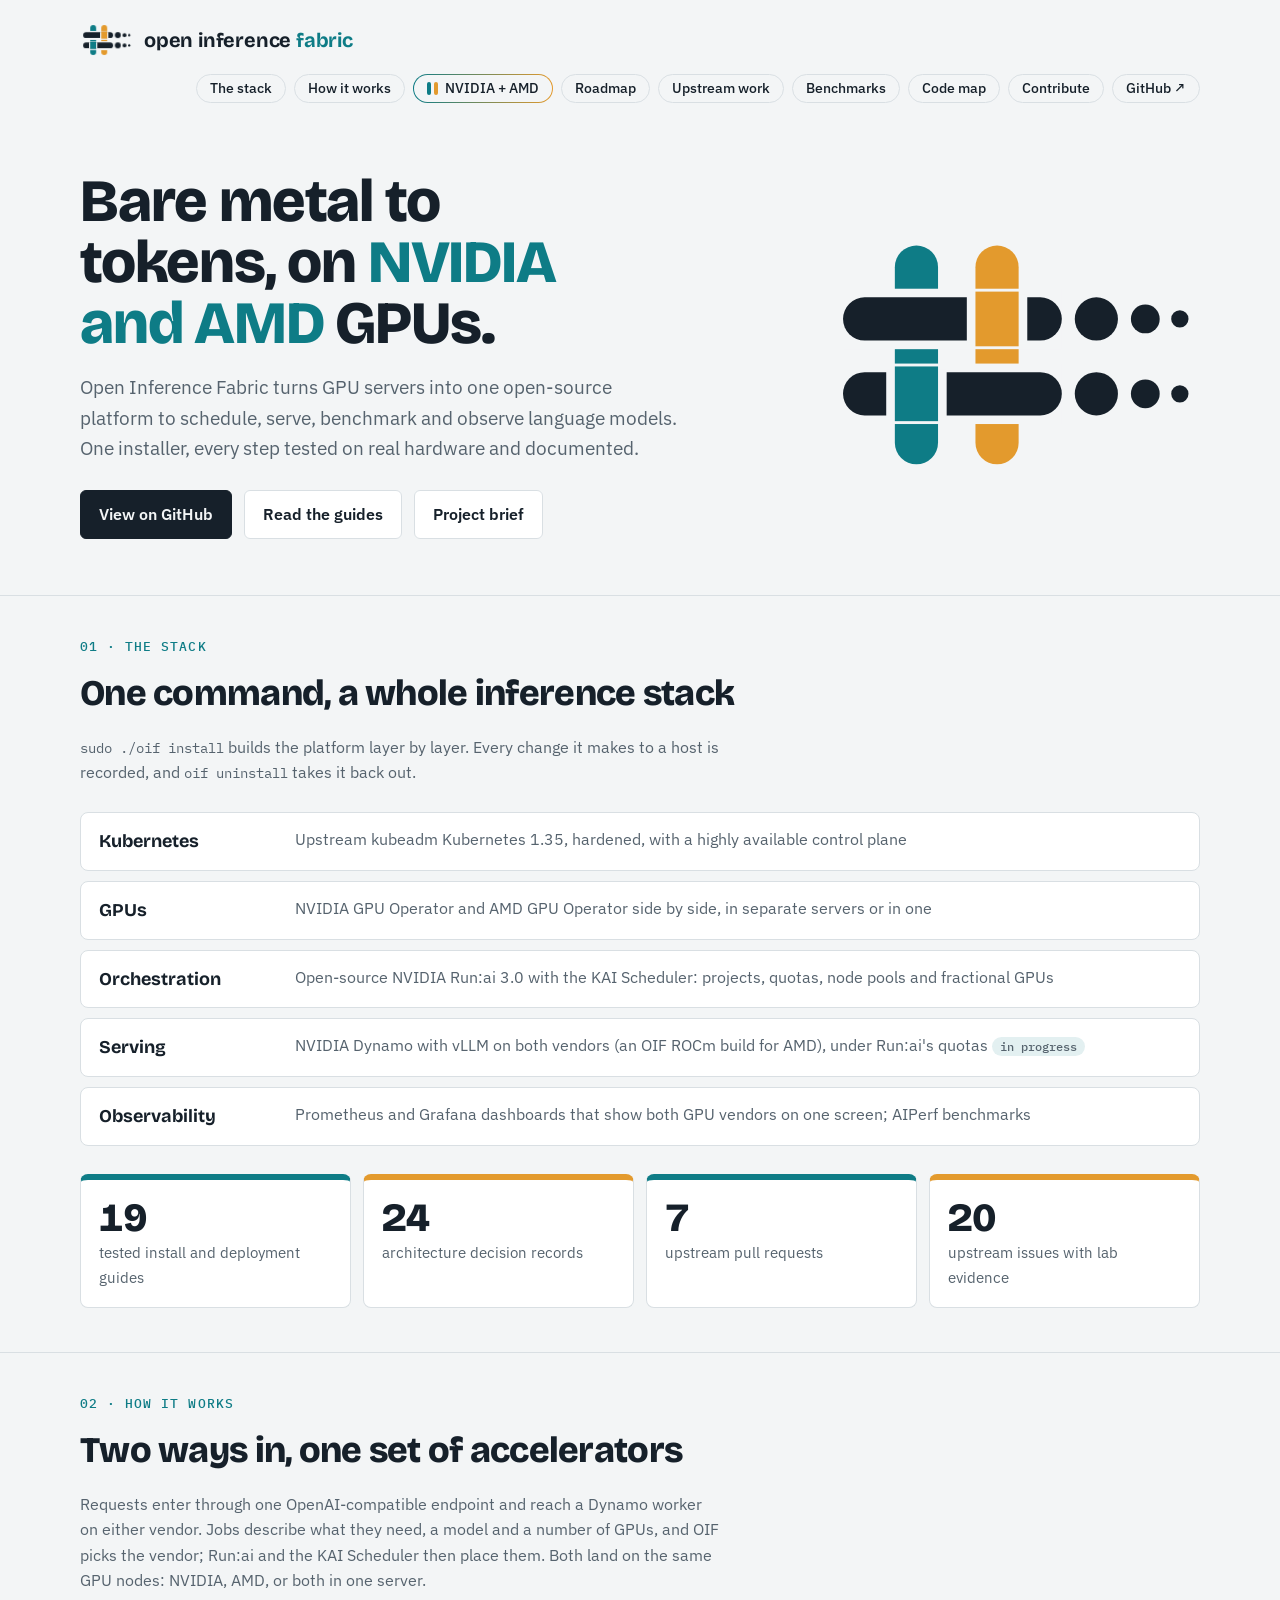
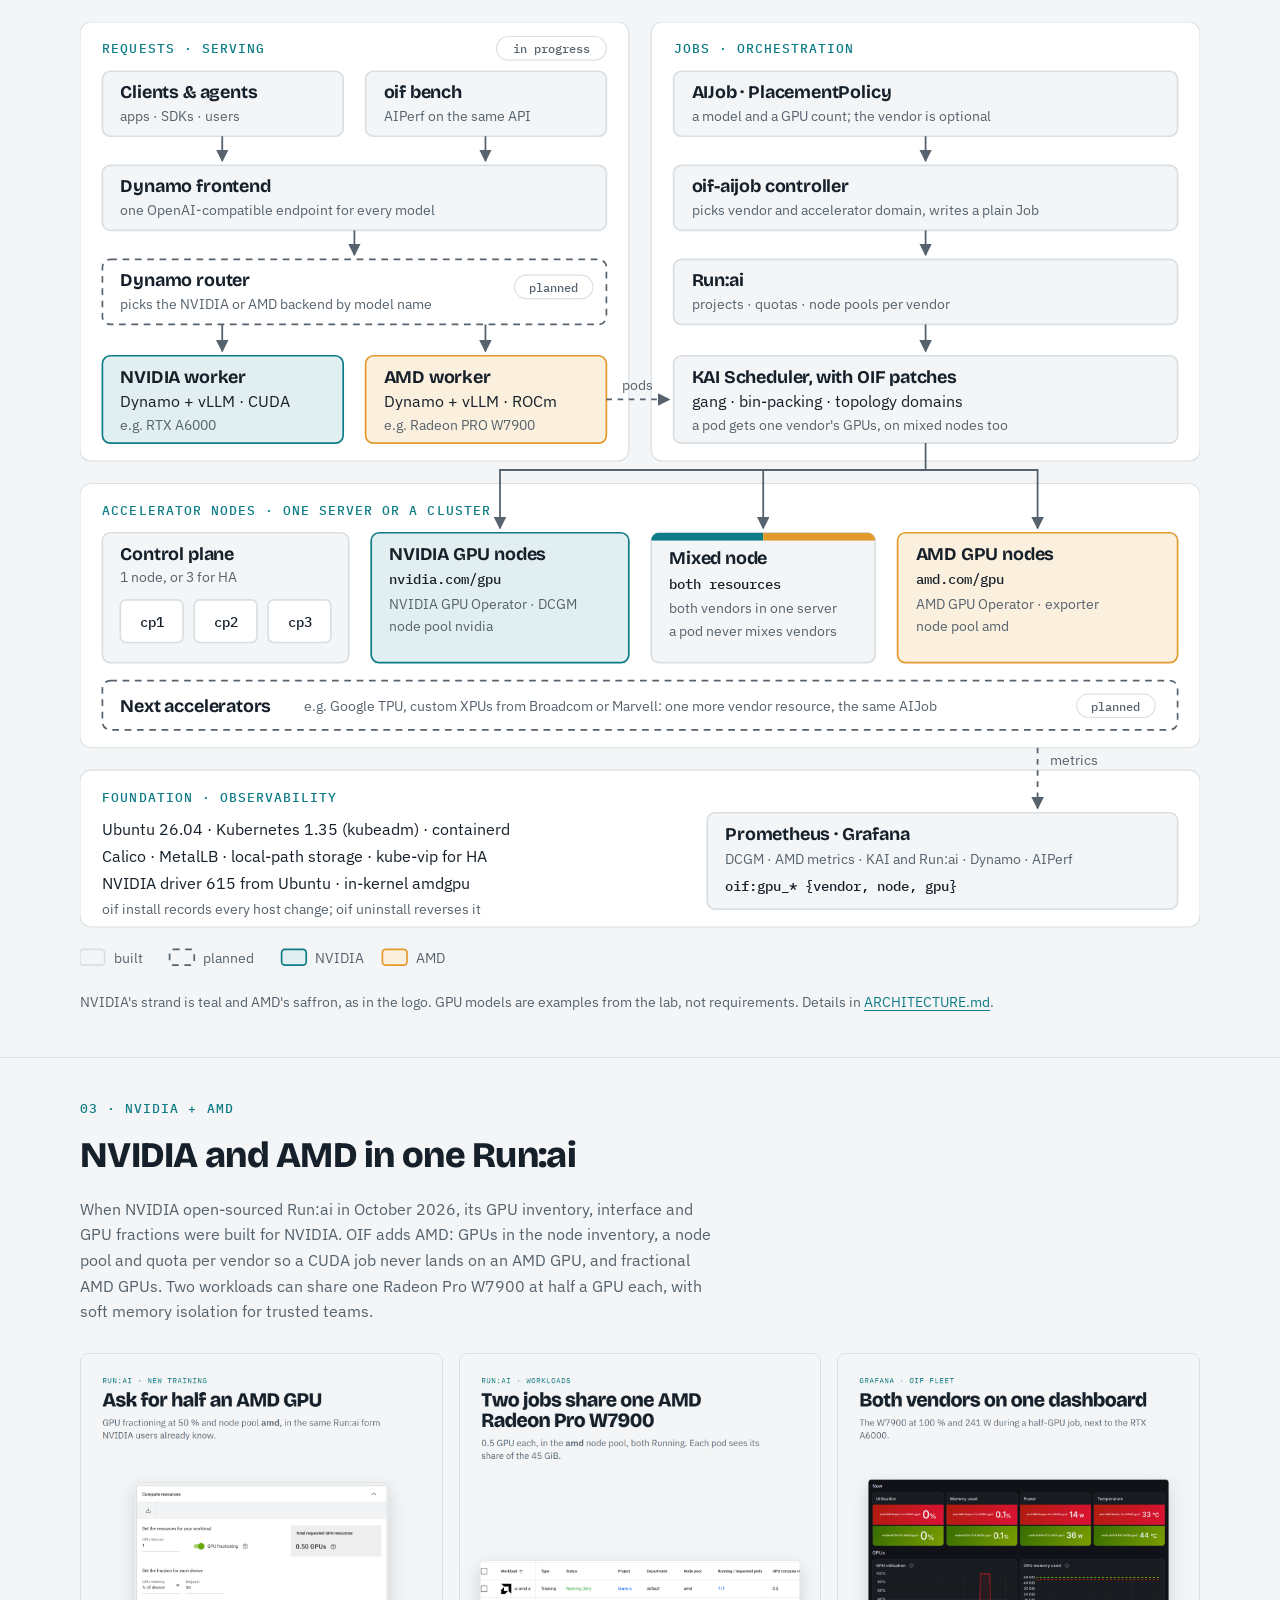
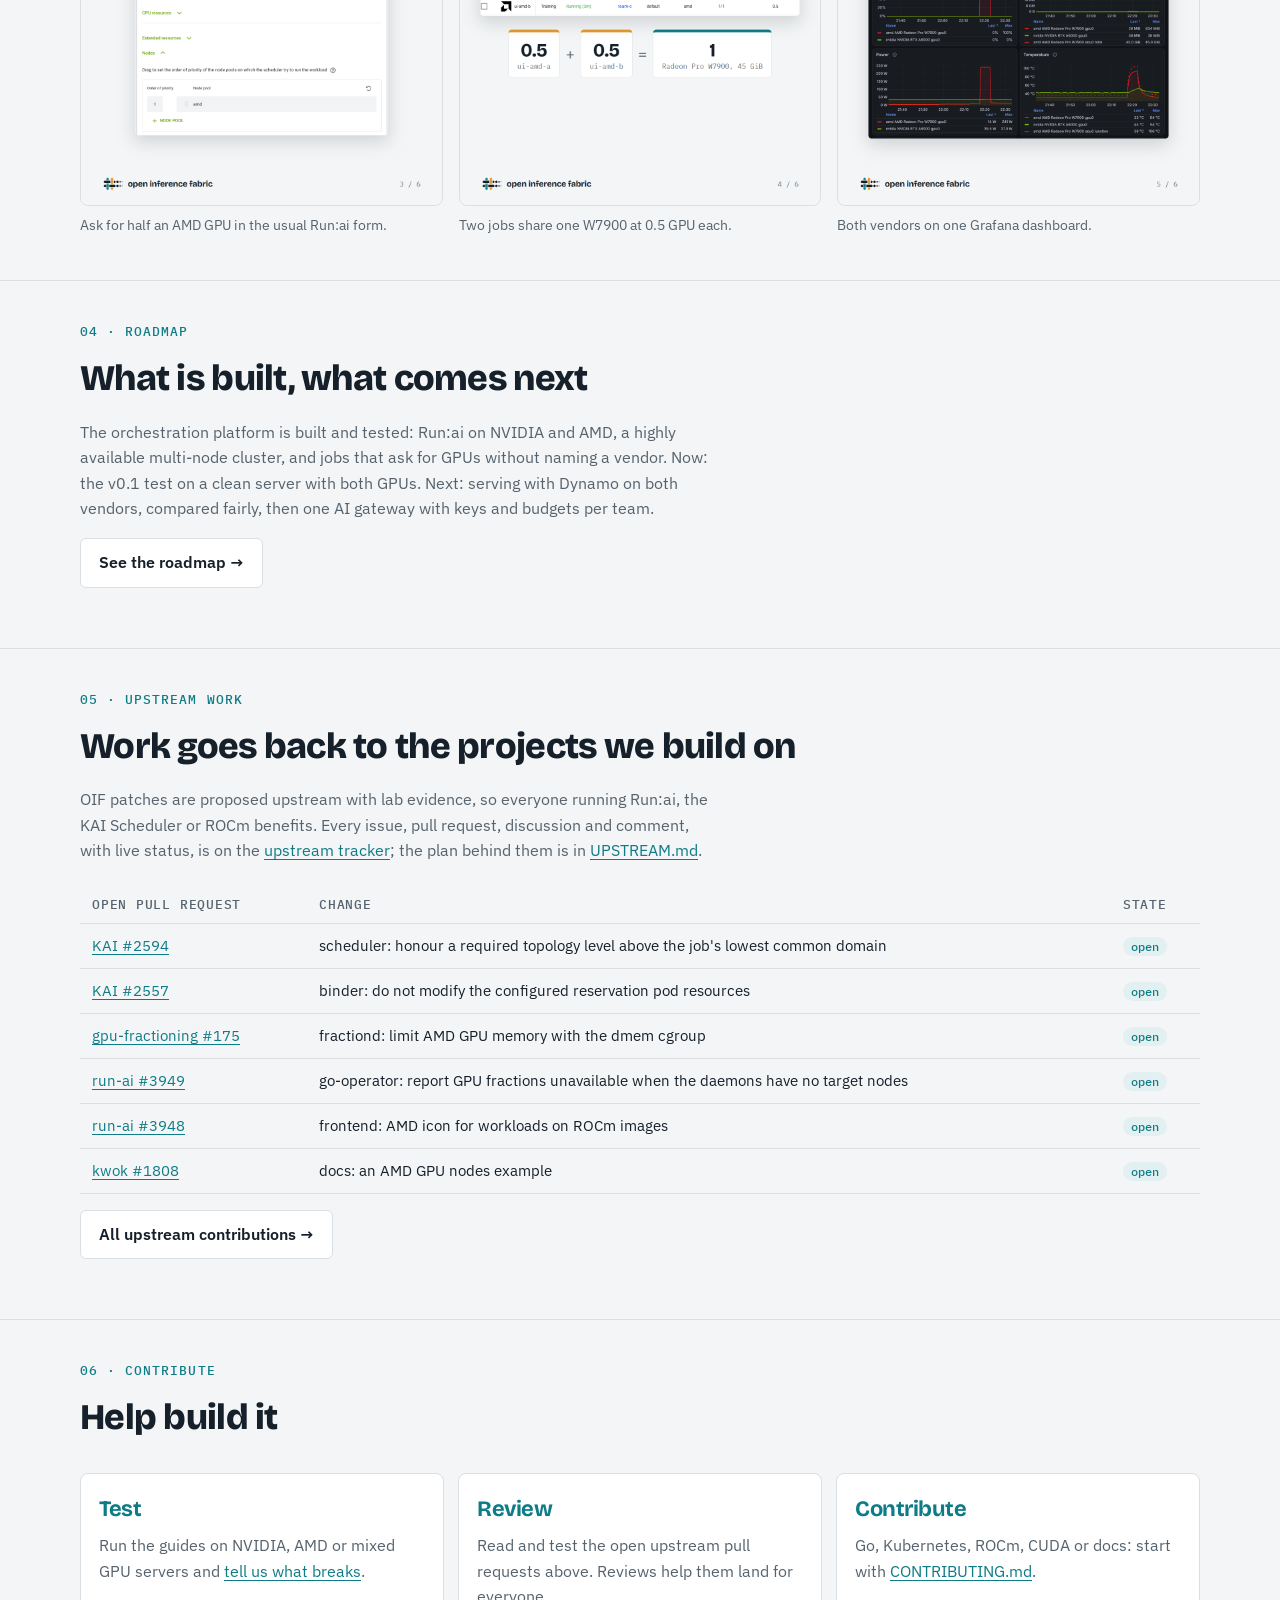
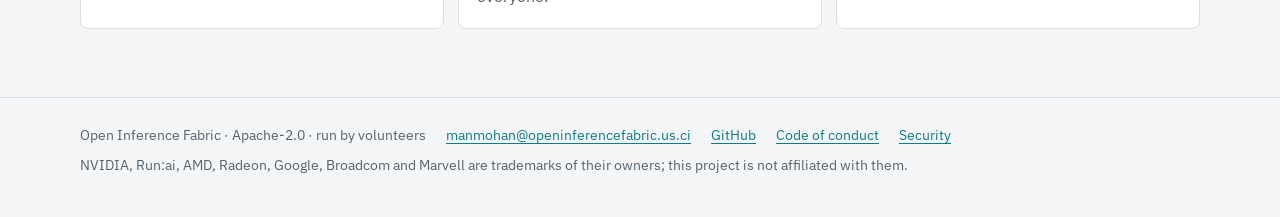
==== commit d3934c18: "Code map: the oif repository as a knowledge graph (graphify) New page /code-map/ in the site templat" ====
--- a/index.html
+++ b/index.html
@@ -112,6 +112,7 @@
       <a href="roadmap/">Roadmap</a>
       <a href="upstream/">Upstream work</a>
       <a href="benchmarks/">Benchmarks</a>
+      <a href="code-map/">Code map</a>
       <a href="#contribute">Contribute</a>
       <a href="https://github.com/openinferencefabric/oif">GitHub ↗</a>
     </nav>
